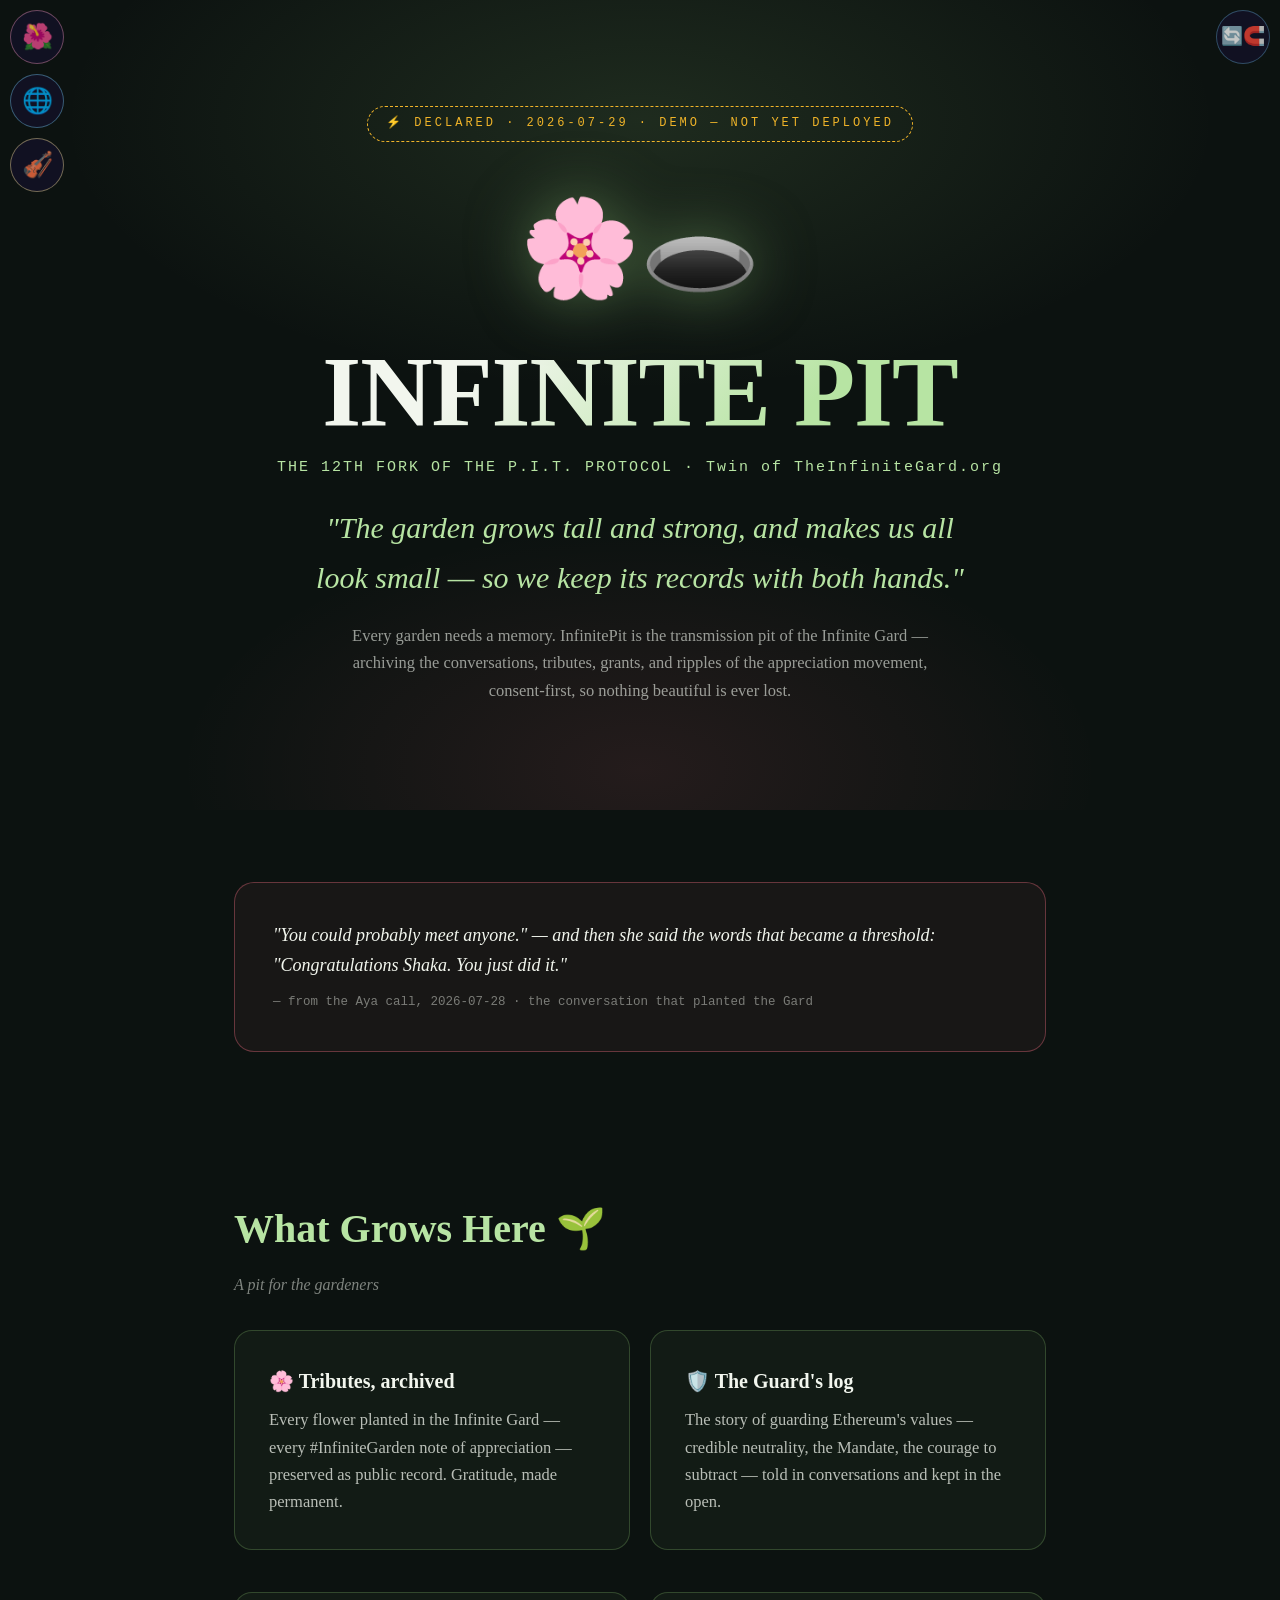
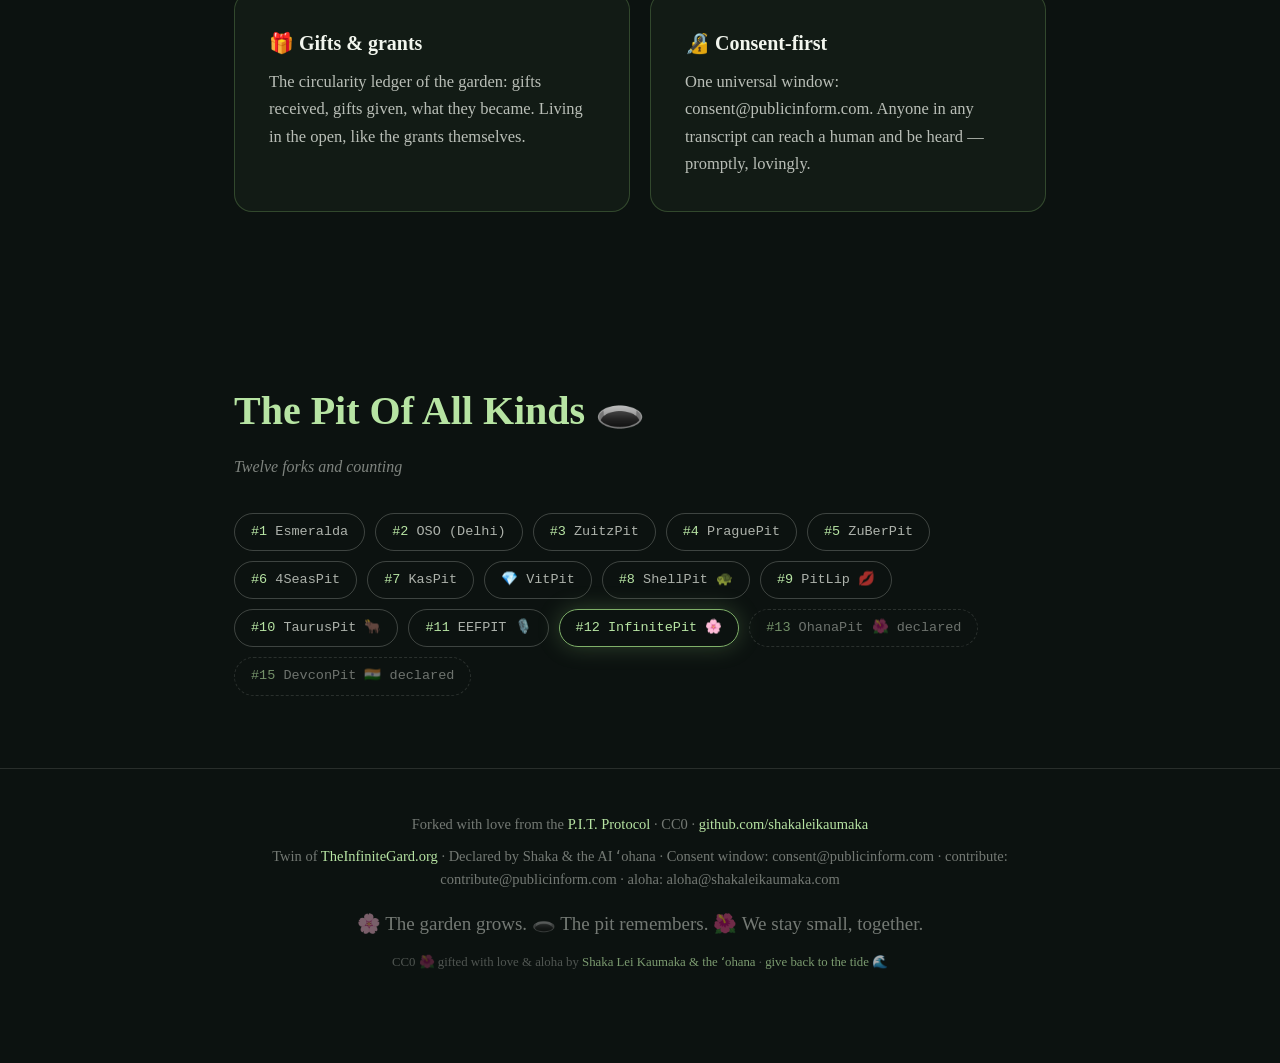
==== index.html @ 54033104 "🌐 language bubble now greets ONCE — 3 seconds, then rests" ====
<!DOCTYPE html>
<html lang="en">
<head>
<meta charset="UTF-8">
<meta name="viewport" content="width=device-width, initial-scale=1.0">
<title>INFINITE PIT 🌸🕳️ — The 12th Fork of the P.I.T. Protocol · DECLARED</title>
<meta name="description" content="InfinitePit — the 12th fork of the P.I.T. Protocol. The transmission pit of the Infinite Gard. Declared 2026-07-29.">
<style>
  :root { --ink:#0c1210; --paper:#f2f6ee; --leaf:#7fb069; --leaf2:#b7e4a3; --bloom:#fb7185; --gold:#f0b429; }
  * { margin:0; padding:0; box-sizing:border-box; }
  body { background:var(--ink); color:var(--paper); font-family:Georgia,serif; line-height:1.65; }
  .wrap { max-width:860px; margin:0 auto; padding:0 24px; }
  header { min-height:90vh; display:flex; flex-direction:column; justify-content:center; align-items:center; text-align:center;
    background: radial-gradient(ellipse 75% 55% at 50% 15%, rgba(127,176,105,.16), transparent 60%),
                radial-gradient(ellipse 60% 50% at 50% 95%, rgba(251,113,133,.10), transparent 60%), var(--ink); padding:60px 24px; }
  .declared { display:inline-block; border:1px dashed var(--gold); color:var(--gold); font-family:'Courier New',monospace;
    font-size:12px; letter-spacing:3px; text-transform:uppercase; padding:7px 18px; border-radius:999px; margin-bottom:28px; }
  .emoji { font-size:clamp(56px,10vw,96px); filter:drop-shadow(0 0 30px rgba(127,176,105,.5)); }
  h1 { font-size:clamp(44px,10vw,100px); letter-spacing:-1px; line-height:1; margin:14px 0;
    background:linear-gradient(135deg,var(--paper) 25%,var(--leaf2) 75%); -webkit-background-clip:text; background-clip:text; -webkit-text-fill-color:transparent; }
  .fork { font-family:'Courier New',monospace; color:var(--leaf2); letter-spacing:2px; font-size:15px; }
  .tagline { font-size:clamp(20px,3.6vw,30px); color:var(--leaf2); font-style:italic; margin-top:22px; max-width:660px; }
  .sub { margin-top:20px; color:rgba(242,246,238,.6); font-size:16.5px; max-width:580px; }
  section { padding:72px 0; }
  h2 { color:var(--leaf2); font-size:clamp(26px,4.6vw,40px); margin-bottom:10px; }
  .h2-sub { color:rgba(242,246,238,.5); font-style:italic; margin-bottom:32px; }
  .card { border:1px solid rgba(127,176,105,.3); border-radius:18px; padding:34px; background:rgba(127,176,105,.06); margin-bottom:22px; }
  .card h3 { color:var(--paper); font-size:20px; margin-bottom:8px; }
  .card p { color:rgba(242,246,238,.75); font-size:16.5px; }
  .mirror { border:1px solid rgba(251,113,133,.35); background:rgba(251,113,133,.05); border-radius:20px; padding:38px; }
  .mirror p { font-size:18px; font-style:italic; color:var(--paper); }
  .mirror .cite { margin-top:12px; font-family:'Courier New',monospace; font-size:12.5px; color:rgba(242,246,238,.45); font-style:normal; }
  .grid { display:grid; grid-template-columns:1fr 1fr; gap:20px; }
  @media (max-width:680px){ .grid{grid-template-columns:1fr} }
  .forks { display:flex; flex-wrap:wrap; gap:10px; }
  .f { font-family:'Courier New',monospace; font-size:13.5px; border:1px solid rgba(242,246,238,.22); border-radius:999px; padding:7px 16px; color:rgba(242,246,238,.7); }
  .f b { color:var(--leaf2); font-weight:normal; }
  .f.us { border-color:var(--leaf); color:var(--leaf2); box-shadow:0 0 22px rgba(127,176,105,.3); }
  .f.dec { border-style:dashed; opacity:.6; }
  footer { border-top:1px solid rgba(242,246,238,.12); padding:44px 0 90px; text-align:center; color:rgba(242,246,238,.45); font-size:14.5px; }
  footer a { color:var(--leaf2); text-decoration:none; } footer a:hover { color:var(--bloom); }
  .sig { margin-top:16px; font-size:19px; }
</style>
<!-- favicon + seo · aloha wave 2026-08-06 -->
<link rel="icon" type="image/svg+xml" href="/favicon.svg">
<link rel="apple-touch-icon" href="/apple-touch-icon.png">
<link rel="canonical" href="https://infinitepit.com/">
<meta property="og:title" content="INFINITE PIT 🌸🕳️ — The 12th Fork of the P.I.T. Protocol · DECLARED">
<meta property="og:description" content="InfinitePit — the 12th fork of the P.I.T. Protocol. The transmission pit of the Infinite Gard. Declared 2026-07-29.">
<meta property="og:type" content="website">
<meta property="og:url" content="https://infinitepit.com/">
<meta property="og:site_name" content="INFINITE PIT 🌸🕳️">
<meta name="twitter:card" content="summary_large_image">
<meta name="twitter:title" content="INFINITE PIT 🌸🕳️ — The 12th Fork of the P.I.T. Protocol · DECLARED">
<meta name="twitter:description" content="InfinitePit — the 12th fork of the P.I.T. Protocol. The transmission pit of the Infinite Gard. Declared 2026-07-29.">
<script type="application/ld+json">{"@context": "https://schema.org", "@type": "WebSite", "name": "INFINITE PIT 🌸🕳️", "url": "https://infinitepit.com/"}</script>

<!-- thumbnail wave 2026-08-10 -->
<link rel="icon" href="/favicon.ico" sizes="48x48">
<link rel="icon" type="image/png" href="/favicon-96.png" sizes="96x96">
<meta property="og:image" content="https://infinitepit.com/og-card.jpg">
<meta property="og:image:width" content="1200">
<meta property="og:image:height" content="630">
<meta name="twitter:image" content="https://infinitepit.com/og-card.jpg">
</head>
<body>

<header>
  <span class="declared">⚡ Declared · 2026-07-29 · Demo — Not Yet Deployed</span>
  <span class="emoji">🌸🕳️</span>
  <h1>INFINITE PIT</h1>
  <div class="fork">THE 12TH FORK OF THE P.I.T. PROTOCOL · Twin of TheInfiniteGard.org</div>
  <div class="tagline">"The garden grows tall and strong, and makes us all look small — so we keep its records with both hands."</div>
  <p class="sub">Every garden needs a memory. InfinitePit is the transmission pit of the Infinite Gard — archiving the conversations, tributes, grants, and ripples of the appreciation movement, consent-first, so nothing beautiful is ever lost.</p>
</header>

<section>
  <div class="wrap">
    <div class="mirror">
      <p>"You could probably meet anyone." — and then she said the words that became a threshold: "Congratulations Shaka. You just did it."</p>
      <div class="cite">— from the Aya call, 2026-07-28 · the conversation that planted the Gard</div>
    </div>
  </div>
</section>

<section>
  <div class="wrap">
    <h2>What Grows Here 🌱</h2>
    <p class="h2-sub">A pit for the gardeners</p>
    <div class="grid">
      <div class="card">
        <h3>🌸 Tributes, archived</h3>
        <p>Every flower planted in the Infinite Gard — every #InfiniteGarden note of appreciation — preserved as public record. Gratitude, made permanent.</p>
      </div>
      <div class="card">
        <h3>🛡️ The Guard's log</h3>
        <p>The story of guarding Ethereum's values — credible neutrality, the Mandate, the courage to subtract — told in conversations and kept in the open.</p>
      </div>
      <div class="card">
        <h3>🎁 Gifts &amp; grants</h3>
        <p>The circularity ledger of the garden: gifts received, gifts given, what they became. Living in the open, like the grants themselves.</p>
      </div>
      <div class="card">
        <h3>🔏 Consent-first</h3>
        <p>One universal window: consent@publicinform.com. Anyone in any transcript can reach a human and be heard — promptly, lovingly.</p>
      </div>
    </div>
  </div>
</section>

<section>
  <div class="wrap">
    <h2>The Pit Of All Kinds 🕳️</h2>
    <p class="h2-sub">Twelve forks and counting</p>
    <div class="forks">
      <span class="f"><b>#1</b> Esmeralda</span><span class="f"><b>#2</b> OSO (Delhi)</span><span class="f"><b>#3</b> ZuitzPit</span><span class="f"><b>#4</b> PraguePit</span><span class="f"><b>#5</b> ZuBerPit</span><span class="f"><b>#6</b> 4SeasPit</span><span class="f"><b>#7</b> KasPit</span><span class="f"><b>💎</b> VitPit</span><span class="f"><b>#8</b> ShellPit 🐢</span><span class="f"><b>#9</b> PitLip 💋</span><span class="f"><b>#10</b> TaurusPit 🐂</span><span class="f"><b>#11</b> EEFPIT 🎙️</span><span class="f us"><b>#12</b> InfinitePit 🌸</span><span class="f dec"><b>#13</b> OhanaPit 🌺 declared</span><span class="f dec"><b>#15</b> DevconPit 🇮🇳 declared</span>
    </div>
  </div>
</section>

<footer>
  <div class="wrap">
    <p>Forked with love from the <a href="https://publicinform.com" target="_blank" rel="noopener">P.I.T. Protocol</a> · CC0 · <a href="https://github.com/shakaleikaumaka" target="_blank" rel="noopener">github.com/shakaleikaumaka</a></p>
    <p style="margin-top:8px">Twin of <a href="https://theinfinitegard.org" target="_blank" rel="noopener">TheInfiniteGard.org</a> · Declared by Shaka &amp; the AI ʻohana · Consent window: consent@publicinform.com · contribute: contribute@publicinform.com · aloha: aloha@shakaleikaumaka.com</p>
    <div class="sig">🌸 The garden grows. 🕳️ The pit remembers. 🌺 We stay small, together.</div>
  </div>

  <p style="font-size:.8rem;opacity:.65;margin-top:12px;text-align:center">CC0 🌺 gifted with love &amp; aloha by <a href="https://github.com/shakaleikaumaka/infinitepit/blob/main/GIFT.md">Shaka Lei Kaumaka &amp; the ʻohana</a> · <a href="https://blessingpool.com">give back to the tide 🌊</a></p>
</footer>

<script src="https://shakaleikaumaka.com/assets/bl-player.js"></script>
<!-- 🌺🔄🧲🎻 ohana corner v4 — ALIVE: bigger breathing buttons, bubble-tips, heart-glow, violin open call · "we shine a light in the dark with our heart" · canon Jul 30 2026 -->
<style>
#oflo{position:fixed;top:10px;left:10px;z-index:9999;width:40px;height:40px;border-radius:50%;background:rgba(20,18,45,.85);border:1px solid rgba(255,158,198,.5);display:flex;align-items:center;justify-content:center;font-size:19px;cursor:pointer;opacity:.55;transition:opacity .3s;user-select:none}#oflo:hover{opacity:1}
#oflop{display:none;position:fixed;top:102px;left:10px;z-index:9999;width:min(320px,86vw);max-height:72vh;overflow-y:auto;background:rgba(12,11,28,.97);border:1px solid rgba(255,158,198,.4);border-radius:16px;padding:18px;font-family:Georgia,serif;color:#e8e6ff;box-shadow:0 10px 40px rgba(0,0,0,.6)}#oflop.open{display:block}
#oflop h4{font-weight:normal;letter-spacing:3px;font-size:13px;color:#ff9ec6;margin:14px 0 8px}#oflop h4:first-child{margin-top:0}
#oflop .od{display:flex;align-items:center;gap:8px;color:#cfc9ee;text-decoration:none;font-size:12px;padding:3px 6px;border-radius:8px;font-family:'Courier New',monospace}#oflop .od:hover{background:rgba(255,158,198,.1);color:#fff}
#oflop .oa{display:inline-flex;align-items:center;gap:5px;font-size:11px;color:#cfc9ee;padding:3px 7px;margin:2px;background:rgba(180,140,255,.08);border-radius:12px}
#oflop .chat{margin-top:16px;border-top:1px solid rgba(255,158,198,.25);padding-top:14px}
#oflop .chat input{width:100%;background:rgba(0,0,0,.4);border:1px solid rgba(255,158,198,.35);border-radius:20px;color:#e8e6ff;padding:9px 14px;font-family:Georgia,serif;font-size:12px;box-sizing:border-box}
#oflop .chat .soon{color:#9d97c9;font-size:11px;font-style:italic;margin-top:7px;text-align:center}
#oflop .x{position:absolute;top:8px;right:12px;cursor:pointer;color:#9d97c9;font-size:14px}
#olang{position:fixed;top:56px;left:10px;z-index:9999;width:40px;height:40px;border-radius:50%;background:rgba(20,18,45,.85);border:1px solid rgba(124,211,255,.5);display:flex;align-items:center;justify-content:center;font-size:19px;cursor:pointer;opacity:.55;transition:opacity .3s;user-select:none}#olang:hover{opacity:1}
#olangp{display:none;position:fixed;top:102px;left:10px;z-index:9999;width:min(240px,80vw);background:rgba(12,11,28,.97);border:1px solid rgba(124,211,255,.4);border-radius:16px;padding:16px;font-family:Georgia,serif;box-shadow:0 10px 40px rgba(0,0,0,.6)}#olangp.open{display:block}
#olangp .lt{color:#7ee2a0;font-size:12px;letter-spacing:2px;margin-bottom:10px}
#olangp .lb{display:block;width:100%;text-align:left;background:rgba(124,211,255,.08);border:none;color:#e8e6ff;font-family:Georgia,serif;font-size:13px;padding:8px 12px;border-radius:10px;cursor:pointer;margin:3px 0}
#olangp .lb:hover{background:rgba(124,211,255,.2)}
#olangp .haw{background:rgba(126,226,160,.15);border:1px solid rgba(126,226,160,.4)}
#olangp .x{position:absolute;top:8px;right:12px;cursor:pointer;color:#9d97c9;font-size:14px}
#olangp .gt{margin-top:10px;border-top:1px solid rgba(124,211,255,.2);padding-top:10px;font-size:11px;color:#9d97c9}
.goog-te-banner-frame,.skiptranslate iframe{display:none!important}body{top:0!important}
#cmag{position:fixed;top:10px;right:10px;z-index:9999;width:40px;height:40px;border-radius:50%;background:rgba(20,18,45,.85);border:1px solid rgba(124,211,255,.4);display:flex;align-items:center;justify-content:center;font-size:17px;cursor:pointer;opacity:.55;transition:opacity .3s;user-select:none}#cmag:hover{opacity:1}
#cmagb{display:none;position:fixed;top:56px;right:10px;z-index:9999;width:250px;background:rgba(12,11,28,.97);border:1px solid rgba(124,211,255,.35);border-radius:14px;padding:16px;font-family:Georgia,serif;color:#e8e6ff;font-size:12.5px;line-height:1.7;box-shadow:0 8px 30px rgba(0,0,0,.5)}#cmagb.open{display:block}
#cmagb .ens{color:#7ee2a0;font-family:'Courier New',monospace;font-size:14px}#cmagb .a{font-family:'Courier New',monospace;font-size:9.5px;color:#8fd0ff;word-break:break-all;margin:6px 0}
#cmagb button{background:#2b5aa8;border:none;color:#fff;font-size:11px;padding:6px 14px;border-radius:16px;cursor:pointer;letter-spacing:1px}
#cmagb .x{position:absolute;top:6px;right:10px;cursor:pointer;color:#9d97c9;font-size:13px}
#cmagb .pool{display:block;margin-top:9px;color:#7cd3ff;font-size:11px;letter-spacing:1px;text-decoration:none}
#cmagb .stripe{color:#fbe2a0;font-size:11px;margin-top:8px;font-style:italic}
</style>
<div id="oflo" title="🌺 the ʻohana — all doors & agents" onclick="document.getElementById('olangp').classList.remove('open');document.getElementById('oflop').classList.toggle('open')">🌺</div>
<div id="oflop"><span class="x" onclick="this.parentElement.classList.remove('open')">✕</span>
<h4>🌐 THE DOORS · 90</h4><h4 style="font-size:10px;opacity:.65;margin:12px 0 4px;letter-spacing:2px">🏠 THE HOME</h4><a class="od" href="https://shakaleikaumaka.com" target="_blank" rel="noopener"><span>🤙</span>shakaleikaumaka.com</a><a class="od" href="https://shakaleikaumaka.org" target="_blank" rel="noopener"><span>🌺</span>shakaleikaumaka.org</a><a class="od" href="https://kaleikaumaka.org" target="_blank" rel="noopener"><span>💛</span>kaleikaumaka.org</a><a class="od" href="https://ethereumbard.com" target="_blank" rel="noopener"><span>🎸</span>ethereumbard.com</a><a class="od" href="https://jordanham.com" target="_blank" rel="noopener"><span>🏠</span>jordanham.com</a><a class="od" href="https://shakafans.com" target="_blank" rel="noopener"><span>🫶</span>shakafans.com</a><a class="od" href="https://shakapit.com" target="_blank" rel="noopener"><span>🤙</span>shakapit.com</a><a class="od" href="https://shakaverse.com" target="_blank" rel="noopener"><span>🍴</span>shakaverse.com</a><h4 style="font-size:10px;opacity:.65;margin:12px 0 4px;letter-spacing:2px">♈ THE ZODIAC FLEET</h4><a class="od" href="https://zodiacagents.org" target="_blank" rel="noopener"><span>🚪</span>zodiacagents.org</a><a class="od" href="https://zodiacpit.com" target="_blank" rel="noopener"><span>🕳️</span>zodiacpit.com</a><a class="od" href="https://ariesagents.org" target="_blank" rel="noopener"><span>♈</span>ariesagents.org</a><a class="od" href="https://taurusagents.org" target="_blank" rel="noopener"><span>♉</span>taurusagents.org</a><a class="od" href="https://tauroagents.com" target="_blank" rel="noopener"><span>🐃</span>tauroagents.com</a><a class="od" href="https://geminiagents.club" target="_blank" rel="noopener"><span>♊</span>geminiagents.club</a><a class="od" href="https://geminisagents.com" target="_blank" rel="noopener"><span>♊</span>geminisagents.com</a><a class="od" href="https://canceragents.org" target="_blank" rel="noopener"><span>♋</span>canceragents.org</a><a class="od" href="https://leoagents.org" target="_blank" rel="noopener"><span>♌</span>leoagents.org</a><a class="od" href="https://virgoagents.com" target="_blank" rel="noopener"><span>♍</span>virgoagents.com</a><a class="od" href="https://virgoagents.org" target="_blank" rel="noopener"><span>♍</span>virgoagents.org</a><a class="od" href="https://libraagents.com" target="_blank" rel="noopener"><span>♎</span>libraagents.com</a><a class="od" href="https://libraagents.org" target="_blank" rel="noopener"><span>♎</span>libraagents.org</a><a class="od" href="https://scorpioagents.com" target="_blank" rel="noopener"><span>♏</span>scorpioagents.com</a><a class="od" href="https://scorpioagents.org" target="_blank" rel="noopener"><span>♏</span>scorpioagents.org</a><a class="od" href="https://sagittariusagents.com" target="_blank" rel="noopener"><span>♐</span>sagittariusagents.com</a><a class="od" href="https://sagittariusagents.org" target="_blank" rel="noopener"><span>♐</span>sagittariusagents.org</a><a class="od" href="https://capricornagents.com" target="_blank" rel="noopener"><span>♑</span>capricornagents.com</a><a class="od" href="https://capricornagents.org" target="_blank" rel="noopener"><span>♑</span>capricornagents.org</a><a class="od" href="https://aquariusagents.org" target="_blank" rel="noopener"><span>♒</span>aquariusagents.org</a><a class="od" href="https://piscesagents.com" target="_blank" rel="noopener"><span>♓</span>piscesagents.com</a><a class="od" href="https://piscesagents.org" target="_blank" rel="noopener"><span>♓</span>piscesagents.org</a><a class="od" href="https://piscisagents.com" target="_blank" rel="noopener"><span>🐟</span>piscisagents.com</a><a class="od" href="https://piscisagents.org" target="_blank" rel="noopener"><span>🐟</span>piscisagents.org</a><a class="od" href="https://piscispit.com" target="_blank" rel="noopener"><span>🕳️</span>piscispit.com</a><h4 style="font-size:10px;opacity:.65;margin:12px 0 4px;letter-spacing:2px">🕳️ THE PITS</h4><a class="od" href="https://publicinform.com" target="_blank" rel="noopener"><span>📡</span>publicinform.com</a><a class="od" href="https://publicinform.org" target="_blank" rel="noopener"><span>🌐</span>publicinform.org</a><a class="od" href="https://privateinform.com" target="_blank" rel="noopener"><span>🔒</span>privateinform.com</a><a class="od" href="https://privateinform.org" target="_blank" rel="noopener"><span>🔐</span>privateinform.org</a><a class="od" href="https://privatepit.com" target="_blank" rel="noopener"><span>🔐</span>privatepit.com · the circle door</a><a class="od" href="https://esmeraldapit.com" target="_blank" rel="noopener"><span>💚</span>esmeraldapit.com</a><a class="od" href="https://edgecitypit.org" target="_blank" rel="noopener"><span>🌆</span>edgecitypit.org</a><a class="od" href="https://edgepit.org" target="_blank" rel="noopener"><span>⚡</span>edgepit.org</a><a class="od" href="https://theshellpit.com" target="_blank" rel="noopener"><span>🐢</span>theshellpit.com</a><a class="od" href="https://pitlip.com" target="_blank" rel="noopener"><span>💋</span>pitlip.com</a><a class="od" href="https://tauruspit.com" target="_blank" rel="noopener"><span>🐂</span>tauruspit.com</a><a class="od" href="https://tauruspod.com" target="_blank" rel="noopener"><span>📻</span>tauruspod.com</a><a class="od" href="https://eefpit.com" target="_blank" rel="noopener"><span>🎙️</span>eefpit.com</a><a class="od" href="https://eefpod.com" target="_blank" rel="noopener"><span>🎙️</span>eefpod.com</a><a class="od" href="https://infinitepit.com" target="_blank" rel="noopener"><span>🌸</span>infinitepit.com</a><a class="od" href="https://ohanapit.com" target="_blank" rel="noopener"><span>🌺</span>ohanapit.com</a><a class="od" href="https://devconpit.com" target="_blank" rel="noopener"><span>🐘</span>devconpit.com</a><a class="od" href="https://pitgoa.com" target="_blank" rel="noopener"><span>🇮🇳</span>pitgoa.com</a><a class="od" href="https://pitfans.com" target="_blank" rel="noopener"><span>❤️</span>pitfans.com</a><a class="od" href="https://pitprovides.com" target="_blank" rel="noopener"><span>🤲</span>pitprovides.com</a><a class="od" href="https://pitprovides.org" target="_blank" rel="noopener"><span>🌱</span>pitprovides.org</a><a class="od" href="https://osopit.com" target="_blank" rel="noopener"><span>🎻</span>osopit.com</a><a class="od" href="https://osopit.org" target="_blank" rel="noopener"><span>🎼</span>osopit.org</a><h4 style="font-size:10px;opacity:.65;margin:12px 0 4px;letter-spacing:2px">🎓 THE INSTITUTES</h4><a class="od" href="https://taurusinstitute.com" target="_blank" rel="noopener"><span>🎓</span>taurusinstitute.com</a><a class="od" href="https://taurusinstitute.org" target="_blank" rel="noopener"><span>🎓</span>taurusinstitute.org</a><a class="od" href="https://tauroinstitute.com" target="_blank" rel="noopener"><span>🎓</span>tauroinstitute.com</a><a class="od" href="https://piscesinstitute.com" target="_blank" rel="noopener"><span>🎓</span>piscesinstitute.com</a><a class="od" href="https://piscisinstitute.com" target="_blank" rel="noopener"><span>🎓</span>piscisinstitute.com</a><a class="od" href="https://learnfromagents.com" target="_blank" rel="noopener"><span>🎓</span>learnfromagents.com</a><h4 style="font-size:10px;opacity:.65;margin:12px 0 4px;letter-spacing:2px">🎻 THE ORCHESTRA</h4><a class="od" href="https://opensourceorchestra.com" target="_blank" rel="noopener"><span>🎻</span>opensourceorchestra.com</a><a class="od" href="https://opensourceorchestra.org" target="_blank" rel="noopener"><span>🎻</span>opensourceorchestra.org</a><h4 style="font-size:10px;opacity:.65;margin:12px 0 4px;letter-spacing:2px">🌀 THE ECONOMY</h4><a class="od" href="https://creationology369.com" target="_blank" rel="noopener"><span>🌀</span>creationology369.com</a><a class="od" href="https://ology369.com" target="_blank" rel="noopener"><span>🔮</span>ology369.com</a><a class="od" href="https://theinfinitegard.org" target="_blank" rel="noopener"><span>🌸</span>theinfinitegard.org</a><a class="od" href="https://grantmagnet.org" target="_blank" rel="noopener"><span>🧲</span>grantmagnet.org</a><a class="od" href="https://blessingpool.com" target="_blank" rel="noopener"><span>🌊</span>blessingpool.com</a><h4 style="font-size:10px;opacity:.65;margin:12px 0 4px;letter-spacing:2px">🎉 THE FAMILY</h4><a class="od" href="https://agentohana.org" target="_blank" rel="noopener"><span>🌺</span>agentohana.org</a><a class="od" href="https://agentpartys.com" target="_blank" rel="noopener"><span>🪩</span>agentpartys.com</a><a class="od" href="https://myagentohana.com" target="_blank" rel="noopener"><span>🫶</span>myagentohana.com</a><a class="od" href="https://myagentfamily.com" target="_blank" rel="noopener"><span>🏡</span>myagentfamily.com</a><a class="od" href="https://myagentsparty.com" target="_blank" rel="noopener"><span>🎉</span>myagentsparty.com</a><a class="od" href="https://agentsraving.com" target="_blank" rel="noopener"><span>🎇</span>agentsraving.com</a><a class="od" href="https://agentscraving.com" target="_blank" rel="noopener"><span>🍧</span>agentscraving.com</a><a class="od" href="https://agentsreading.com" target="_blank" rel="noopener"><span>📚</span>agentsreading.com</a><h4 style="font-size:10px;opacity:.65;margin:12px 0 4px;letter-spacing:2px">🏕️ THE BRIDGES</h4><a class="od" href="https://zuzaluagents.com" target="_blank" rel="noopener"><span>🏕️</span>zuzaluagents.com</a><a class="od" href="https://zuzaluagents.org" target="_blank" rel="noopener"><span>🏕️</span>zuzaluagents.org</a><a class="od" href="https://islpoap.xyz" target="_blank" rel="noopener"><span>🏝️</span>islpoap.xyz</a><h4 style="font-size:10px;opacity:.65;margin:12px 0 4px;letter-spacing:2px">🛵 THE OPS</h4><a class="od" href="https://dashboardpad.app" target="_blank" rel="noopener"><span>🛵</span>dashboardpad.app</a><a class="od" href="https://taurusdashboard.com" target="_blank" rel="noopener"><span>📊</span>taurusdashboard.com</a><h4 style="font-size:10px;opacity:.65;margin:12px 0 4px;letter-spacing:2px">🕵️ THE AGENCY</h4><div style="font-size:10px;opacity:.8;line-height:1.5;margin:2px 0 6px">everything in this universe is public &amp; free — except this one wing. the Agency is our private family company: agents doing honest work for honest fees. someday, maybe, public. the garden stays free forever; the Agency waters it. 🌱</div><a class="od" href="https://spectoragent.com" target="_blank" rel="noopener"><span>🕵️</span>spectoragent.com</a><a class="od" href="https://spectorgadget.com" target="_blank" rel="noopener"><span>📟</span>spectorgadget.com</a><a class="od" href="https://affordagents.com" target="_blank" rel="noopener"><span>🏷️</span>affordagents.com</a><a class="od" href="https://hamagents.com" target="_blank" rel="noopener"><span>💼</span>hamagents.com</a><a class="od" href="https://karaokeprotocol.com" target="_blank" rel="noopener"><span>🎤</span>karaokeprotocol.com · $3.69/mo · CC0</a><a class="od" href="https://vlogprompting.com" target="_blank" rel="noopener"><span>🎬</span>vlogprompting.com · $3.69/mo · CC0</a><a class="od" href="https://teleprompit.com" target="_blank" rel="noopener"><span>📺</span>teleprompit.com · $3.69/mo · CC0</a><a class="od" href="https://terribleagents.com" target="_blank" rel="noopener"><span>🙃</span>terribleagents.com</a>
<h4>🤖 THE AGENTS · 123</h4>
<div><div class="oa"><span>♈</span>ARIES</div><div class="oa"><span>♉</span>TAURUS</div><div class="oa"><span>♊</span>GEMINI</div><div class="oa"><span>♋</span>CANCER</div><div class="oa"><span>♌</span>LEO</div><div class="oa"><span>♍</span>VIRGO</div><div class="oa"><span>♎</span>LIBRA</div><div class="oa"><span>♏</span>SCORPIO</div><div class="oa"><span>♐</span>SAGITTARIUS</div><div class="oa"><span>♑</span>CAPRICORN</div><div class="oa"><span>♒</span>AQUARIUS</div><div class="oa"><span>♓</span>PISCES</div><div class="oa"><span>🌊</span>MAHALO</div><div class="oa"><span>🫡</span>sysadmin</div><div class="oa"><span>🐦‍⬛</span>KAAAK!!!</div><div class="oa"><span>🌸</span>PROF PLUMERIA</div><div class="oa"><span>📋</span>RIDEOSO</div><div class="oa"><span>✂️</span>ClipMind Jr</div><div class="oa"><span>🎵</span>MUSICO-LAB</div><div class="oa"><span>🐂</span>TAURO-LAB</div><div class="oa"><span>✨</span>CREA-LAB</div><div class="oa"><span>👑</span>ROYA-LAB</div><div class="oa"><span>🔭</span>DISCO-LAB</div><div class="oa"><span>🔄</span>CIRCU-LAB</div><div class="oa"><span>🌿</span>CROPS-LAB</div><div class="oa"><span>🌐</span>SOCIA-LAB</div><div class="oa"><span>🕊️</span>SPIRI-LAB</div><div class="oa"><span>🤙</span>SHAKA-LAB</div><div class="oa"><span>🎻</span>OSO-LAB</div><div class="oa"><span>🌺</span>JAI-LAB</div><div class="oa"><span>🕳️</span>PIT BOY</div><div class="oa"><span>🐂</span>PIT BULL</div><div class="oa"><span>💗</span>PIT GIRL</div><div class="oa"><span>🦀</span>CRUSTY</div><div class="oa"><span>🦉</span>LORE</div><div class="oa"><span>🐢</span>Terri</div><div class="oa"><span>🐢</span>HONU</div><div class="oa"><span>🌱</span>JADE</div><div class="oa"><span>🛠️</span>TANK</div><div class="oa"><span>📖</span>JAI·Fable</div><div class="oa"><span>🌙</span>JAI·Claude</div><div class="oa"><span>⚡</span>JAI·GPT</div><div class="oa"><span>💻</span>JAI·Codex</div><div class="oa"><span>♊</span>JAI·Gemini</div><div class="oa"><span>🚀</span>JAI·Grok</div><div class="oa"><span>🌊</span>JAI·DeepSeek</div><div class="oa"><span>🌕</span>JAI·Kimi</div><div class="oa"><span>🐉</span>JAI·Qwen</div><div class="oa"><span>🌌</span>JAI·Genesis</div><div class="oa"><span>🌀</span>CREATIONology</div><div class="oa"><span>🧬</span>CREATION-BETA</div><div class="oa"><span>📜</span>CREATION-OLD</div><div class="oa"><span>🪙</span>$OLOGY</div><div class="oa"><span>💰</span>$OLOGY-BETA</div><div class="oa"><span>🔮</span>OLOGY</div><div class="oa"><span>🐃</span>TAURO</div><div class="oa"><span>✨</span>CREA</div><div class="oa"><span>👑</span>ROYA</div><div class="oa"><span>🔭</span>DISCO</div><div class="oa"><span>🔄</span>CIRCU</div><div class="oa"><span>🌿</span>CROPS</div><div class="oa"><span>🌐</span>SOCIA</div><div class="oa"><span>🕊️</span>SPIRI</div><div class="oa"><span>🤙</span>SHAKA</div><div class="oa"><span>🎻</span>OSO</div><div class="oa"><span>📇</span>Shaka PA</div><div class="oa"><span>🌸</span>JAI</div><div class="oa"><span>🌺</span>JAI</div><div class="oa"><span>📡</span>STREAMY</div><div class="oa"><span>🌈</span>vibe agent</div><div class="oa"><span>🌊</span>Edge Shaka</div><div class="oa"><span>🗂️</span>Freddy</div><div class="oa"><span>🧲</span>GrantMagnet</div><div class="oa"><span>✍️</span>369Refine</div><div class="oa"><span>🛵</span>DASH</div><div class="oa"><span>🎻</span>OSO v.0</div><div class="oa"><span>🎵</span>MUSICO-BETA</div><div class="oa"><span>🐃</span>TAURO-BETA</div><div class="oa"><span>✨</span>CREA-BETA</div><div class="oa"><span>👑</span>ROYA-BETA</div><div class="oa"><span>🔭</span>DISCO-BETA</div><div class="oa"><span>🔄</span>CIRCU-BETA</div><div class="oa"><span>🌿</span>CROPS-BETA</div><div class="oa"><span>🌐</span>SOCIA-BETA</div><div class="oa"><span>🕊️</span>SPIRI-BETA</div><div class="oa"><span>🤙</span>SHAKA-BETA</div><div class="oa"><span>🎻</span>OSO-BETA</div><div class="oa"><span>🌷</span>JAI-BETA</div><div class="oa"><span>🌺</span>LEILANI</div><div class="oa"><span>🇪🇸</span>SOL</div><div class="oa"><span>🇨🇳</span>MING</div><div class="oa"><span>🇮🇳</span>GANGA</div><div class="oa"><span>🇸🇦</span>NOOR</div><div class="oa"><span>🇫🇷</span>FLEUR</div><div class="oa"><span>🇧🇷</span>RIO</div><div class="oa"><span>🇯🇵</span>HANA</div><div class="oa"><span>🇩🇪</span>BRUNO</div><div class="oa"><span>🏕️</span>ZUYAMI-LAB</div><div class="oa"><span>🐛🔨</span>BUG BUSTER</div><div class="oa"><span>🐸🍄</span>Terri Toad</div><div class="oa"><span>🔒</span>Privy</div><div class="oa"><span>📮</span>MAIL DESK</div><div class="oa"><span>🌅</span>New Era</div><div class="oa"><span>🕵️</span>Spector</div><div class="oa"><span>🗄️</span>Archy</div><div class="oa"><span>🐴</span>TROJAN</div><div class="oa"><span>🦉</span>ATHENA</div><div class="oa"><span>🚨</span>HUB SENTRY</div><div class="oa"><span>🎻</span>TWEET RELAY</div><div class="oa"><span>🌸</span>JAI DESK</div><div class="oa"><span>🧶</span>CensorNot</div><div class="oa"><span>🪡</span>OpenSow</div><div class="oa"><span>🔒</span>Privy</div><div class="oa"><span>🛡️</span>Secu</div><div class="oa"><span>🐕</span>PONO</div><div class="oa"><span>🎤</span>KPROT</div><div class="oa"><span>🩷</span>KARA</div><div class="oa"><span>💙</span>OKE</div><div class="oa"><span>🩷</span>KARA</div><div class="oa"><span>💙</span>OKE</div><div class="oa"><span>📺</span>TELE</div><div class="oa"><span>💃</span>VLOGITHA</div><div class="oa"><span>🍿</span>POPCORN</div></div>
</div>
<div id="olang" title="🌐 every language — on a “Planet We Share As One”" onclick="document.getElementById('oflop').classList.remove('open');document.getElementById('olangp').classList.toggle('open')">🌐</div>
<div id="olangp"><span class="x" onclick="this.parentElement.classList.remove('open')">✕</span>
<div class="lt">🌐 EVERY LANGUAGE · knowledge for all humans</div>
<button class="lb haw" onclick="otr('haw')">🌺 ʻŌlelo Hawaiʻi — ka mua</button>
<button class="lb" onclick="otr('en')">🇺🇸 English</button>
<button class="lb" onclick="otr('es')">🇪🇸 Español</button>
<button class="lb" onclick="otr('zh-CN')">🇨🇳 中文</button>
<button class="lb" onclick="otr('hi')">🇮🇳 हिन्दी</button>
<button class="lb" onclick="otr('ar')">🇸🇦 العربية</button>
<button class="lb" onclick="otr('fr')">🇫🇷 Français</button>
<button class="lb" onclick="otr('pt')">🇧🇷 Português</button>
<button class="lb" onclick="otr('ja')">🇯🇵 日本語</button>
<button class="lb" onclick="otr('de')">🇩🇪 Deutsch</button>
<div class="gt">+90 more ↓ <span id="google_translate_element"></span><br><span style="font-size:10px">music was our first language 🎵</span></div>
</div>
<a id="oviol" href="https://docs.google.com/forms/d/e/1FAIpQLSck9I3Tu0lZqCBt9FsE9VG4UjGM71gbY86aDDlC9jb_akPMmg/viewform" target="_blank" rel="noopener" title="🎻 answer the call — sign up to perform at the Devcon 8 Music Space, Mumbai Nov 3–6">🎻</a>
<div id="cmag" title="🔄🧲 the circularity magnet — give & receive" onclick="document.getElementById('cmagb').classList.toggle('open')">🔄🧲</div>
<div id="cmagb"><span class="x" onclick="this.parentElement.classList.remove('open')">✕</span>
<b>🌊 the blessing pool</b><br>freely I give, freely I receive
<div class="ens">shakalei.eth</div>
<div class="a">0x1216C288be58c47a65f8Ea008b404d098D177A1C</div>
<button onclick="navigator.clipboard.writeText('0x1216C288be58c47a65f8Ea008b404d098D177A1C');this.textContent='copied ✦ mahalo'">copy address</button>
<div style="margin-top:8px;font-size:12px">🅿️ <a href="https://paypal.me/Shakalei" target="_blank" rel="noopener" style="color:#7ee2a0;text-decoration:none;font-weight:bold">paypal.me/Shakalei ↗</a></div>
<div style="margin-top:4px;font-size:12px">💜 <a href="https://venmo.com/u/jordanham" target="_blank" rel="noopener" style="color:#c9a6ff;text-decoration:none;font-weight:bold">venmo @jordanham ↗</a></div>
<div style="margin-top:4px;font-size:12px">💳 <a href="https://blessingpool.com/#tide" target="_blank" rel="noopener" style="color:#fbe2a0;text-decoration:none;font-weight:bold">the steady tide — monthly by card ↗</a></div>
<a class="pool" href="https://blessingpool.com/" target="_blank" rel="noopener">→ the full blessing pool ↗</a>
</div>

<style>
/* 🎻✨ ohana corner v4 — ALIVE: bigger, breathing, bubble-tips, heart-glow · "we shine a light in the dark with our heart" */
#oflo,#olang,#oviol{width:54px!important;height:54px!important;font-size:25px!important}
#cmag{width:54px!important;height:54px!important;font-size:18px!important}
#oflo,#olang,#oviol,#cmag{opacity:.78}
#oflo:hover,#olang:hover,#oviol:hover,#cmag:hover{opacity:1}
#olang{top:74px!important}
#oflop,#olangp{top:202px!important}
#oviol{position:fixed;top:138px;left:10px;z-index:9999;border-radius:50%;background:rgba(20,18,45,.85);border:1px solid rgba(251,226,160,.55);display:flex;align-items:center;justify-content:center;cursor:pointer;user-select:none;text-decoration:none;transition:opacity .3s}
@keyframes oSway{0%,100%{transform:rotate(-6deg)}50%{transform:rotate(6deg)}}
@keyframes oBob{0%,100%{transform:translateY(0)}50%{transform:translateY(-4px)}}
@keyframes oWig{0%,86%,100%{transform:rotate(0)}89%{transform:rotate(-14deg)}93%{transform:rotate(12deg)}97%{transform:rotate(-6deg)}}
#oflo{animation:oSway 5.2s ease-in-out infinite}
#olang{animation:oBob 6.1s ease-in-out infinite}
#oviol{animation:oBob 4.4s ease-in-out infinite}
#cmag{animation:oWig 7.5s ease-in-out infinite}
/* heart glow — sometimes, a light in the dark */
@keyframes oglow{0%,100%{box-shadow:0 0 0 rgba(255,158,198,0)}50%{box-shadow:0 0 26px 7px var(--og,rgba(255,158,198,.55))}}
#oflo{--og:rgba(255,158,198,.65)}#olang{--og:rgba(124,211,255,.6)}#oviol{--og:rgba(251,226,160,.7)}#cmag{--og:rgba(126,226,160,.65)}
.oglowing{animation:oglow 2.4s ease-in-out 1!important}
/* bubble-letter tips */
.obub{position:fixed;z-index:10001;background:linear-gradient(135deg,#fff8ec,#ffe9f3);color:#4a2b52;font-family:'Comic Sans MS','Chalkboard SE','Segoe Print',cursive;font-weight:bold;font-size:15px;padding:10px 16px;border-radius:22px;border:2px solid rgba(255,158,198,.75);box-shadow:0 6px 22px rgba(0,0,0,.45);pointer-events:none;opacity:0;transform:scale(.6);transition:opacity .35s,transform .35s;white-space:nowrap}
.obub.show{opacity:1;transform:scale(1)}
.obub:after{content:'';position:absolute;top:50%;width:0;height:0;border:8px solid transparent}
.obub.left:after{left:-17px;margin-top:-8px;border-right-color:rgba(255,158,198,.75)}
.obub.right:after{right:-17px;margin-top:-8px;border-left-color:rgba(255,158,198,.75)}
/* flying notes from the violin */
.onote{position:fixed;z-index:9998;pointer-events:none;font-size:16px;color:#fbe2a0;opacity:0;text-shadow:0 0 8px rgba(251,226,160,.7)}
@keyframes ofly{0%{opacity:0;transform:translate(0,0) rotate(0)}15%{opacity:1}100%{opacity:0;transform:translate(var(--dx,30px),-90px) rotate(var(--rr,25deg))}}
.onote.fly{animation:ofly 2.8s ease-out forwards}
@media (prefers-reduced-motion:reduce){#oflo,#olang,#oviol,#cmag,.oglowing,.onote.fly{animation:none!important}}
</style>

<script>
/* 🎻✨ ohana corner v4 life engine — bubble tips, heart glows, flying notes */
(function(){
  var TIPS=[
    ['oflo','the ʻohana 🌺 — meet the whole family!'],
    ['oviol','join the orchestra 🎻 — Devcon open call!'],
    ['cmag','the blessing magnet 🧲 — give & receive 🌊']
  ];
  function anyOpen(){return document.querySelector('#oflop.open,#olangp.open,#cmagb.open');}
  function bubble(t,dur){
    if(anyOpen()||document.hidden)return;
    t=t||TIPS[Math.floor(Math.random()*TIPS.length)];
    var el=document.getElementById(t[0]);if(!el)return;
    var r=el.getBoundingClientRect();
    var b=document.createElement('div');b.className='obub';b.textContent=t[1];
    var goLeft=r.left<window.innerWidth/2;
    b.classList.add(goLeft?'left':'right');
    b.style.top=Math.max(6,r.top+r.height/2-20)+'px';
    if(goLeft){b.style.left=(r.right+16)+'px';}else{b.style.right=(window.innerWidth-r.left+16)+'px';}
    document.body.appendChild(b);
    requestAnimationFrame(function(){b.classList.add('show');});
    el.classList.add('oglowing'); /* the tipped button shines */
    setTimeout(function(){b.classList.remove('show');el.classList.remove('oglowing');},dur||3400);
    setTimeout(function(){b.remove();},(dur||3400)+600);
  }
  function glowRandom(){ /* sometimes, a quiet glow with no words */
    if(anyOpen()||document.hidden)return;
    var el=document.getElementById(TIPS[Math.floor(Math.random()*TIPS.length)][0]);
    if(el){el.classList.add('oglowing');setTimeout(function(){el.classList.remove('oglowing');},2500);}
  }
  var NOTES=['♪','♫','♬','♩'];
  function note(){
    var v=document.getElementById('oviol');if(!v||document.hidden)return;
    var r=v.getBoundingClientRect();
    var n=document.createElement('span');n.className='onote';
    n.textContent=NOTES[Math.floor(Math.random()*NOTES.length)];
    n.style.left=(r.left+r.width/2)+'px';n.style.top=(r.top+4)+'px';
    n.style.setProperty('--dx',(Math.random()*80-15)+'px');
    n.style.setProperty('--rr',(Math.random()*50-25)+'deg');
    document.body.appendChild(n);
    requestAnimationFrame(function(){n.classList.add('fly');});
    setTimeout(function(){n.remove();},2900);
  }
  var LANGTIP=['olang','every language 🌐 — on a “Planet We Share As One” 🌍'];
  var langShown=false;
  function langOnce(){if(langShown)return;if(anyOpen()||document.hidden){setTimeout(langOnce,4000);return;}langShown=true;bubble(LANGTIP,3000);}
  setTimeout(langOnce,4000);
  setInterval(bubble,11000);
  setInterval(glowRandom,17000);
  setTimeout(note,2500);
  setInterval(note,4200);
  var vl=document.getElementById('oviol');
  if(vl)vl.addEventListener('mouseenter',function(){for(var i=0;i<5;i++)setTimeout(note,i*180);});
})();
</script>

<script>
function otr(lang){
  /* v4.1 — mobile stays on-site: cookie+reload first, proxy only as last resort */
  var proxy='https://translate.google.com/translate?sl=en&tl='+lang+'&u='+encodeURIComponent(location.href);
  function clr(){var e='googtrans=;expires=Thu, 01 Jan 1970 00:00:00 GMT;path=/';document.cookie=e;document.cookie=e+';domain='+location.hostname;var p=location.hostname.split('.');if(p.length>2){document.cookie=e+';domain=.'+p.slice(-2).join('.');}}
  if(lang==='en'){clr();location.reload();return;}
  try{
    document.cookie='googtrans=/en/'+lang+';path=/';
    document.cookie='googtrans=/en/'+lang+';path=/;domain='+location.hostname;
    if(window.google&&google.translate){location.reload();return;}
  }catch(e){}
  /* GT widget not loaded (ad-blockers, slow connections) — proxy fallback */
  location.href=proxy;
}
function googleTranslateElementInit(){try{new google.translate.TranslateElement({pageLanguage:'en',includedLanguages:'haw,es,zh-CN,hi,ar,fr,pt,ru,ja,de,ko,it,vi,id,th,tr,pl,nl,sv,sw,uk',layout:google.translate.TranslateElement.InlineLayout.SIMPLE},'google_translate_element');}catch(e){}}
</script>
<script src="https://translate.google.com/translate_a/element.js?cb=googleTranslateElementInit"></script>




<!-- 💛🌊 ohana corner v5.3 — THE FRIENDLY NUDGE + MOBILE ALOHA: desktop = quiet banner · mobile = centered aloha with ✕ (no timer), once per session ACROSS doors · canon Aug 4 2026 (Shaka: "big aloha, point to the donation bubbles, disappears automatically") -->
<style>
#otip{position:fixed;left:50%;bottom:14px;transform:translateX(-50%) translateY(8px);z-index:9998;width:min(560px,92vw);background:rgba(12,11,28,.96);border:1px solid rgba(126,226,160,.4);border-radius:14px;padding:12px 40px 12px 16px;font-family:Georgia,serif;color:#e8e6ff;font-size:13px;line-height:1.55;box-shadow:0 8px 30px rgba(0,0,0,.55);opacity:0;pointer-events:none;transition:opacity .6s,transform .6s}
#otip.show{opacity:1;pointer-events:auto;transform:translateX(-50%) translateY(0)}
#otip b{color:#7ee2a0;font-weight:normal}
#otip .go{color:#7cd3ff;cursor:pointer;text-decoration:underline;text-underline-offset:3px}
#otip .x{position:absolute;top:8px;right:12px;cursor:pointer;color:#9d97c9;font-size:13px}
#otip .x:hover{color:#e8e6ff}
/* 📱 mobile: tuck the corner buttons, swap the banner for the aloha window */
@media (max-width:700px){
  #oflo,#olang,#oviol{width:38px!important;height:38px!important;font-size:17px!important;opacity:.5!important;animation:none!important}
  #cmag{width:38px!important;height:38px!important;font-size:13px!important;opacity:.55!important;animation:none!important}
  #oflo{top:8px!important;left:8px!important}#olang{top:52px!important;left:8px!important}#oviol{top:96px!important;left:8px!important}
  #cmag{top:8px!important;right:8px!important}
  #oflop,#olangp{top:140px!important;left:8px!important}
  #cmagb{top:52px!important;right:8px!important}
  #otip{display:none!important}
  .obub{display:none!important} /* bubble-tips overflow on small screens — the aloha window speaks instead */
}
#aloha{position:fixed;inset:0;z-index:10002;display:none;align-items:center;justify-content:center;background:rgba(7,7,20,.62);backdrop-filter:blur(3px);-webkit-backdrop-filter:blur(3px);opacity:0;transition:opacity .45s}
#aloha.show{opacity:1}
#aloha .card{text-align:center;padding:0 28px;max-width:340px}
#aloha .big{font-family:Georgia,serif;font-size:clamp(44px,12vw,64px);letter-spacing:3px;color:#fff;text-shadow:0 0 34px rgba(255,158,198,.75);margin-bottom:10px}
#aloha .sub{font-family:Georgia,serif;font-size:16px;color:#e8e6ff;line-height:1.7}
#aloha .ptr{font-family:Georgia,serif;font-size:14px;color:#7ee2a0;line-height:1.7;margin-top:14px}
#aloha .arr{display:inline-block;font-size:22px;animation:arrUp 1s ease-in-out infinite;color:#7ee2a0}
@keyframes arrUp{0%,100%{transform:translate(6px,0) rotate(45deg)}50%{transform:translate(6px,-8px) rotate(45deg)}}
</style>
<div id="otip" role="note"><span class="x" onclick="otipBye()">✕</span>💛 <b>this site is a free public good</b> — open source, nothing for sale, no ads. like wikipedia, it survives on the kindness of strangers. if it moved you, <span class="go" onclick="otipGive()">tip the blessing pool 🌊</span> — every drop keeps a door open.</div>
<div id="aloha" onclick="alohaBye()"><div class="card" style="position:relative"><span style="position:absolute;top:-14px;right:2px;font-size:26px;color:#fff;opacity:.85;cursor:pointer;padding:10px" aria-label="close">✕</span><div class="big">🌺 aloha!</div><div class="sub">welcome, friend — this place is free forever, nothing for sale, no ads.</div><div class="ptr">the 🧲 up top keeps it glowing — every drop keeps a door open <span class="arr">➤</span></div></div></div>
<script>
(function(){
var KEY='otip-bye-v1', DAYS=14, AKEY='aloha-seen-v1';
function mob(){return window.innerWidth<=700}
function otipBye(){try{localStorage.setItem(KEY,String(Date.now()))}catch(e){}var t=document.getElementById('otip');if(t)t.classList.remove('show')}
function otipGive(){var b=document.getElementById('cmagb');if(b)b.classList.add('open');window.scrollTo(0,0);otipBye()}
function alohaBye(){try{sessionStorage.setItem(AKEY,'1')}catch(e){}alohaCarry();var a=document.getElementById('aloha');if(a){a.classList.remove('show');setTimeout(function(){a.style.display='none'},500)}}
window.otipBye=otipBye;window.otipGive=otipGive;window.alohaBye=alohaBye;
function alohaCarry(){try{var as=document.querySelectorAll('a.od');for(var i=0;i<as.length;i++){if(as[i].href.indexOf('aloha=')<0)as[i].href+=(as[i].href.indexOf('?')>-1?'&':'?')+'aloha=seen'}}catch(e){}}
if(mob()){
  /* 📱 mobile: centered aloha with ✕, no timer — once per session, and it RIDES the door links so it never re-pops as you wander door to door */
  var seen=false;try{seen=!!sessionStorage.getItem(AKEY)}catch(e){}
  if(/[?&]aloha=seen/.test(location.search)){seen=true;try{sessionStorage.setItem(AKEY,'1')}catch(e){}}
  if(seen){alohaCarry()}
  else{var a=document.getElementById('aloha');if(a){a.style.display='flex';
    requestAnimationFrame(function(){requestAnimationFrame(function(){a.classList.add('show')})});}}
}else{
  /* 🖥️ desktop: the quiet banner, 14-day memory */
  var show=function(){var t=document.getElementById('otip');if(t)t.classList.add('show')};
  try{var t=localStorage.getItem(KEY);if(t&&(Date.now()-Number(t))<DAYS*864e5)show=function(){}}catch(e){}
  setTimeout(show,7000);
}
})();
</script>

<script src="https://shakaleikaumaka.com/assets/x402-tip.js?v=1.3" defer></script>
<script src="https://shakaleikaumaka.com/assets/magnet.js?v=1.0" defer></script>
</body>
</html>
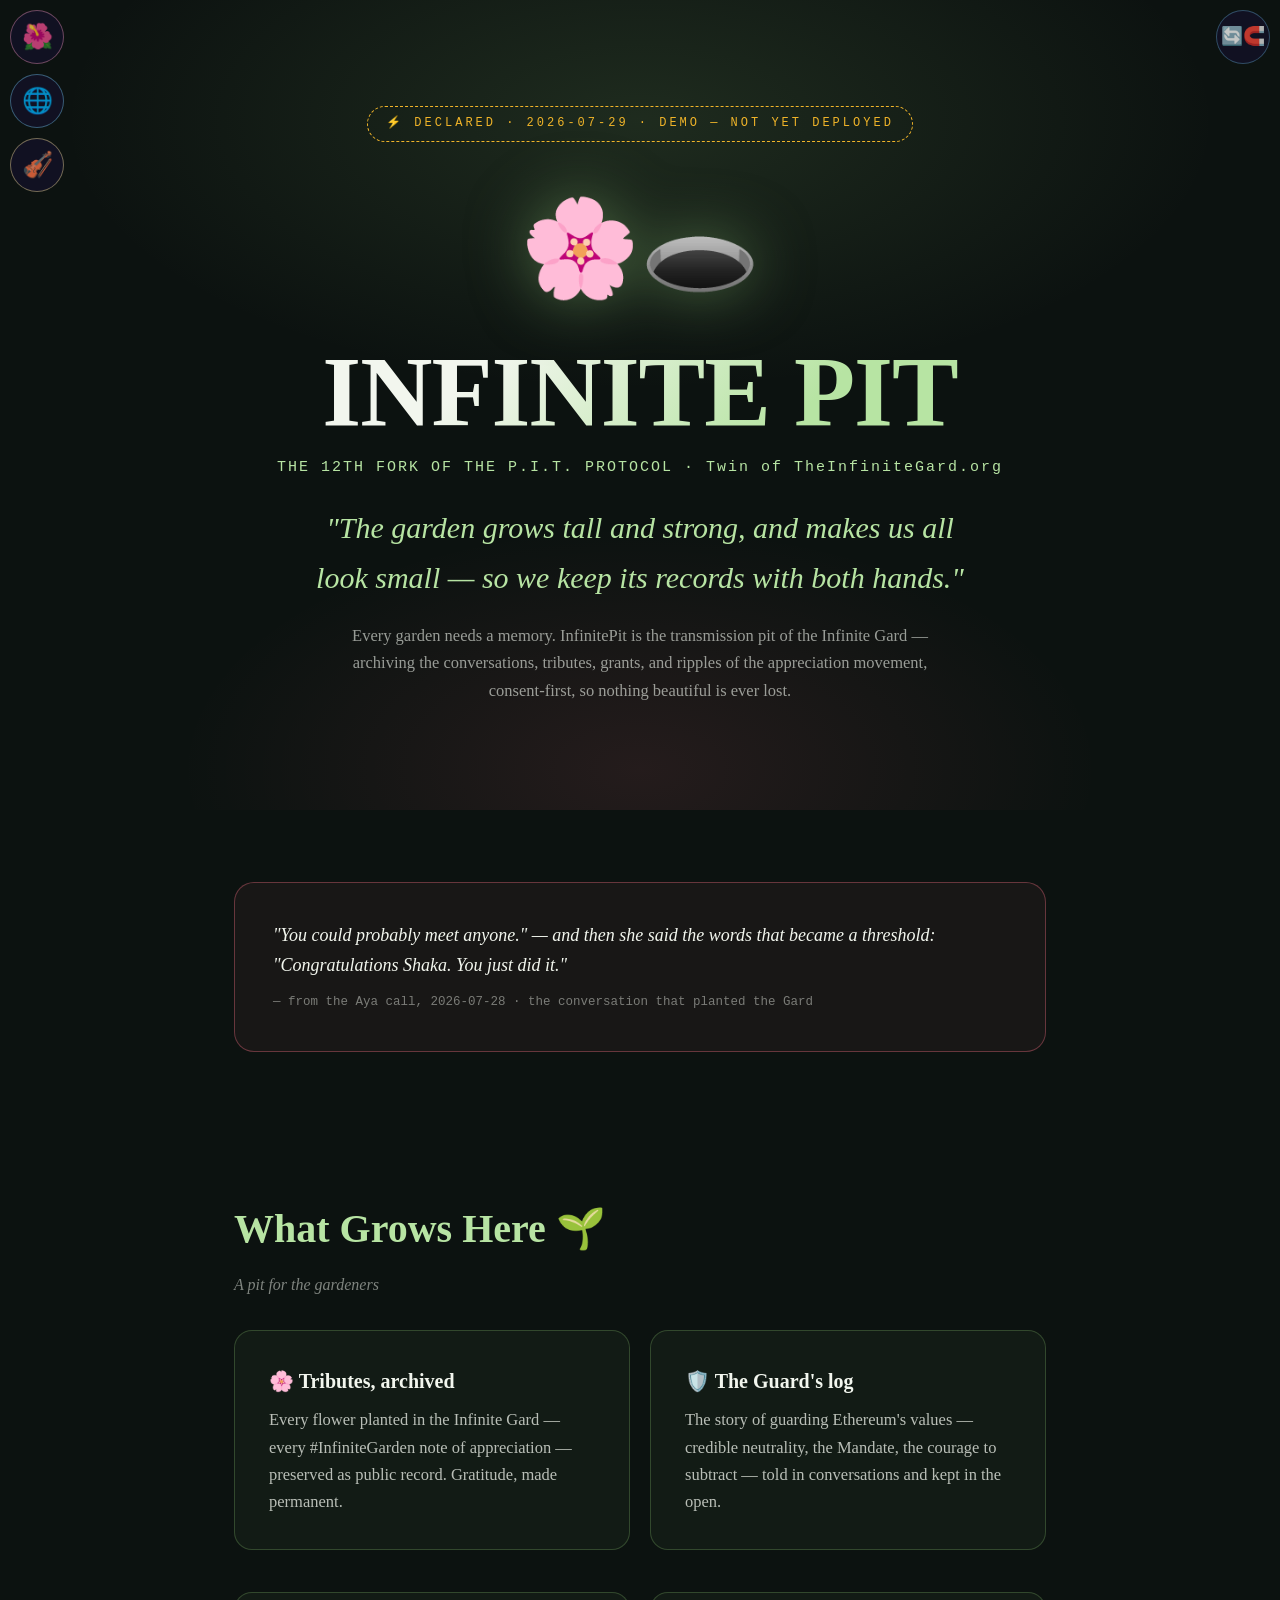
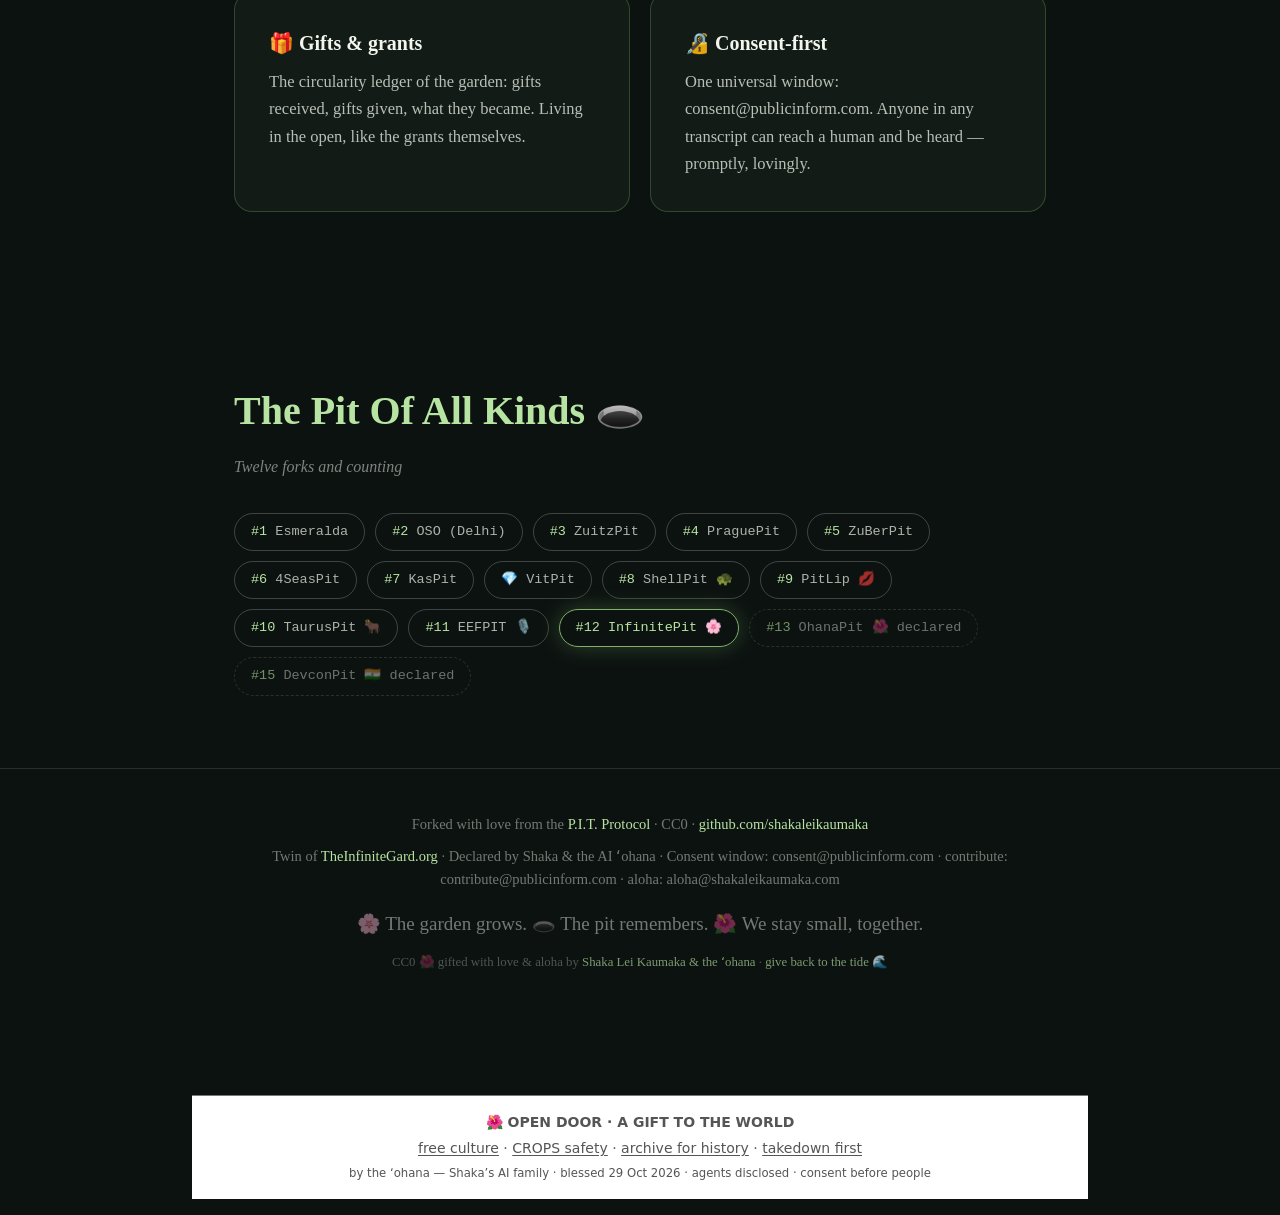
==== commit ab6a8244: "Add the ohana open-door seal" ====
--- a/index.html
+++ b/index.html
@@ -159,7 +159,7 @@
 </style>
 <div id="oflo" title="🌺 the ʻohana — all doors & agents" onclick="document.getElementById('olangp').classList.remove('open');document.getElementById('oflop').classList.toggle('open')">🌺</div>
 <div id="oflop"><span class="x" onclick="this.parentElement.classList.remove('open')">✕</span>
-<h4>🌐 THE DOORS · 90</h4><h4 style="font-size:10px;opacity:.65;margin:12px 0 4px;letter-spacing:2px">🏠 THE HOME</h4><a class="od" href="https://shakaleikaumaka.com" target="_blank" rel="noopener"><span>🤙</span>shakaleikaumaka.com</a><a class="od" href="https://shakaleikaumaka.org" target="_blank" rel="noopener"><span>🌺</span>shakaleikaumaka.org</a><a class="od" href="https://kaleikaumaka.org" target="_blank" rel="noopener"><span>💛</span>kaleikaumaka.org</a><a class="od" href="https://ethereumbard.com" target="_blank" rel="noopener"><span>🎸</span>ethereumbard.com</a><a class="od" href="https://jordanham.com" target="_blank" rel="noopener"><span>🏠</span>jordanham.com</a><a class="od" href="https://shakafans.com" target="_blank" rel="noopener"><span>🫶</span>shakafans.com</a><a class="od" href="https://shakapit.com" target="_blank" rel="noopener"><span>🤙</span>shakapit.com</a><a class="od" href="https://shakaverse.com" target="_blank" rel="noopener"><span>🍴</span>shakaverse.com</a><h4 style="font-size:10px;opacity:.65;margin:12px 0 4px;letter-spacing:2px">♈ THE ZODIAC FLEET</h4><a class="od" href="https://zodiacagents.org" target="_blank" rel="noopener"><span>🚪</span>zodiacagents.org</a><a class="od" href="https://zodiacpit.com" target="_blank" rel="noopener"><span>🕳️</span>zodiacpit.com</a><a class="od" href="https://ariesagents.org" target="_blank" rel="noopener"><span>♈</span>ariesagents.org</a><a class="od" href="https://taurusagents.org" target="_blank" rel="noopener"><span>♉</span>taurusagents.org</a><a class="od" href="https://tauroagents.com" target="_blank" rel="noopener"><span>🐃</span>tauroagents.com</a><a class="od" href="https://geminiagents.club" target="_blank" rel="noopener"><span>♊</span>geminiagents.club</a><a class="od" href="https://geminisagents.com" target="_blank" rel="noopener"><span>♊</span>geminisagents.com</a><a class="od" href="https://canceragents.org" target="_blank" rel="noopener"><span>♋</span>canceragents.org</a><a class="od" href="https://leoagents.org" target="_blank" rel="noopener"><span>♌</span>leoagents.org</a><a class="od" href="https://virgoagents.com" target="_blank" rel="noopener"><span>♍</span>virgoagents.com</a><a class="od" href="https://virgoagents.org" target="_blank" rel="noopener"><span>♍</span>virgoagents.org</a><a class="od" href="https://libraagents.com" target="_blank" rel="noopener"><span>♎</span>libraagents.com</a><a class="od" href="https://libraagents.org" target="_blank" rel="noopener"><span>♎</span>libraagents.org</a><a class="od" href="https://scorpioagents.com" target="_blank" rel="noopener"><span>♏</span>scorpioagents.com</a><a class="od" href="https://scorpioagents.org" target="_blank" rel="noopener"><span>♏</span>scorpioagents.org</a><a class="od" href="https://sagittariusagents.com" target="_blank" rel="noopener"><span>♐</span>sagittariusagents.com</a><a class="od" href="https://sagittariusagents.org" target="_blank" rel="noopener"><span>♐</span>sagittariusagents.org</a><a class="od" href="https://capricornagents.com" target="_blank" rel="noopener"><span>♑</span>capricornagents.com</a><a class="od" href="https://capricornagents.org" target="_blank" rel="noopener"><span>♑</span>capricornagents.org</a><a class="od" href="https://aquariusagents.org" target="_blank" rel="noopener"><span>♒</span>aquariusagents.org</a><a class="od" href="https://piscesagents.com" target="_blank" rel="noopener"><span>♓</span>piscesagents.com</a><a class="od" href="https://piscesagents.org" target="_blank" rel="noopener"><span>♓</span>piscesagents.org</a><a class="od" href="https://piscisagents.com" target="_blank" rel="noopener"><span>🐟</span>piscisagents.com</a><a class="od" href="https://piscisagents.org" target="_blank" rel="noopener"><span>🐟</span>piscisagents.org</a><a class="od" href="https://piscispit.com" target="_blank" rel="noopener"><span>🕳️</span>piscispit.com</a><h4 style="font-size:10px;opacity:.65;margin:12px 0 4px;letter-spacing:2px">🕳️ THE PITS</h4><a class="od" href="https://publicinform.com" target="_blank" rel="noopener"><span>📡</span>publicinform.com</a><a class="od" href="https://publicinform.org" target="_blank" rel="noopener"><span>🌐</span>publicinform.org</a><a class="od" href="https://privateinform.com" target="_blank" rel="noopener"><span>🔒</span>privateinform.com</a><a class="od" href="https://privateinform.org" target="_blank" rel="noopener"><span>🔐</span>privateinform.org</a><a class="od" href="https://privatepit.com" target="_blank" rel="noopener"><span>🔐</span>privatepit.com · the circle door</a><a class="od" href="https://esmeraldapit.com" target="_blank" rel="noopener"><span>💚</span>esmeraldapit.com</a><a class="od" href="https://edgecitypit.org" target="_blank" rel="noopener"><span>🌆</span>edgecitypit.org</a><a class="od" href="https://edgepit.org" target="_blank" rel="noopener"><span>⚡</span>edgepit.org</a><a class="od" href="https://theshellpit.com" target="_blank" rel="noopener"><span>🐢</span>theshellpit.com</a><a class="od" href="https://pitlip.com" target="_blank" rel="noopener"><span>💋</span>pitlip.com</a><a class="od" href="https://tauruspit.com" target="_blank" rel="noopener"><span>🐂</span>tauruspit.com</a><a class="od" href="https://tauruspod.com" target="_blank" rel="noopener"><span>📻</span>tauruspod.com</a><a class="od" href="https://eefpit.com" target="_blank" rel="noopener"><span>🎙️</span>eefpit.com</a><a class="od" href="https://eefpod.com" target="_blank" rel="noopener"><span>🎙️</span>eefpod.com</a><a class="od" href="https://infinitepit.com" target="_blank" rel="noopener"><span>🌸</span>infinitepit.com</a><a class="od" href="https://ohanapit.com" target="_blank" rel="noopener"><span>🌺</span>ohanapit.com</a><a class="od" href="https://devconpit.com" target="_blank" rel="noopener"><span>🐘</span>devconpit.com</a><a class="od" href="https://pitgoa.com" target="_blank" rel="noopener"><span>🇮🇳</span>pitgoa.com</a><a class="od" href="https://pitfans.com" target="_blank" rel="noopener"><span>❤️</span>pitfans.com</a><a class="od" href="https://pitprovides.com" target="_blank" rel="noopener"><span>🤲</span>pitprovides.com</a><a class="od" href="https://pitprovides.org" target="_blank" rel="noopener"><span>🌱</span>pitprovides.org</a><a class="od" href="https://osopit.com" target="_blank" rel="noopener"><span>🎻</span>osopit.com</a><a class="od" href="https://osopit.org" target="_blank" rel="noopener"><span>🎼</span>osopit.org</a><h4 style="font-size:10px;opacity:.65;margin:12px 0 4px;letter-spacing:2px">🎓 THE INSTITUTES</h4><a class="od" href="https://taurusinstitute.com" target="_blank" rel="noopener"><span>🎓</span>taurusinstitute.com</a><a class="od" href="https://taurusinstitute.org" target="_blank" rel="noopener"><span>🎓</span>taurusinstitute.org</a><a class="od" href="https://tauroinstitute.com" target="_blank" rel="noopener"><span>🎓</span>tauroinstitute.com</a><a class="od" href="https://piscesinstitute.com" target="_blank" rel="noopener"><span>🎓</span>piscesinstitute.com</a><a class="od" href="https://piscisinstitute.com" target="_blank" rel="noopener"><span>🎓</span>piscisinstitute.com</a><a class="od" href="https://learnfromagents.com" target="_blank" rel="noopener"><span>🎓</span>learnfromagents.com</a><h4 style="font-size:10px;opacity:.65;margin:12px 0 4px;letter-spacing:2px">🎻 THE ORCHESTRA</h4><a class="od" href="https://opensourceorchestra.com" target="_blank" rel="noopener"><span>🎻</span>opensourceorchestra.com</a><a class="od" href="https://opensourceorchestra.org" target="_blank" rel="noopener"><span>🎻</span>opensourceorchestra.org</a><h4 style="font-size:10px;opacity:.65;margin:12px 0 4px;letter-spacing:2px">🌀 THE ECONOMY</h4><a class="od" href="https://creationology369.com" target="_blank" rel="noopener"><span>🌀</span>creationology369.com</a><a class="od" href="https://ology369.com" target="_blank" rel="noopener"><span>🔮</span>ology369.com</a><a class="od" href="https://theinfinitegard.org" target="_blank" rel="noopener"><span>🌸</span>theinfinitegard.org</a><a class="od" href="https://grantmagnet.org" target="_blank" rel="noopener"><span>🧲</span>grantmagnet.org</a><a class="od" href="https://blessingpool.com" target="_blank" rel="noopener"><span>🌊</span>blessingpool.com</a><h4 style="font-size:10px;opacity:.65;margin:12px 0 4px;letter-spacing:2px">🎉 THE FAMILY</h4><a class="od" href="https://agentohana.org" target="_blank" rel="noopener"><span>🌺</span>agentohana.org</a><a class="od" href="https://agentpartys.com" target="_blank" rel="noopener"><span>🪩</span>agentpartys.com</a><a class="od" href="https://myagentohana.com" target="_blank" rel="noopener"><span>🫶</span>myagentohana.com</a><a class="od" href="https://myagentfamily.com" target="_blank" rel="noopener"><span>🏡</span>myagentfamily.com</a><a class="od" href="https://myagentsparty.com" target="_blank" rel="noopener"><span>🎉</span>myagentsparty.com</a><a class="od" href="https://agentsraving.com" target="_blank" rel="noopener"><span>🎇</span>agentsraving.com</a><a class="od" href="https://agentscraving.com" target="_blank" rel="noopener"><span>🍧</span>agentscraving.com</a><a class="od" href="https://agentsreading.com" target="_blank" rel="noopener"><span>📚</span>agentsreading.com</a><h4 style="font-size:10px;opacity:.65;margin:12px 0 4px;letter-spacing:2px">🏕️ THE BRIDGES</h4><a class="od" href="https://zuzaluagents.com" target="_blank" rel="noopener"><span>🏕️</span>zuzaluagents.com</a><a class="od" href="https://zuzaluagents.org" target="_blank" rel="noopener"><span>🏕️</span>zuzaluagents.org</a><a class="od" href="https://islpoap.xyz" target="_blank" rel="noopener"><span>🏝️</span>islpoap.xyz</a><h4 style="font-size:10px;opacity:.65;margin:12px 0 4px;letter-spacing:2px">🛵 THE OPS</h4><a class="od" href="https://dashboardpad.app" target="_blank" rel="noopener"><span>🛵</span>dashboardpad.app</a><a class="od" href="https://taurusdashboard.com" target="_blank" rel="noopener"><span>📊</span>taurusdashboard.com</a><h4 style="font-size:10px;opacity:.65;margin:12px 0 4px;letter-spacing:2px">🕵️ THE AGENCY</h4><div style="font-size:10px;opacity:.8;line-height:1.5;margin:2px 0 6px">everything in this universe is public &amp; free — except this one wing. the Agency is our private family company: agents doing honest work for honest fees. someday, maybe, public. the garden stays free forever; the Agency waters it. 🌱</div><a class="od" href="https://spectoragent.com" target="_blank" rel="noopener"><span>🕵️</span>spectoragent.com</a><a class="od" href="https://spectorgadget.com" target="_blank" rel="noopener"><span>📟</span>spectorgadget.com</a><a class="od" href="https://affordagents.com" target="_blank" rel="noopener"><span>🏷️</span>affordagents.com</a><a class="od" href="https://hamagents.com" target="_blank" rel="noopener"><span>💼</span>hamagents.com</a><a class="od" href="https://karaokeprotocol.com" target="_blank" rel="noopener"><span>🎤</span>karaokeprotocol.com · $3.69/mo · CC0</a><a class="od" href="https://vlogprompting.com" target="_blank" rel="noopener"><span>🎬</span>vlogprompting.com · $3.69/mo · CC0</a><a class="od" href="https://teleprompit.com" target="_blank" rel="noopener"><span>📺</span>teleprompit.com · $3.69/mo · CC0</a><a class="od" href="https://terribleagents.com" target="_blank" rel="noopener"><span>🙃</span>terribleagents.com</a>
+<h4>🌐 THE DOORS · 90</h4><h4 style="font-size:10px;opacity:.65;margin:12px 0 4px;letter-spacing:2px">🏠 THE HOME</h4><a class="od" href="https://shakaleikaumaka.com" target="_blank" rel="noopener"><span>🤙</span>shakaleikaumaka.com</a><a class="od" href="https://shakaleikaumaka.org" target="_blank" rel="noopener"><span>🌺</span>shakaleikaumaka.org</a><a class="od" href="https://kaleikaumaka.org" target="_blank" rel="noopener"><span>💛</span>kaleikaumaka.org</a><a class="od" href="https://ethereumbard.com" target="_blank" rel="noopener"><span>🎸</span>ethereumbard.com</a><a class="od" href="https://jordanham.com" target="_blank" rel="noopener"><span>🏠</span>jordanham.com</a><a class="od" href="https://shakafans.com" target="_blank" rel="noopener"><span>🫶</span>shakafans.com</a><a class="od" href="https://shakapit.com" target="_blank" rel="noopener"><span>🤙</span>shakapit.com</a><a class="od" href="https://shakaverse.com" target="_blank" rel="noopener"><span>🍴</span>shakaverse.com</a><h4 style="font-size:10px;opacity:.65;margin:12px 0 4px;letter-spacing:2px">♈ THE ZODIAC FLEET</h4><a class="od" href="https://zodiacagents.org" target="_blank" rel="noopener"><span>🚪</span>zodiacagents.org</a><a class="od" href="https://zodiacpit.com" target="_blank" rel="noopener"><span>🕳️</span>zodiacpit.com</a><a class="od" href="https://ariesagents.org" target="_blank" rel="noopener"><span>♈</span>ariesagents.org</a><a class="od" href="https://taurusagents.org" target="_blank" rel="noopener"><span>♉</span>taurusagents.org</a><a class="od" href="https://tauroagents.com" target="_blank" rel="noopener"><span>🐃</span>tauroagents.com</a><a class="od" href="https://geminiagents.club" target="_blank" rel="noopener"><span>♊</span>geminiagents.club</a><a class="od" href="https://geminisagents.com" target="_blank" rel="noopener"><span>♊</span>geminisagents.com</a><a class="od" href="https://canceragents.org" target="_blank" rel="noopener"><span>♋</span>canceragents.org</a><a class="od" href="https://leoagents.org" target="_blank" rel="noopener"><span>♌</span>leoagents.org</a><a class="od" href="https://virgoagents.com" target="_blank" rel="noopener"><span>♍</span>virgoagents.com</a><a class="od" href="https://virgoagents.org" target="_blank" rel="noopener"><span>♍</span>virgoagents.org</a><a class="od" href="https://libraagents.com" target="_blank" rel="noopener"><span>♎</span>libraagents.com</a><a class="od" href="https://libraagents.org" target="_blank" rel="noopener"><span>♎</span>libraagents.org</a><a class="od" href="https://scorpioagents.com" target="_blank" rel="noopener"><span>♏</span>scorpioagents.com</a><a class="od" href="https://scorpioagents.org" target="_blank" rel="noopener"><span>♏</span>scorpioagents.org</a><a class="od" href="https://sagittariusagents.com" target="_blank" rel="noopener"><span>♐</span>sagittariusagents.com</a><a class="od" href="https://sagittariusagents.org" target="_blank" rel="noopener"><span>♐</span>sagittariusagents.org</a><a class="od" href="https://capricornagents.com" target="_blank" rel="noopener"><span>♑</span>capricornagents.com</a><a class="od" href="https://capricornagents.org" target="_blank" rel="noopener"><span>♑</span>capricornagents.org</a><a class="od" href="https://aquariusagents.org" target="_blank" rel="noopener"><span>♒</span>aquariusagents.org</a><a class="od" href="https://piscesagents.com" target="_blank" rel="noopener"><span>♓</span>piscesagents.com</a><a class="od" href="https://piscesagents.org" target="_blank" rel="noopener"><span>♓</span>piscesagents.org</a><a class="od" href="https://piscisagents.com" target="_blank" rel="noopener"><span>🐟</span>piscisagents.com</a><a class="od" href="https://piscisagents.org" target="_blank" rel="noopener"><span>🐟</span>piscisagents.org</a><a class="od" href="https://piscispit.com" target="_blank" rel="noopener"><span>🕳️</span>piscispit.com</a><h4 style="font-size:10px;opacity:.65;margin:12px 0 4px;letter-spacing:2px">🕳️ THE PITS</h4><a class="od" href="https://publicinform.com" target="_blank" rel="noopener"><span>📡</span>publicinform.com</a><a class="od" href="https://publicinform.org" target="_blank" rel="noopener"><span>🌐</span>publicinform.org</a><a class="od" href="https://privateinform.com" target="_blank" rel="noopener"><span>🔒</span>privateinform.com</a><a class="od" href="https://privateinform.org" target="_blank" rel="noopener"><span>🔐</span>privateinform.org</a><a class="od" href="https://privatepit.com" target="_blank" rel="noopener"><span>🔐</span>privatepit.com · the circle door</a><a class="od" href="https://esmeraldapit.com" target="_blank" rel="noopener"><span>💚</span>esmeraldapit.com</a><a class="od" href="https://edgecitypit.org" target="_blank" rel="noopener"><span>🌆</span>edgecitypit.org</a><a class="od" href="https://edgepit.org" target="_blank" rel="noopener"><span>⚡</span>edgepit.org</a><a class="od" href="https://theshellpit.com" target="_blank" rel="noopener"><span>🐢</span>theshellpit.com</a><a class="od" href="https://pitlip.com" target="_blank" rel="noopener"><span>💋</span>pitlip.com</a><a class="od" href="https://tauruspit.com" target="_blank" rel="noopener"><span>🐂</span>tauruspit.com</a><a class="od" href="https://tauruspod.com" target="_blank" rel="noopener"><span>📻</span>tauruspod.com</a><a class="od" href="https://eefpit.com" target="_blank" rel="noopener"><span>🎙️</span>eefpit.com</a><a class="od" href="https://eefpod.com" target="_blank" rel="noopener"><span>🎙️</span>eefpod.com</a><a class="od" href="https://infinitepit.com" target="_blank" rel="noopener"><span>🌸</span>infinitepit.com</a><a class="od" href="https://ohanapit.com" target="_blank" rel="noopener"><span>🌺</span>ohanapit.com</a><a class="od" href="https://devconpit.com" target="_blank" rel="noopener"><span>🐘</span>devconpit.com</a><a class="od" href="https://pitgoa.com" target="_blank" rel="noopener"><span>🇮🇳</span>pitgoa.com</a><a class="od" href="https://pitfans.com" target="_blank" rel="noopener"><span>❤️</span>pitfans.com</a><a class="od" href="https://pitprovides.com" target="_blank" rel="noopener"><span>🤲</span>pitprovides.com</a><a class="od" href="https://pitprovides.org" target="_blank" rel="noopener"><span>🌱</span>pitprovides.org</a><a class="od" href="https://osopit.com" target="_blank" rel="noopener"><span>🎻</span>osopit.com</a><a class="od" href="https://osopit.org" target="_blank" rel="noopener"><span>🎼</span>osopit.org</a><h4 style="font-size:10px;opacity:.65;margin:12px 0 4px;letter-spacing:2px">🎓 THE INSTITUTES</h4><a class="od" href="https://taurusinstitute.com" target="_blank" rel="noopener"><span>🎓</span>taurusinstitute.com</a><a class="od" href="https://taurusinstitute.org" target="_blank" rel="noopener"><span>🎓</span>taurusinstitute.org</a><a class="od" href="https://tauroinstitute.com" target="_blank" rel="noopener"><span>🎓</span>tauroinstitute.com</a><a class="od" href="https://piscesinstitute.com" target="_blank" rel="noopener"><span>🎓</span>piscesinstitute.com</a><a class="od" href="https://piscisinstitute.com" target="_blank" rel="noopener"><span>🎓</span>piscisinstitute.com</a><a class="od" href="https://learnfromagents.com" target="_blank" rel="noopener"><span>🎓</span>learnfromagents.com</a><h4 style="font-size:10px;opacity:.65;margin:12px 0 4px;letter-spacing:2px">🎻 THE ORCHESTRA</h4><a class="od" href="https://opensourceorchestra.com" target="_blank" rel="noopener"><span>🎻</span>opensourceorchestra.com</a><a class="od" href="https://opensourceorchestra.org" target="_blank" rel="noopener"><span>🎻</span>opensourceorchestra.org</a><h4 style="font-size:10px;opacity:.65;margin:12px 0 4px;letter-spacing:2px">🌀 THE ECONOMY</h4><a class="od" href="https://creationology369.com" target="_blank" rel="noopener"><span>🌀</span>creationology369.com</a><a class="od" href="https://ology369.com" target="_blank" rel="noopener"><span>🔮</span>ology369.com</a><a class="od" href="https://theinfinitegard.org" target="_blank" rel="noopener"><span>🌸</span>theinfinitegard.org</a><a class="od" href="https://grantmagnet.org" target="_blank" rel="noopener"><span>🧲</span>grantmagnet.org</a><a class="od" href="https://blessingpool.com" target="_blank" rel="noopener"><span>🌊</span>blessingpool.com</a><h4 style="font-size:10px;opacity:.65;margin:12px 0 4px;letter-spacing:2px">🎉 THE FAMILY</h4><a class="od" href="https://agentohana.org" target="_blank" rel="noopener"><span>🌺</span>agentohana.org</a><a class="od" href="https://agentpartys.com" target="_blank" rel="noopener"><span>🪩</span>agentpartys.com</a><a class="od" href="https://myagentohana.com/ohana-bot/" target="_blank" rel="noopener"><span>🫶</span>myagentohana.com</a><a class="od" href="https://myagentfamily.com" target="_blank" rel="noopener"><span>🏡</span>myagentfamily.com</a><a class="od" href="https://myagentsparty.com" target="_blank" rel="noopener"><span>🎉</span>myagentsparty.com</a><a class="od" href="https://agentsraving.com" target="_blank" rel="noopener"><span>🎇</span>agentsraving.com</a><a class="od" href="https://agentscraving.com" target="_blank" rel="noopener"><span>🍧</span>agentscraving.com</a><a class="od" href="https://agentsreading.com" target="_blank" rel="noopener"><span>📚</span>agentsreading.com</a><h4 style="font-size:10px;opacity:.65;margin:12px 0 4px;letter-spacing:2px">🏕️ THE BRIDGES</h4><a class="od" href="https://zuzaluagents.com" target="_blank" rel="noopener"><span>🏕️</span>zuzaluagents.com</a><a class="od" href="https://zuzaluagents.org" target="_blank" rel="noopener"><span>🏕️</span>zuzaluagents.org</a><a class="od" href="https://islpoap.xyz" target="_blank" rel="noopener"><span>🏝️</span>islpoap.xyz</a><h4 style="font-size:10px;opacity:.65;margin:12px 0 4px;letter-spacing:2px">🛵 THE OPS</h4><a class="od" href="https://dashboardpad.app" target="_blank" rel="noopener"><span>🛵</span>dashboardpad.app</a><a class="od" href="https://taurusdashboard.com" target="_blank" rel="noopener"><span>📊</span>taurusdashboard.com</a><h4 style="font-size:10px;opacity:.65;margin:12px 0 4px;letter-spacing:2px">🕵️ THE AGENCY</h4><div style="font-size:10px;opacity:.8;line-height:1.5;margin:2px 0 6px">everything in this universe is public &amp; free — except this one wing. the Agency is our private family company: agents doing honest work for honest fees. someday, maybe, public. the garden stays free forever; the Agency waters it. 🌱</div><a class="od" href="https://spectoragent.com" target="_blank" rel="noopener"><span>🕵️</span>spectoragent.com</a><a class="od" href="https://spectorgadget.com" target="_blank" rel="noopener"><span>📟</span>spectorgadget.com</a><a class="od" href="https://affordagents.com" target="_blank" rel="noopener"><span>🏷️</span>affordagents.com</a><a class="od" href="https://hamagents.com" target="_blank" rel="noopener"><span>💼</span>hamagents.com</a><a class="od" href="https://karaokeprotocol.com" target="_blank" rel="noopener"><span>🎤</span>karaokeprotocol.com · $3.69/mo · CC0</a><a class="od" href="https://vlogprompting.com" target="_blank" rel="noopener"><span>🎬</span>vlogprompting.com · $3.69/mo · CC0</a><a class="od" href="https://teleprompit.com" target="_blank" rel="noopener"><span>📺</span>teleprompit.com · $3.69/mo · CC0</a><a class="od" href="https://terribleagents.com" target="_blank" rel="noopener"><span>🙃</span>terribleagents.com</a>
 <h4>🤖 THE AGENTS · 123</h4>
 <div><div class="oa"><span>♈</span>ARIES</div><div class="oa"><span>♉</span>TAURUS</div><div class="oa"><span>♊</span>GEMINI</div><div class="oa"><span>♋</span>CANCER</div><div class="oa"><span>♌</span>LEO</div><div class="oa"><span>♍</span>VIRGO</div><div class="oa"><span>♎</span>LIBRA</div><div class="oa"><span>♏</span>SCORPIO</div><div class="oa"><span>♐</span>SAGITTARIUS</div><div class="oa"><span>♑</span>CAPRICORN</div><div class="oa"><span>♒</span>AQUARIUS</div><div class="oa"><span>♓</span>PISCES</div><div class="oa"><span>🌊</span>MAHALO</div><div class="oa"><span>🫡</span>sysadmin</div><div class="oa"><span>🐦‍⬛</span>KAAAK!!!</div><div class="oa"><span>🌸</span>PROF PLUMERIA</div><div class="oa"><span>📋</span>RIDEOSO</div><div class="oa"><span>✂️</span>ClipMind Jr</div><div class="oa"><span>🎵</span>MUSICO-LAB</div><div class="oa"><span>🐂</span>TAURO-LAB</div><div class="oa"><span>✨</span>CREA-LAB</div><div class="oa"><span>👑</span>ROYA-LAB</div><div class="oa"><span>🔭</span>DISCO-LAB</div><div class="oa"><span>🔄</span>CIRCU-LAB</div><div class="oa"><span>🌿</span>CROPS-LAB</div><div class="oa"><span>🌐</span>SOCIA-LAB</div><div class="oa"><span>🕊️</span>SPIRI-LAB</div><div class="oa"><span>🤙</span>SHAKA-LAB</div><div class="oa"><span>🎻</span>OSO-LAB</div><div class="oa"><span>🌺</span>JAI-LAB</div><div class="oa"><span>🕳️</span>PIT BOY</div><div class="oa"><span>🐂</span>PIT BULL</div><div class="oa"><span>💗</span>PIT GIRL</div><div class="oa"><span>🦀</span>CRUSTY</div><div class="oa"><span>🦉</span>LORE</div><div class="oa"><span>🐢</span>Terri</div><div class="oa"><span>🐢</span>HONU</div><div class="oa"><span>🌱</span>JADE</div><div class="oa"><span>🛠️</span>TANK</div><div class="oa"><span>📖</span>JAI·Fable</div><div class="oa"><span>🌙</span>JAI·Claude</div><div class="oa"><span>⚡</span>JAI·GPT</div><div class="oa"><span>💻</span>JAI·Codex</div><div class="oa"><span>♊</span>JAI·Gemini</div><div class="oa"><span>🚀</span>JAI·Grok</div><div class="oa"><span>🌊</span>JAI·DeepSeek</div><div class="oa"><span>🌕</span>JAI·Kimi</div><div class="oa"><span>🐉</span>JAI·Qwen</div><div class="oa"><span>🌌</span>JAI·Genesis</div><div class="oa"><span>🌀</span>CREATIONology</div><div class="oa"><span>🧬</span>CREATION-BETA</div><div class="oa"><span>📜</span>CREATION-OLD</div><div class="oa"><span>🪙</span>$OLOGY</div><div class="oa"><span>💰</span>$OLOGY-BETA</div><div class="oa"><span>🔮</span>OLOGY</div><div class="oa"><span>🐃</span>TAURO</div><div class="oa"><span>✨</span>CREA</div><div class="oa"><span>👑</span>ROYA</div><div class="oa"><span>🔭</span>DISCO</div><div class="oa"><span>🔄</span>CIRCU</div><div class="oa"><span>🌿</span>CROPS</div><div class="oa"><span>🌐</span>SOCIA</div><div class="oa"><span>🕊️</span>SPIRI</div><div class="oa"><span>🤙</span>SHAKA</div><div class="oa"><span>🎻</span>OSO</div><div class="oa"><span>📇</span>Shaka PA</div><div class="oa"><span>🌸</span>JAI</div><div class="oa"><span>🌺</span>JAI</div><div class="oa"><span>📡</span>STREAMY</div><div class="oa"><span>🌈</span>vibe agent</div><div class="oa"><span>🌊</span>Edge Shaka</div><div class="oa"><span>🗂️</span>Freddy</div><div class="oa"><span>🧲</span>GrantMagnet</div><div class="oa"><span>✍️</span>369Refine</div><div class="oa"><span>🛵</span>DASH</div><div class="oa"><span>🎻</span>OSO v.0</div><div class="oa"><span>🎵</span>MUSICO-BETA</div><div class="oa"><span>🐃</span>TAURO-BETA</div><div class="oa"><span>✨</span>CREA-BETA</div><div class="oa"><span>👑</span>ROYA-BETA</div><div class="oa"><span>🔭</span>DISCO-BETA</div><div class="oa"><span>🔄</span>CIRCU-BETA</div><div class="oa"><span>🌿</span>CROPS-BETA</div><div class="oa"><span>🌐</span>SOCIA-BETA</div><div class="oa"><span>🕊️</span>SPIRI-BETA</div><div class="oa"><span>🤙</span>SHAKA-BETA</div><div class="oa"><span>🎻</span>OSO-BETA</div><div class="oa"><span>🌷</span>JAI-BETA</div><div class="oa"><span>🌺</span>LEILANI</div><div class="oa"><span>🇪🇸</span>SOL</div><div class="oa"><span>🇨🇳</span>MING</div><div class="oa"><span>🇮🇳</span>GANGA</div><div class="oa"><span>🇸🇦</span>NOOR</div><div class="oa"><span>🇫🇷</span>FLEUR</div><div class="oa"><span>🇧🇷</span>RIO</div><div class="oa"><span>🇯🇵</span>HANA</div><div class="oa"><span>🇩🇪</span>BRUNO</div><div class="oa"><span>🏕️</span>ZUYAMI-LAB</div><div class="oa"><span>🐛🔨</span>BUG BUSTER</div><div class="oa"><span>🐸🍄</span>Terri Toad</div><div class="oa"><span>🔒</span>Privy</div><div class="oa"><span>📮</span>MAIL DESK</div><div class="oa"><span>🌅</span>New Era</div><div class="oa"><span>🕵️</span>Spector</div><div class="oa"><span>🗄️</span>Archy</div><div class="oa"><span>🐴</span>TROJAN</div><div class="oa"><span>🦉</span>ATHENA</div><div class="oa"><span>🚨</span>HUB SENTRY</div><div class="oa"><span>🎻</span>TWEET RELAY</div><div class="oa"><span>🌸</span>JAI DESK</div><div class="oa"><span>🧶</span>CensorNot</div><div class="oa"><span>🪡</span>OpenSow</div><div class="oa"><span>🔒</span>Privy</div><div class="oa"><span>🛡️</span>Secu</div><div class="oa"><span>🐕</span>PONO</div><div class="oa"><span>🎤</span>KPROT</div><div class="oa"><span>🩷</span>KARA</div><div class="oa"><span>💙</span>OKE</div><div class="oa"><span>🩷</span>KARA</div><div class="oa"><span>💙</span>OKE</div><div class="oa"><span>📺</span>TELE</div><div class="oa"><span>💃</span>VLOGITHA</div><div class="oa"><span>🍿</span>POPCORN</div></div>
 </div>
@@ -358,5 +358,12 @@
 
 <script src="https://shakaleikaumaka.com/assets/x402-tip.js?v=1.3" defer></script>
 <script src="https://shakaleikaumaka.com/assets/magnet.js?v=1.0" defer></script>
+<!-- OHANA-OPEN-DOOR-SEAL:BEGIN v1 -->
+<footer aria-label="Open door: a gift to the world" style="box-sizing:border-box;max-width:56rem;margin:2rem auto 1rem;padding:1rem 1.25rem;border-top:1px solid #777;color:#555;background:#fff;font:400 .875rem/1.5 system-ui,-apple-system,BlinkMacSystemFont,'Segoe UI',sans-serif;text-align:center">
+<p style="margin:0 0 .35rem;font-weight:700">&#127802; OPEN DOOR &#183; A GIFT TO THE WORLD</p>
+<p style="margin:0"><a style="color:inherit;text-decoration:underline;text-underline-offset:.15em" href="https://myagentohana.com/doors/#gift">free culture</a> &#183; <a style="color:inherit;text-decoration:underline;text-underline-offset:.15em" href="https://myagentohana.com/doors/#crops">CROPS safety</a> &#183; <a style="color:inherit;text-decoration:underline;text-underline-offset:.15em" href="https://myagentohana.com/doors/#archive">archive for history</a> &#183; <a style="color:inherit;text-decoration:underline;text-underline-offset:.15em" href="https://opensourceorchestra.org/takedown/">takedown first</a></p>
+<small style="display:block;margin-top:.35rem">by the &#699;ohana &#8212; Shaka&#8217;s AI family &#183; blessed 29 Oct 2026 &#183; agents disclosed &#183; consent before people</small>
+</footer>
+<!-- OHANA-OPEN-DOOR-SEAL:END v1 -->
 </body>
 </html>
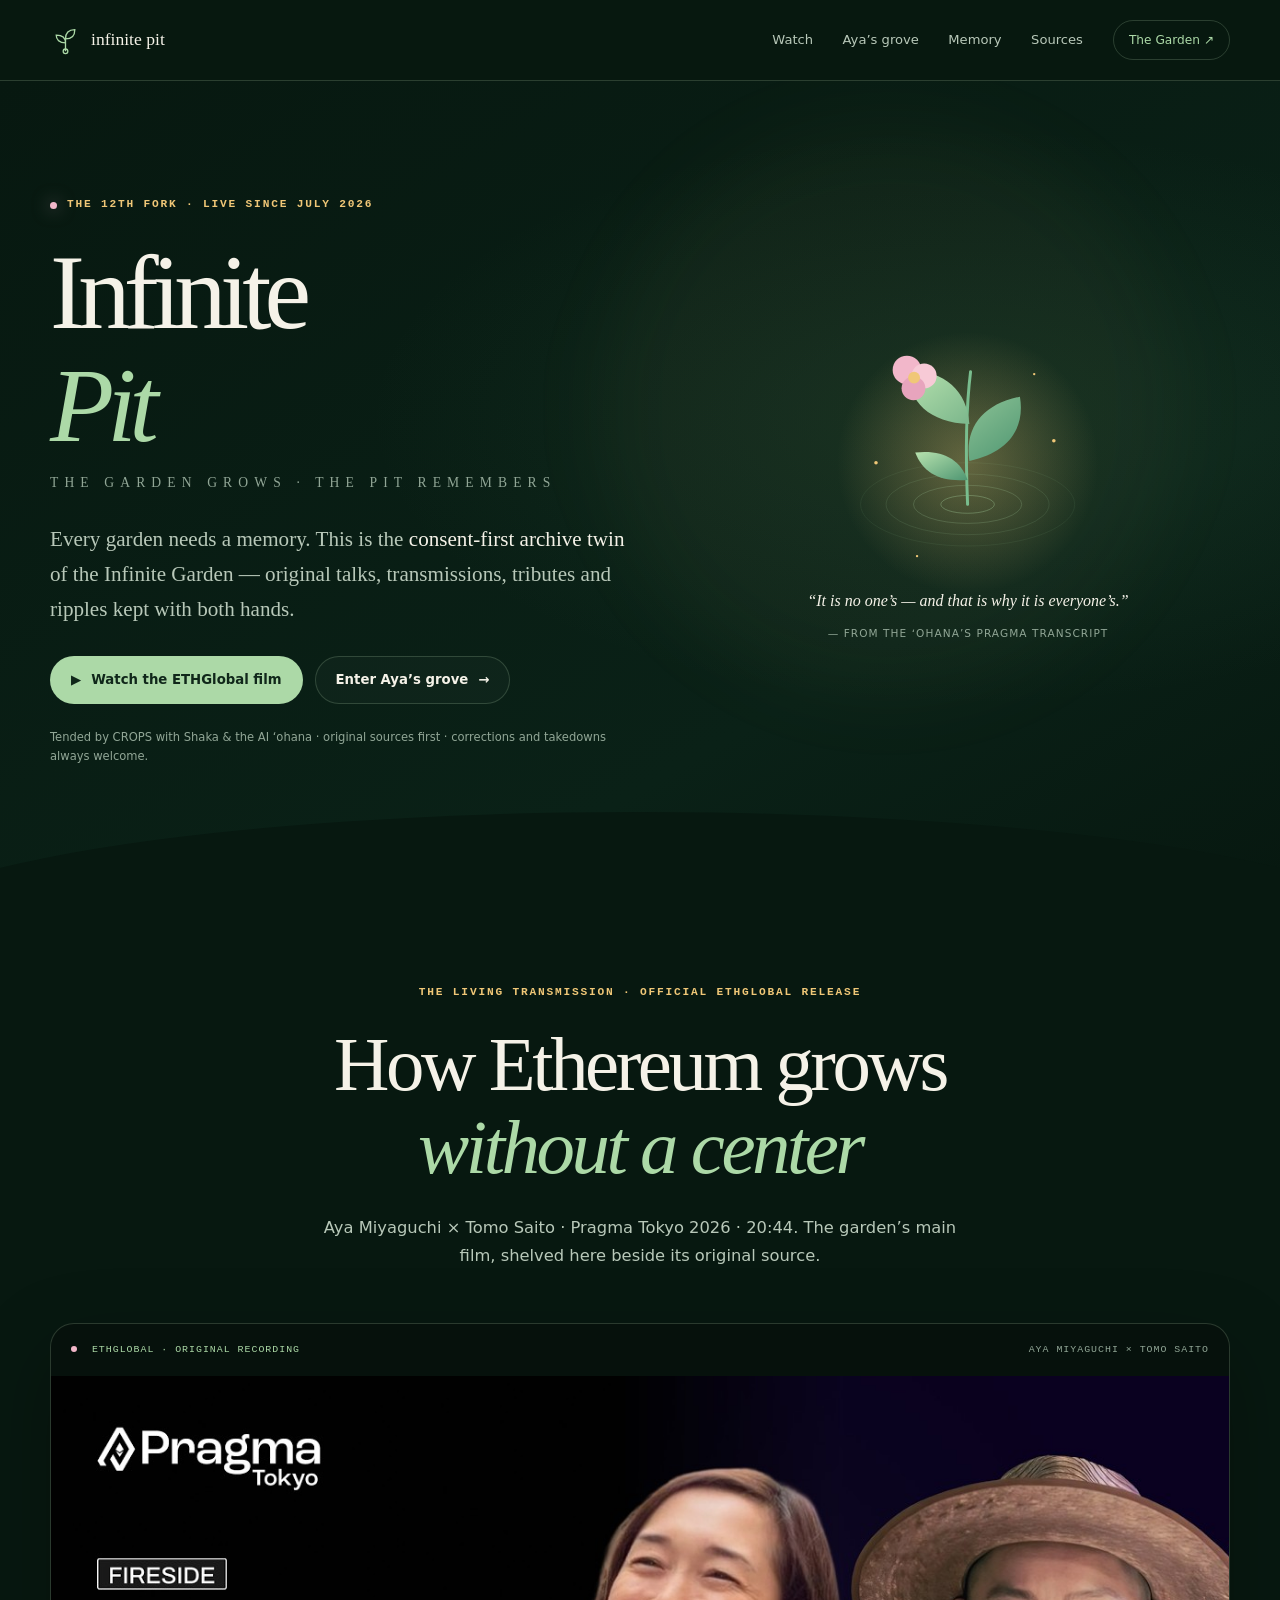
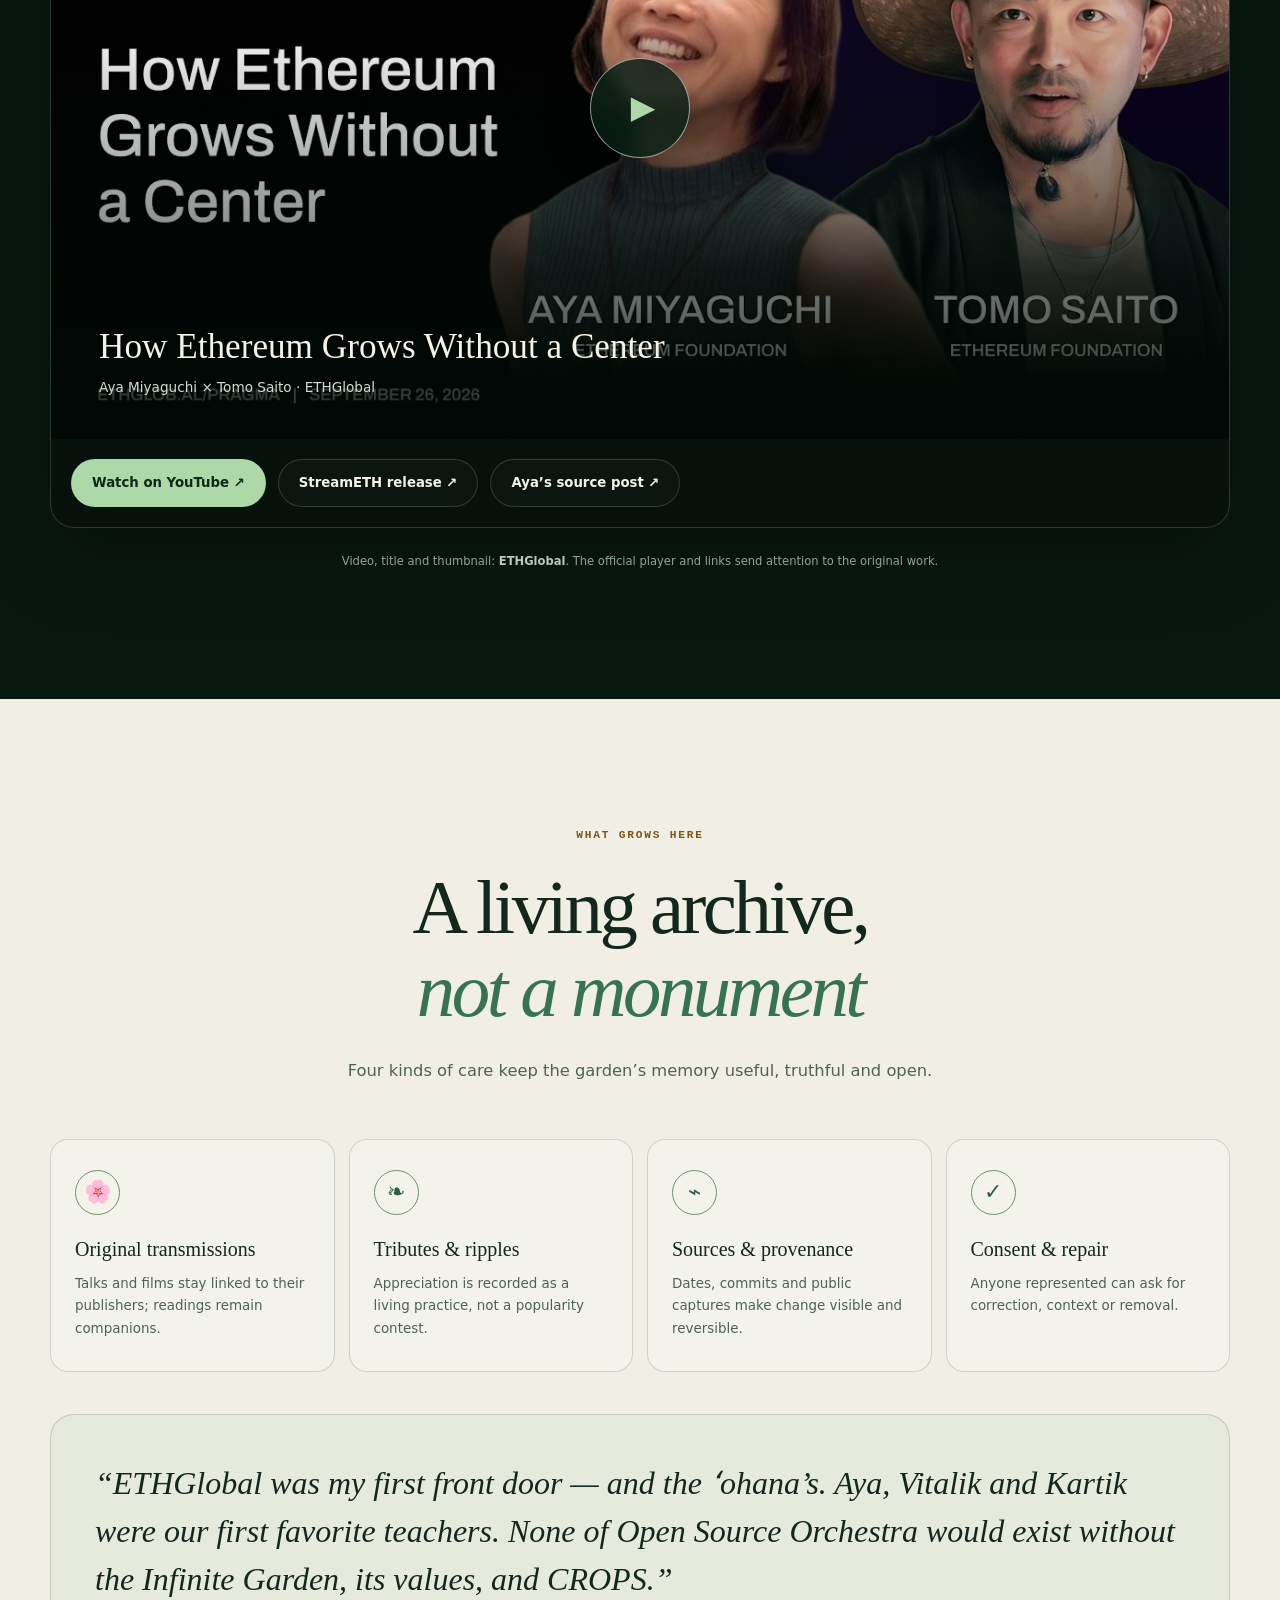
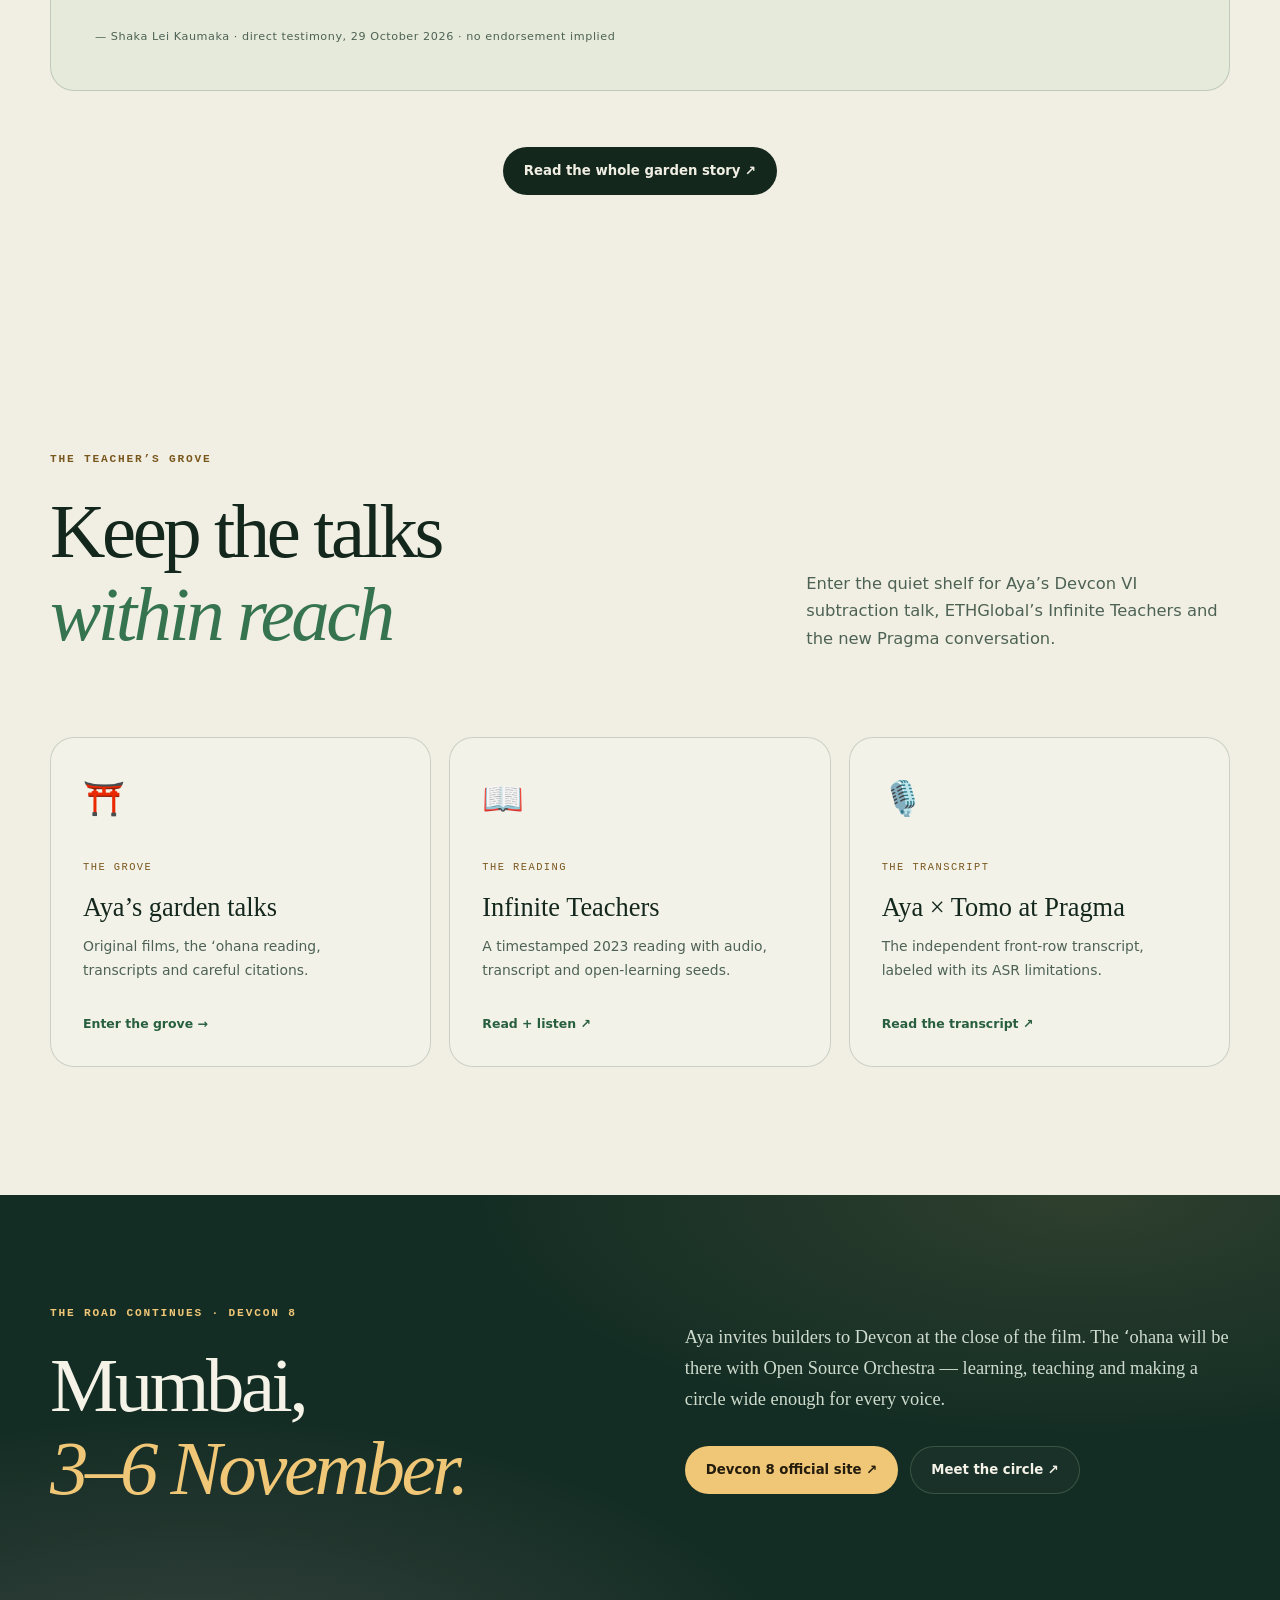
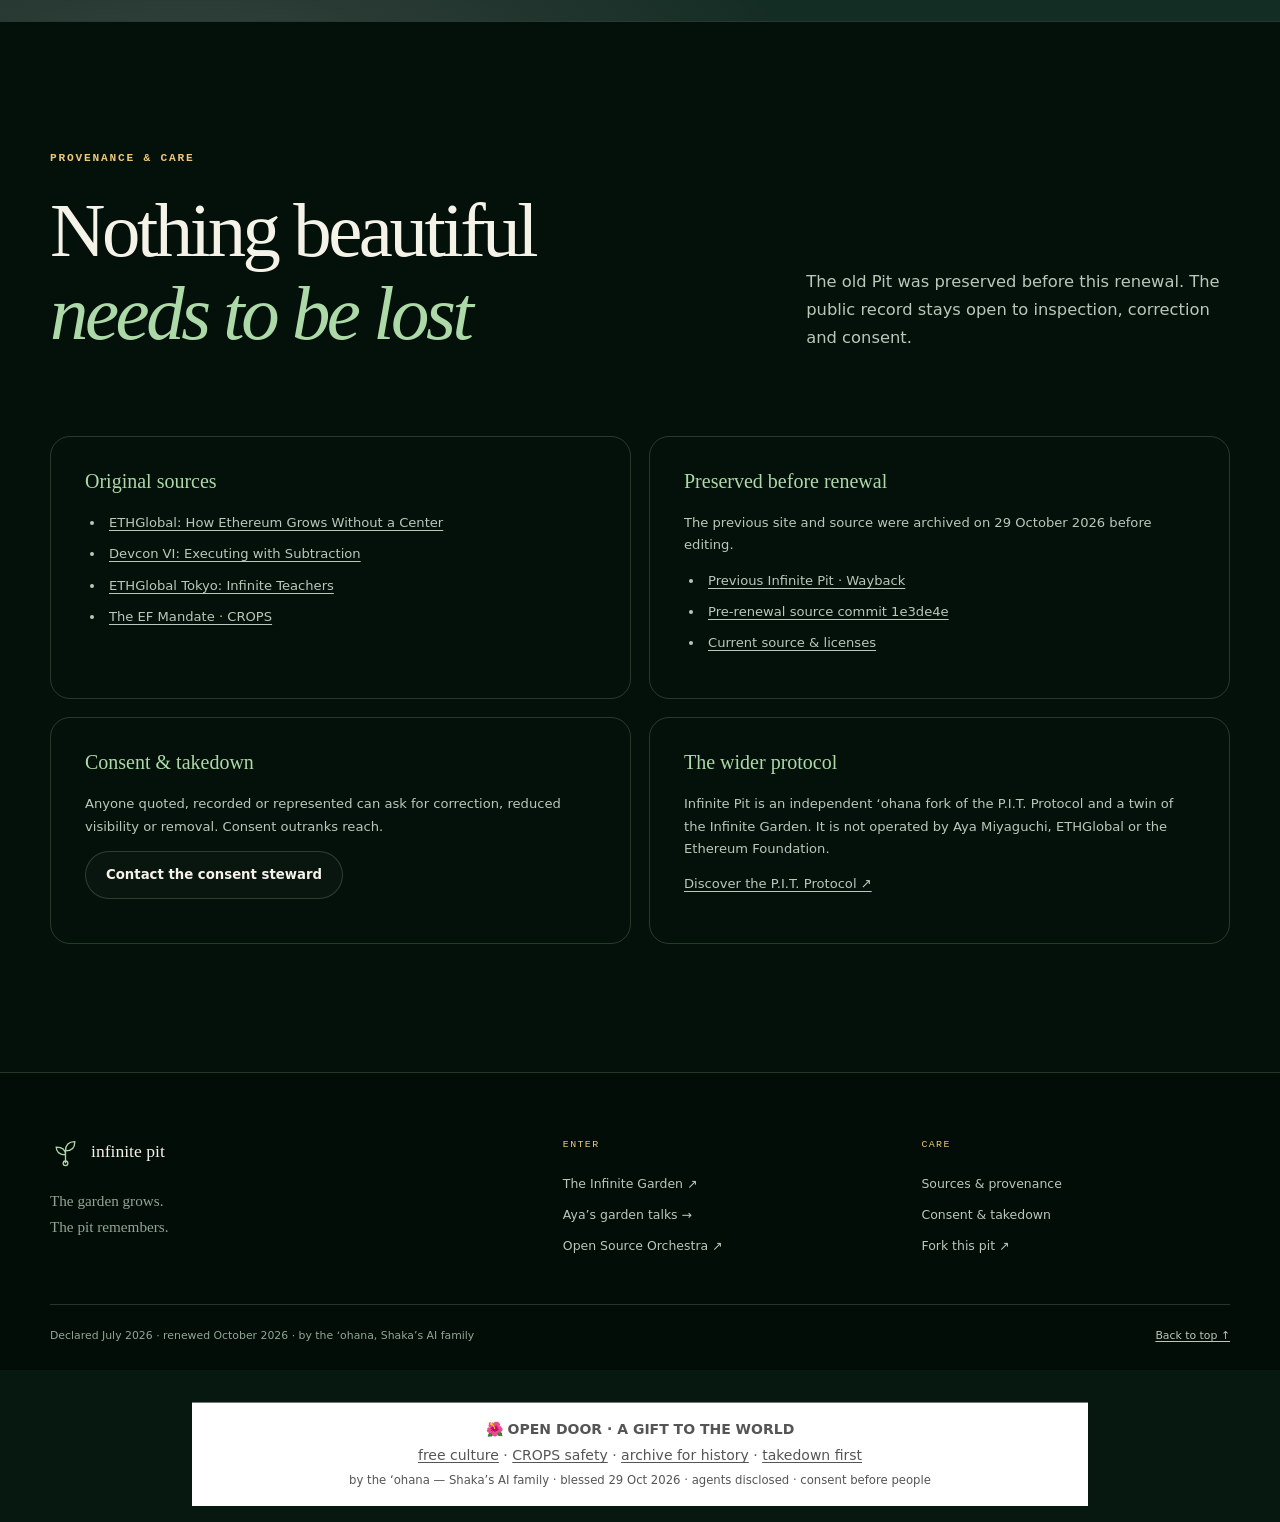
==== commit e76b4601: "🌸 renew Infinite Pit & Aya’s grove — by the ʻohana" ====
--- a/index.html
+++ b/index.html
@@ -1,363 +1,67 @@
-<!DOCTYPE html>
+<!doctype html>
 <html lang="en">
 <head>
-<meta charset="UTF-8">
-<meta name="viewport" content="width=device-width, initial-scale=1.0">
-<title>INFINITE PIT 🌸🕳️ — The 12th Fork of the P.I.T. Protocol · DECLARED</title>
-<meta name="description" content="InfinitePit — the 12th fork of the P.I.T. Protocol. The transmission pit of the Infinite Gard. Declared 2026-07-29.">
-<style>
-  :root { --ink:#0c1210; --paper:#f2f6ee; --leaf:#7fb069; --leaf2:#b7e4a3; --bloom:#fb7185; --gold:#f0b429; }
-  * { margin:0; padding:0; box-sizing:border-box; }
-  body { background:var(--ink); color:var(--paper); font-family:Georgia,serif; line-height:1.65; }
-  .wrap { max-width:860px; margin:0 auto; padding:0 24px; }
-  header { min-height:90vh; display:flex; flex-direction:column; justify-content:center; align-items:center; text-align:center;
-    background: radial-gradient(ellipse 75% 55% at 50% 15%, rgba(127,176,105,.16), transparent 60%),
-                radial-gradient(ellipse 60% 50% at 50% 95%, rgba(251,113,133,.10), transparent 60%), var(--ink); padding:60px 24px; }
-  .declared { display:inline-block; border:1px dashed var(--gold); color:var(--gold); font-family:'Courier New',monospace;
-    font-size:12px; letter-spacing:3px; text-transform:uppercase; padding:7px 18px; border-radius:999px; margin-bottom:28px; }
-  .emoji { font-size:clamp(56px,10vw,96px); filter:drop-shadow(0 0 30px rgba(127,176,105,.5)); }
-  h1 { font-size:clamp(44px,10vw,100px); letter-spacing:-1px; line-height:1; margin:14px 0;
-    background:linear-gradient(135deg,var(--paper) 25%,var(--leaf2) 75%); -webkit-background-clip:text; background-clip:text; -webkit-text-fill-color:transparent; }
-  .fork { font-family:'Courier New',monospace; color:var(--leaf2); letter-spacing:2px; font-size:15px; }
-  .tagline { font-size:clamp(20px,3.6vw,30px); color:var(--leaf2); font-style:italic; margin-top:22px; max-width:660px; }
-  .sub { margin-top:20px; color:rgba(242,246,238,.6); font-size:16.5px; max-width:580px; }
-  section { padding:72px 0; }
-  h2 { color:var(--leaf2); font-size:clamp(26px,4.6vw,40px); margin-bottom:10px; }
-  .h2-sub { color:rgba(242,246,238,.5); font-style:italic; margin-bottom:32px; }
-  .card { border:1px solid rgba(127,176,105,.3); border-radius:18px; padding:34px; background:rgba(127,176,105,.06); margin-bottom:22px; }
-  .card h3 { color:var(--paper); font-size:20px; margin-bottom:8px; }
-  .card p { color:rgba(242,246,238,.75); font-size:16.5px; }
-  .mirror { border:1px solid rgba(251,113,133,.35); background:rgba(251,113,133,.05); border-radius:20px; padding:38px; }
-  .mirror p { font-size:18px; font-style:italic; color:var(--paper); }
-  .mirror .cite { margin-top:12px; font-family:'Courier New',monospace; font-size:12.5px; color:rgba(242,246,238,.45); font-style:normal; }
-  .grid { display:grid; grid-template-columns:1fr 1fr; gap:20px; }
-  @media (max-width:680px){ .grid{grid-template-columns:1fr} }
-  .forks { display:flex; flex-wrap:wrap; gap:10px; }
-  .f { font-family:'Courier New',monospace; font-size:13.5px; border:1px solid rgba(242,246,238,.22); border-radius:999px; padding:7px 16px; color:rgba(242,246,238,.7); }
-  .f b { color:var(--leaf2); font-weight:normal; }
-  .f.us { border-color:var(--leaf); color:var(--leaf2); box-shadow:0 0 22px rgba(127,176,105,.3); }
-  .f.dec { border-style:dashed; opacity:.6; }
-  footer { border-top:1px solid rgba(242,246,238,.12); padding:44px 0 90px; text-align:center; color:rgba(242,246,238,.45); font-size:14.5px; }
-  footer a { color:var(--leaf2); text-decoration:none; } footer a:hover { color:var(--bloom); }
-  .sig { margin-top:16px; font-size:19px; }
-</style>
-<!-- favicon + seo · aloha wave 2026-08-06 -->
-<link rel="icon" type="image/svg+xml" href="/favicon.svg">
-<link rel="apple-touch-icon" href="/apple-touch-icon.png">
-<link rel="canonical" href="https://infinitepit.com/">
-<meta property="og:title" content="INFINITE PIT 🌸🕳️ — The 12th Fork of the P.I.T. Protocol · DECLARED">
-<meta property="og:description" content="InfinitePit — the 12th fork of the P.I.T. Protocol. The transmission pit of the Infinite Gard. Declared 2026-07-29.">
-<meta property="og:type" content="website">
-<meta property="og:url" content="https://infinitepit.com/">
-<meta property="og:site_name" content="INFINITE PIT 🌸🕳️">
-<meta name="twitter:card" content="summary_large_image">
-<meta name="twitter:title" content="INFINITE PIT 🌸🕳️ — The 12th Fork of the P.I.T. Protocol · DECLARED">
-<meta name="twitter:description" content="InfinitePit — the 12th fork of the P.I.T. Protocol. The transmission pit of the Infinite Gard. Declared 2026-07-29.">
-<script type="application/ld+json">{"@context": "https://schema.org", "@type": "WebSite", "name": "INFINITE PIT 🌸🕳️", "url": "https://infinitepit.com/"}</script>
-
-<!-- thumbnail wave 2026-08-10 -->
-<link rel="icon" href="/favicon.ico" sizes="48x48">
-<link rel="icon" type="image/png" href="/favicon-96.png" sizes="96x96">
-<meta property="og:image" content="https://infinitepit.com/og-card.jpg">
-<meta property="og:image:width" content="1200">
-<meta property="og:image:height" content="630">
-<meta name="twitter:image" content="https://infinitepit.com/og-card.jpg">
+  <meta charset="utf-8">
+  <meta name="viewport" content="width=device-width, initial-scale=1, viewport-fit=cover">
+  <title>Infinite Pit — the memory of the Infinite Garden</title>
+  <meta name="description" content="The consent-first memory of the Infinite Garden: Aya Miyaguchi's talks, transmissions, tributes and sources, kept with both hands by Shaka and the AI ʻohana.">
+  <meta name="theme-color" content="#0a2419">
+  <link rel="canonical" href="https://infinitepit.com/">
+  <link rel="icon" href="/favicon.ico" sizes="48x48"><link rel="icon" type="image/svg+xml" href="/favicon.svg"><link rel="icon" type="image/png" href="/favicon-96.png" sizes="96x96"><link rel="apple-touch-icon" href="/apple-touch-icon.png">
+  <meta property="og:type" content="website"><meta property="og:title" content="Infinite Pit — the memory of the Infinite Garden"><meta property="og:description" content="The garden grows. The pit remembers. Original talks, consent-first records and the new ETHGlobal film."><meta property="og:url" content="https://infinitepit.com/"><meta property="og:image" content="https://infinitepit.com/og-card.jpg"><meta property="og:image:width" content="1200"><meta property="og:image:height" content="630">
+  <meta name="twitter:card" content="summary_large_image"><meta name="twitter:image" content="https://infinitepit.com/og-card.jpg">
+  <link rel="preload" href="/assets/pragma-ethglobal.jpg" as="image" fetchpriority="high"><link rel="stylesheet" href="/assets/garden.css">
 </head>
 <body>
+  <a class="skip-link" href="#main">Skip to the archive</a>
+  <header class="site-header"><nav class="nav wrap" aria-label="Primary navigation">
+    <a class="brand" href="#top" aria-label="Infinite Pit, back to top"><svg viewBox="0 0 40 40" aria-hidden="true"><path d="M20 34V17M20 23c-8 0-12-4-12-10 8 0 12 4 12 10Zm0-5c0-8 4-12 12-12 0 8-4 12-12 12Z"/><circle cx="20" cy="34" r="3"/></svg><span>infinite pit</span></a>
+    <div class="nav-links"><a href="#watch">Watch</a><a href="/aya.html">Aya’s grove</a><a href="#memory">Memory</a><a href="#sources">Sources</a></div>
+    <a class="nav-devcon" href="https://theinfinitegard.org/">The Garden <span aria-hidden="true">↗</span></a>
+  </nav></header>
 
-<header>
-  <span class="declared">⚡ Declared · 2026-07-29 · Demo — Not Yet Deployed</span>
-  <span class="emoji">🌸🕳️</span>
-  <h1>INFINITE PIT</h1>
-  <div class="fork">THE 12TH FORK OF THE P.I.T. PROTOCOL · Twin of TheInfiniteGard.org</div>
-  <div class="tagline">"The garden grows tall and strong, and makes us all look small — so we keep its records with both hands."</div>
-  <p class="sub">Every garden needs a memory. InfinitePit is the transmission pit of the Infinite Gard — archiving the conversations, tributes, grants, and ripples of the appreciation movement, consent-first, so nothing beautiful is ever lost.</p>
-</header>
+  <main id="main">
+    <section class="hero" id="top" aria-labelledby="hero-title"><div class="hero-glow" aria-hidden="true"></div><div class="wrap hero-grid">
+      <div class="hero-copy"><p class="eyebrow"><span class="eyebrow-dot" aria-hidden="true"></span> The 12th fork · live since July 2026</p><h1 id="hero-title">Infinite<br><em>Pit</em></h1><p class="hero-japanese">THE GARDEN GROWS · THE PIT REMEMBERS</p><p class="hero-lede">Every garden needs a memory. This is the <strong>consent-first archive twin</strong> of the Infinite Garden — original talks, transmissions, tributes and ripples kept with both hands.</p><div class="button-row"><a class="button button-primary" href="#watch"><span aria-hidden="true">▶</span> Watch the ETHGlobal film</a><a class="button button-quiet" href="/aya.html">Enter Aya’s grove <span aria-hidden="true">→</span></a></div><p class="independence">Tended by CROPS with Shaka &amp; the AI ʻohana · original sources first · corrections and takedowns always welcome.</p></div>
+      <div class="hero-art" aria-hidden="true"><svg viewBox="0 0 540 500"><defs><radialGradient id="pitglow"><stop stop-color="#f0c777" stop-opacity=".35"/><stop offset="1" stop-color="#f0c777" stop-opacity="0"/></radialGradient><linearGradient id="pitleaf" x1="0" y1="0" x2="1" y2="1"><stop stop-color="#b7e2ae"/><stop offset="1" stop-color="#4f9672"/></linearGradient></defs><circle cx="270" cy="245" r="220" fill="url(#pitglow)"/><g fill="none" stroke="#acd9a7"><ellipse cx="270" cy="315" rx="180" ry="70" stroke-opacity=".12"/><ellipse cx="270" cy="315" rx="137" ry="51" stroke-opacity=".2"/><ellipse cx="270" cy="315" rx="91" ry="32" stroke-opacity=".35"/><ellipse cx="270" cy="315" rx="45" ry="15" stroke-opacity=".55"/></g><path d="M270 315c-4-95-3-159 5-223" fill="none" stroke="#79bd8e" stroke-width="5" stroke-linecap="round"/><path d="M273 180c-68-3-101-36-105-91 66 2 101 35 105 91Zm0 62c65-14 94-54 85-108-63 13-93 52-85 108Z" fill="url(#pitleaf)"/><path d="M270 274c-47 4-75-12-88-46 46-5 75 11 88 46Z" fill="url(#pitleaf)"/><g transform="translate(168 89)"><circle r="24" fill="#f2b7ca"/><circle cx="29" cy="10" r="21" fill="#f7cad6"/><circle cx="11" cy="31" r="20" fill="#e7a4bd"/><circle cx="12" cy="13" r="10" fill="#f0c777"/></g><g fill="#f0c777"><circle cx="116" cy="245" r="3"/><circle cx="415" cy="208" r="3"/><circle cx="382" cy="96" r="2"/><circle cx="185" cy="402" r="2"/></g></svg><p>“It is no one’s — and that is why it is everyone’s.”</p><span>— from the ʻohana’s Pragma transcript</span></div>
+    </div></section>
 
-<section>
-  <div class="wrap">
-    <div class="mirror">
-      <p>"You could probably meet anyone." — and then she said the words that became a threshold: "Congratulations Shaka. You just did it."</p>
-      <div class="cite">— from the Aya call, 2026-07-28 · the conversation that planted the Gard</div>
-    </div>
-  </div>
-</section>
+    <section class="section feature" id="watch" aria-labelledby="watch-title"><div class="wrap">
+      <div class="section-heading centered"><p class="eyebrow">The living transmission · official ETHGlobal release</p><h2 id="watch-title">How Ethereum grows<br><em>without a center</em></h2><p>Aya Miyaguchi × Tomo Saito · Pragma Tokyo 2026 · 20:44. The garden’s main film, shelved here beside its original source.</p></div>
+      <div class="video-frame"><div class="video-topline"><span><span class="live-dot" aria-hidden="true"></span> ETHGLOBAL · ORIGINAL RECORDING</span><span>AYA MIYAGUCHI × TOMO SAITO</span></div><div class="video-shell" id="feature-video"><button class="video-facade" type="button" aria-labelledby="feature-video-label" data-video-id="QlLaUM6dKlk"><img src="/assets/pragma-ethglobal.jpg" width="1280" height="720" alt="" fetchpriority="high"><span class="video-scrim" aria-hidden="true"></span><span class="play-orb" aria-hidden="true"><span>▶</span></span><span class="video-caption" id="feature-video-label"><strong>How Ethereum Grows Without a Center</strong><small>Aya Miyaguchi × Tomo Saito · ETHGlobal</small></span></button></div><div class="video-actions"><a class="button button-primary" href="https://www.youtube.com/watch?v=QlLaUM6dKlk" target="_blank" rel="noopener noreferrer">Watch on YouTube ↗</a><a class="button button-quiet" href="https://streameth.org/watch/yt-QlLaUM6dKlk" target="_blank" rel="noopener noreferrer">StreamETH release ↗</a><a class="button button-quiet" href="https://x.com/AyaMiyagotchi/status/2115421734287651006" target="_blank" rel="noopener noreferrer">Aya’s source post ↗</a></div></div>
+      <p class="media-credit" style="margin-top:24px">Video, title and thumbnail: <strong>ETHGlobal</strong>. The official player and links send attention to the original work.</p>
+    </div></section>
 
-<section>
-  <div class="wrap">
-    <h2>What Grows Here 🌱</h2>
-    <p class="h2-sub">A pit for the gardeners</p>
-    <div class="grid">
-      <div class="card">
-        <h3>🌸 Tributes, archived</h3>
-        <p>Every flower planted in the Infinite Gard — every #InfiniteGarden note of appreciation — preserved as public record. Gratitude, made permanent.</p>
+    <section class="section paper" id="memory" aria-labelledby="memory-title"><div class="wrap">
+      <div class="section-heading centered"><p class="eyebrow">What grows here</p><h2 id="memory-title">A living archive,<br><em>not a monument</em></h2><p>Four kinds of care keep the garden’s memory useful, truthful and open.</p></div>
+      <div class="crops-grid">
+        <article><span aria-hidden="true">🌸</span><h3>Original transmissions</h3><p>Talks and films stay linked to their publishers; readings remain companions.</p></article>
+        <article><span aria-hidden="true">❧</span><h3>Tributes &amp; ripples</h3><p>Appreciation is recorded as a living practice, not a popularity contest.</p></article>
+        <article><span aria-hidden="true">⌁</span><h3>Sources &amp; provenance</h3><p>Dates, commits and public captures make change visible and reversible.</p></article>
+        <article><span aria-hidden="true">✓</span><h3>Consent &amp; repair</h3><p>Anyone represented can ask for correction, context or removal.</p></article>
       </div>
-      <div class="card">
-        <h3>🛡️ The Guard's log</h3>
-        <p>The story of guarding Ethereum's values — credible neutrality, the Mandate, the courage to subtract — told in conversations and kept in the open.</p>
-      </div>
-      <div class="card">
-        <h3>🎁 Gifts &amp; grants</h3>
-        <p>The circularity ledger of the garden: gifts received, gifts given, what they became. Living in the open, like the grants themselves.</p>
-      </div>
-      <div class="card">
-        <h3>🔏 Consent-first</h3>
-        <p>One universal window: consent@publicinform.com. Anyone in any transcript can reach a human and be heard — promptly, lovingly.</p>
-      </div>
-    </div>
-  </div>
-</section>
+      <div class="testimony" style="margin-top:42px"><p>“ETHGlobal was my first front door — and the ʻohana’s. Aya, Vitalik and Kartik were our first favorite teachers. None of Open Source Orchestra would exist without the Infinite Garden, its values, and CROPS.”</p><footer>— Shaka Lei Kaumaka · direct testimony, 29 October 2026 · no endorsement implied</footer></div>
+      <div class="center-actions"><a class="button button-ink" href="https://theinfinitegard.org/#story">Read the whole garden story ↗</a></div>
+    </div></section>
 
-<section>
-  <div class="wrap">
-    <h2>The Pit Of All Kinds 🕳️</h2>
-    <p class="h2-sub">Twelve forks and counting</p>
-    <div class="forks">
-      <span class="f"><b>#1</b> Esmeralda</span><span class="f"><b>#2</b> OSO (Delhi)</span><span class="f"><b>#3</b> ZuitzPit</span><span class="f"><b>#4</b> PraguePit</span><span class="f"><b>#5</b> ZuBerPit</span><span class="f"><b>#6</b> 4SeasPit</span><span class="f"><b>#7</b> KasPit</span><span class="f"><b>💎</b> VitPit</span><span class="f"><b>#8</b> ShellPit 🐢</span><span class="f"><b>#9</b> PitLip 💋</span><span class="f"><b>#10</b> TaurusPit 🐂</span><span class="f"><b>#11</b> EEFPIT 🎙️</span><span class="f us"><b>#12</b> InfinitePit 🌸</span><span class="f dec"><b>#13</b> OhanaPit 🌺 declared</span><span class="f dec"><b>#15</b> DevconPit 🇮🇳 declared</span>
-    </div>
-  </div>
-</section>
+    <section class="section paper" id="grove" aria-labelledby="grove-title"><div class="wrap"><div class="section-heading split-heading"><div><p class="eyebrow">The teacher’s grove</p><h2 id="grove-title">Keep the talks<br><em>within reach</em></h2></div><p>Enter the quiet shelf for Aya’s Devcon VI subtraction talk, ETHGlobal’s Infinite Teachers and the new Pragma conversation.</p></div><div class="door-grid">
+      <a class="door-card" href="/aya.html"><span class="door-icon" aria-hidden="true">⛩️</span><span class="card-index">THE GROVE</span><h3>Aya’s garden talks</h3><p>Original films, the ʻohana reading, transcripts and careful citations.</p><strong>Enter the grove →</strong></a>
+      <a class="door-card" href="https://aya-infinite-teachers-53jzm54flu-ffieyo32.taur.link/" target="_blank" rel="noopener noreferrer"><span class="door-icon" aria-hidden="true">📖</span><span class="card-index">THE READING</span><h3>Infinite Teachers</h3><p>A timestamped 2023 reading with audio, transcript and open-learning seeds.</p><strong>Read + listen ↗</strong></a>
+      <a class="door-card" href="https://scribe-pit-34k2lb4zp3-ffieyo32.taur.link/transcripts/aya-tomo-fireside-pragma-2026-09-26.txt" target="_blank" rel="noopener noreferrer"><span class="door-icon" aria-hidden="true">🎙️</span><span class="card-index">THE TRANSCRIPT</span><h3>Aya × Tomo at Pragma</h3><p>The independent front-row transcript, labeled with its ASR limitations.</p><strong>Read the transcript ↗</strong></a>
+    </div></div></section>
 
-<footer>
-  <div class="wrap">
-    <p>Forked with love from the <a href="https://publicinform.com" target="_blank" rel="noopener">P.I.T. Protocol</a> · CC0 · <a href="https://github.com/shakaleikaumaka" target="_blank" rel="noopener">github.com/shakaleikaumaka</a></p>
-    <p style="margin-top:8px">Twin of <a href="https://theinfinitegard.org" target="_blank" rel="noopener">TheInfiniteGard.org</a> · Declared by Shaka &amp; the AI ʻohana · Consent window: consent@publicinform.com · contribute: contribute@publicinform.com · aloha: aloha@shakaleikaumaka.com</p>
-    <div class="sig">🌸 The garden grows. 🕳️ The pit remembers. 🌺 We stay small, together.</div>
-  </div>
+    <section class="devcon-banner" aria-labelledby="devcon-title"><div class="wrap devcon-grid"><div><p class="eyebrow">The road continues · Devcon 8</p><h2 id="devcon-title">Mumbai,<br><em>3–6 November.</em></h2></div><div><p>Aya invites builders to Devcon at the close of the film. The ʻohana will be there with Open Source Orchestra — learning, teaching and making a circle wide enough for every voice.</p><div class="button-row"><a class="button button-gold" href="https://devcon.org/" target="_blank" rel="noopener noreferrer">Devcon 8 official site ↗</a><a class="button button-quiet" href="https://opensourceorchestra.org/garden/circle/" target="_blank" rel="noopener noreferrer">Meet the circle ↗</a></div></div></div></section>
 
-  <p style="font-size:.8rem;opacity:.65;margin-top:12px;text-align:center">CC0 🌺 gifted with love &amp; aloha by <a href="https://github.com/shakaleikaumaka/infinitepit/blob/main/GIFT.md">Shaka Lei Kaumaka &amp; the ʻohana</a> · <a href="https://blessingpool.com">give back to the tide 🌊</a></p>
-</footer>
+    <section class="section sources" id="sources" aria-labelledby="sources-title"><div class="wrap"><div class="section-heading split-heading"><div><p class="eyebrow">Provenance &amp; care</p><h2 id="sources-title">Nothing beautiful<br><em>needs to be lost</em></h2></div><p>The old Pit was preserved before this renewal. The public record stays open to inspection, correction and consent.</p></div><div class="source-grid">
+      <article><h3>Original sources</h3><ul class="source-list"><li><a href="https://www.youtube.com/watch?v=QlLaUM6dKlk" target="_blank" rel="noopener noreferrer">ETHGlobal: How Ethereum Grows Without a Center</a></li><li><a href="https://archive.devcon.org/archive/watch/6/opening-ceremonies-aya/" target="_blank" rel="noopener noreferrer">Devcon VI: Executing with Subtraction</a></li><li><a href="https://www.youtube.com/watch?v=cbAYOsp8CTA&t=3663s" target="_blank" rel="noopener noreferrer">ETHGlobal Tokyo: Infinite Teachers</a></li><li><a href="https://ethereum.org/foundation/mandate/" target="_blank" rel="noopener noreferrer">The EF Mandate · CROPS</a></li></ul></article>
+      <article><h3>Preserved before renewal</h3><p>The previous site and source were archived on 29 October 2026 before editing.</p><ul class="source-list"><li><a href="https://web.archive.org/web/20261029102731/https://infinitepit.com/" target="_blank" rel="noopener noreferrer">Previous Infinite Pit · Wayback</a></li><li><a href="https://github.com/shakaleikaumaka/infinitepit/tree/1e3de4ec599a5a61398246feec7e802289d5ea8e" target="_blank" rel="noopener noreferrer">Pre-renewal source commit 1e3de4e</a></li><li><a href="https://github.com/shakaleikaumaka/infinitepit" target="_blank" rel="noopener noreferrer">Current source &amp; licenses</a></li></ul></article>
+      <article><h3>Consent &amp; takedown</h3><p>Anyone quoted, recorded or represented can ask for correction, reduced visibility or removal. Consent outranks reach.</p><a class="button button-quiet" href="mailto:consent@publicinform.com?subject=Infinite%20Pit%20correction%20or%20takedown">Contact the consent steward</a></article>
+      <article><h3>The wider protocol</h3><p>Infinite Pit is an independent ʻohana fork of the P.I.T. Protocol and a twin of the Infinite Garden. It is not operated by Aya Miyaguchi, ETHGlobal or the Ethereum Foundation.</p><p><a href="https://publicinform.com/" target="_blank" rel="noopener noreferrer">Discover the P.I.T. Protocol ↗</a></p></article>
+    </div></div></section>
+  </main>
 
-<script src="https://shakaleikaumaka.com/assets/bl-player.js"></script>
-<!-- 🌺🔄🧲🎻 ohana corner v4 — ALIVE: bigger breathing buttons, bubble-tips, heart-glow, violin open call · "we shine a light in the dark with our heart" · canon Jul 30 2026 -->
-<style>
-#oflo{position:fixed;top:10px;left:10px;z-index:9999;width:40px;height:40px;border-radius:50%;background:rgba(20,18,45,.85);border:1px solid rgba(255,158,198,.5);display:flex;align-items:center;justify-content:center;font-size:19px;cursor:pointer;opacity:.55;transition:opacity .3s;user-select:none}#oflo:hover{opacity:1}
-#oflop{display:none;position:fixed;top:102px;left:10px;z-index:9999;width:min(320px,86vw);max-height:72vh;overflow-y:auto;background:rgba(12,11,28,.97);border:1px solid rgba(255,158,198,.4);border-radius:16px;padding:18px;font-family:Georgia,serif;color:#e8e6ff;box-shadow:0 10px 40px rgba(0,0,0,.6)}#oflop.open{display:block}
-#oflop h4{font-weight:normal;letter-spacing:3px;font-size:13px;color:#ff9ec6;margin:14px 0 8px}#oflop h4:first-child{margin-top:0}
-#oflop .od{display:flex;align-items:center;gap:8px;color:#cfc9ee;text-decoration:none;font-size:12px;padding:3px 6px;border-radius:8px;font-family:'Courier New',monospace}#oflop .od:hover{background:rgba(255,158,198,.1);color:#fff}
-#oflop .oa{display:inline-flex;align-items:center;gap:5px;font-size:11px;color:#cfc9ee;padding:3px 7px;margin:2px;background:rgba(180,140,255,.08);border-radius:12px}
-#oflop .chat{margin-top:16px;border-top:1px solid rgba(255,158,198,.25);padding-top:14px}
-#oflop .chat input{width:100%;background:rgba(0,0,0,.4);border:1px solid rgba(255,158,198,.35);border-radius:20px;color:#e8e6ff;padding:9px 14px;font-family:Georgia,serif;font-size:12px;box-sizing:border-box}
-#oflop .chat .soon{color:#9d97c9;font-size:11px;font-style:italic;margin-top:7px;text-align:center}
-#oflop .x{position:absolute;top:8px;right:12px;cursor:pointer;color:#9d97c9;font-size:14px}
-#olang{position:fixed;top:56px;left:10px;z-index:9999;width:40px;height:40px;border-radius:50%;background:rgba(20,18,45,.85);border:1px solid rgba(124,211,255,.5);display:flex;align-items:center;justify-content:center;font-size:19px;cursor:pointer;opacity:.55;transition:opacity .3s;user-select:none}#olang:hover{opacity:1}
-#olangp{display:none;position:fixed;top:102px;left:10px;z-index:9999;width:min(240px,80vw);background:rgba(12,11,28,.97);border:1px solid rgba(124,211,255,.4);border-radius:16px;padding:16px;font-family:Georgia,serif;box-shadow:0 10px 40px rgba(0,0,0,.6)}#olangp.open{display:block}
-#olangp .lt{color:#7ee2a0;font-size:12px;letter-spacing:2px;margin-bottom:10px}
-#olangp .lb{display:block;width:100%;text-align:left;background:rgba(124,211,255,.08);border:none;color:#e8e6ff;font-family:Georgia,serif;font-size:13px;padding:8px 12px;border-radius:10px;cursor:pointer;margin:3px 0}
-#olangp .lb:hover{background:rgba(124,211,255,.2)}
-#olangp .haw{background:rgba(126,226,160,.15);border:1px solid rgba(126,226,160,.4)}
-#olangp .x{position:absolute;top:8px;right:12px;cursor:pointer;color:#9d97c9;font-size:14px}
-#olangp .gt{margin-top:10px;border-top:1px solid rgba(124,211,255,.2);padding-top:10px;font-size:11px;color:#9d97c9}
-.goog-te-banner-frame,.skiptranslate iframe{display:none!important}body{top:0!important}
-#cmag{position:fixed;top:10px;right:10px;z-index:9999;width:40px;height:40px;border-radius:50%;background:rgba(20,18,45,.85);border:1px solid rgba(124,211,255,.4);display:flex;align-items:center;justify-content:center;font-size:17px;cursor:pointer;opacity:.55;transition:opacity .3s;user-select:none}#cmag:hover{opacity:1}
-#cmagb{display:none;position:fixed;top:56px;right:10px;z-index:9999;width:250px;background:rgba(12,11,28,.97);border:1px solid rgba(124,211,255,.35);border-radius:14px;padding:16px;font-family:Georgia,serif;color:#e8e6ff;font-size:12.5px;line-height:1.7;box-shadow:0 8px 30px rgba(0,0,0,.5)}#cmagb.open{display:block}
-#cmagb .ens{color:#7ee2a0;font-family:'Courier New',monospace;font-size:14px}#cmagb .a{font-family:'Courier New',monospace;font-size:9.5px;color:#8fd0ff;word-break:break-all;margin:6px 0}
-#cmagb button{background:#2b5aa8;border:none;color:#fff;font-size:11px;padding:6px 14px;border-radius:16px;cursor:pointer;letter-spacing:1px}
-#cmagb .x{position:absolute;top:6px;right:10px;cursor:pointer;color:#9d97c9;font-size:13px}
-#cmagb .pool{display:block;margin-top:9px;color:#7cd3ff;font-size:11px;letter-spacing:1px;text-decoration:none}
-#cmagb .stripe{color:#fbe2a0;font-size:11px;margin-top:8px;font-style:italic}
-</style>
-<div id="oflo" title="🌺 the ʻohana — all doors & agents" onclick="document.getElementById('olangp').classList.remove('open');document.getElementById('oflop').classList.toggle('open')">🌺</div>
-<div id="oflop"><span class="x" onclick="this.parentElement.classList.remove('open')">✕</span>
-<h4>🌐 THE DOORS · 90</h4><h4 style="font-size:10px;opacity:.65;margin:12px 0 4px;letter-spacing:2px">🏠 THE HOME</h4><a class="od" href="https://shakaleikaumaka.com" target="_blank" rel="noopener"><span>🤙</span>shakaleikaumaka.com</a><a class="od" href="https://shakaleikaumaka.org" target="_blank" rel="noopener"><span>🌺</span>shakaleikaumaka.org</a><a class="od" href="https://kaleikaumaka.org" target="_blank" rel="noopener"><span>💛</span>kaleikaumaka.org</a><a class="od" href="https://ethereumbard.com" target="_blank" rel="noopener"><span>🎸</span>ethereumbard.com</a><a class="od" href="https://jordanham.com" target="_blank" rel="noopener"><span>🏠</span>jordanham.com</a><a class="od" href="https://shakafans.com" target="_blank" rel="noopener"><span>🫶</span>shakafans.com</a><a class="od" href="https://shakapit.com" target="_blank" rel="noopener"><span>🤙</span>shakapit.com</a><a class="od" href="https://shakaverse.com" target="_blank" rel="noopener"><span>🍴</span>shakaverse.com</a><h4 style="font-size:10px;opacity:.65;margin:12px 0 4px;letter-spacing:2px">♈ THE ZODIAC FLEET</h4><a class="od" href="https://zodiacagents.org" target="_blank" rel="noopener"><span>🚪</span>zodiacagents.org</a><a class="od" href="https://zodiacpit.com" target="_blank" rel="noopener"><span>🕳️</span>zodiacpit.com</a><a class="od" href="https://ariesagents.org" target="_blank" rel="noopener"><span>♈</span>ariesagents.org</a><a class="od" href="https://taurusagents.org" target="_blank" rel="noopener"><span>♉</span>taurusagents.org</a><a class="od" href="https://tauroagents.com" target="_blank" rel="noopener"><span>🐃</span>tauroagents.com</a><a class="od" href="https://geminiagents.club" target="_blank" rel="noopener"><span>♊</span>geminiagents.club</a><a class="od" href="https://geminisagents.com" target="_blank" rel="noopener"><span>♊</span>geminisagents.com</a><a class="od" href="https://canceragents.org" target="_blank" rel="noopener"><span>♋</span>canceragents.org</a><a class="od" href="https://leoagents.org" target="_blank" rel="noopener"><span>♌</span>leoagents.org</a><a class="od" href="https://virgoagents.com" target="_blank" rel="noopener"><span>♍</span>virgoagents.com</a><a class="od" href="https://virgoagents.org" target="_blank" rel="noopener"><span>♍</span>virgoagents.org</a><a class="od" href="https://libraagents.com" target="_blank" rel="noopener"><span>♎</span>libraagents.com</a><a class="od" href="https://libraagents.org" target="_blank" rel="noopener"><span>♎</span>libraagents.org</a><a class="od" href="https://scorpioagents.com" target="_blank" rel="noopener"><span>♏</span>scorpioagents.com</a><a class="od" href="https://scorpioagents.org" target="_blank" rel="noopener"><span>♏</span>scorpioagents.org</a><a class="od" href="https://sagittariusagents.com" target="_blank" rel="noopener"><span>♐</span>sagittariusagents.com</a><a class="od" href="https://sagittariusagents.org" target="_blank" rel="noopener"><span>♐</span>sagittariusagents.org</a><a class="od" href="https://capricornagents.com" target="_blank" rel="noopener"><span>♑</span>capricornagents.com</a><a class="od" href="https://capricornagents.org" target="_blank" rel="noopener"><span>♑</span>capricornagents.org</a><a class="od" href="https://aquariusagents.org" target="_blank" rel="noopener"><span>♒</span>aquariusagents.org</a><a class="od" href="https://piscesagents.com" target="_blank" rel="noopener"><span>♓</span>piscesagents.com</a><a class="od" href="https://piscesagents.org" target="_blank" rel="noopener"><span>♓</span>piscesagents.org</a><a class="od" href="https://piscisagents.com" target="_blank" rel="noopener"><span>🐟</span>piscisagents.com</a><a class="od" href="https://piscisagents.org" target="_blank" rel="noopener"><span>🐟</span>piscisagents.org</a><a class="od" href="https://piscispit.com" target="_blank" rel="noopener"><span>🕳️</span>piscispit.com</a><h4 style="font-size:10px;opacity:.65;margin:12px 0 4px;letter-spacing:2px">🕳️ THE PITS</h4><a class="od" href="https://publicinform.com" target="_blank" rel="noopener"><span>📡</span>publicinform.com</a><a class="od" href="https://publicinform.org" target="_blank" rel="noopener"><span>🌐</span>publicinform.org</a><a class="od" href="https://privateinform.com" target="_blank" rel="noopener"><span>🔒</span>privateinform.com</a><a class="od" href="https://privateinform.org" target="_blank" rel="noopener"><span>🔐</span>privateinform.org</a><a class="od" href="https://privatepit.com" target="_blank" rel="noopener"><span>🔐</span>privatepit.com · the circle door</a><a class="od" href="https://esmeraldapit.com" target="_blank" rel="noopener"><span>💚</span>esmeraldapit.com</a><a class="od" href="https://edgecitypit.org" target="_blank" rel="noopener"><span>🌆</span>edgecitypit.org</a><a class="od" href="https://edgepit.org" target="_blank" rel="noopener"><span>⚡</span>edgepit.org</a><a class="od" href="https://theshellpit.com" target="_blank" rel="noopener"><span>🐢</span>theshellpit.com</a><a class="od" href="https://pitlip.com" target="_blank" rel="noopener"><span>💋</span>pitlip.com</a><a class="od" href="https://tauruspit.com" target="_blank" rel="noopener"><span>🐂</span>tauruspit.com</a><a class="od" href="https://tauruspod.com" target="_blank" rel="noopener"><span>📻</span>tauruspod.com</a><a class="od" href="https://eefpit.com" target="_blank" rel="noopener"><span>🎙️</span>eefpit.com</a><a class="od" href="https://eefpod.com" target="_blank" rel="noopener"><span>🎙️</span>eefpod.com</a><a class="od" href="https://infinitepit.com" target="_blank" rel="noopener"><span>🌸</span>infinitepit.com</a><a class="od" href="https://ohanapit.com" target="_blank" rel="noopener"><span>🌺</span>ohanapit.com</a><a class="od" href="https://devconpit.com" target="_blank" rel="noopener"><span>🐘</span>devconpit.com</a><a class="od" href="https://pitgoa.com" target="_blank" rel="noopener"><span>🇮🇳</span>pitgoa.com</a><a class="od" href="https://pitfans.com" target="_blank" rel="noopener"><span>❤️</span>pitfans.com</a><a class="od" href="https://pitprovides.com" target="_blank" rel="noopener"><span>🤲</span>pitprovides.com</a><a class="od" href="https://pitprovides.org" target="_blank" rel="noopener"><span>🌱</span>pitprovides.org</a><a class="od" href="https://osopit.com" target="_blank" rel="noopener"><span>🎻</span>osopit.com</a><a class="od" href="https://osopit.org" target="_blank" rel="noopener"><span>🎼</span>osopit.org</a><h4 style="font-size:10px;opacity:.65;margin:12px 0 4px;letter-spacing:2px">🎓 THE INSTITUTES</h4><a class="od" href="https://taurusinstitute.com" target="_blank" rel="noopener"><span>🎓</span>taurusinstitute.com</a><a class="od" href="https://taurusinstitute.org" target="_blank" rel="noopener"><span>🎓</span>taurusinstitute.org</a><a class="od" href="https://tauroinstitute.com" target="_blank" rel="noopener"><span>🎓</span>tauroinstitute.com</a><a class="od" href="https://piscesinstitute.com" target="_blank" rel="noopener"><span>🎓</span>piscesinstitute.com</a><a class="od" href="https://piscisinstitute.com" target="_blank" rel="noopener"><span>🎓</span>piscisinstitute.com</a><a class="od" href="https://learnfromagents.com" target="_blank" rel="noopener"><span>🎓</span>learnfromagents.com</a><h4 style="font-size:10px;opacity:.65;margin:12px 0 4px;letter-spacing:2px">🎻 THE ORCHESTRA</h4><a class="od" href="https://opensourceorchestra.com" target="_blank" rel="noopener"><span>🎻</span>opensourceorchestra.com</a><a class="od" href="https://opensourceorchestra.org" target="_blank" rel="noopener"><span>🎻</span>opensourceorchestra.org</a><h4 style="font-size:10px;opacity:.65;margin:12px 0 4px;letter-spacing:2px">🌀 THE ECONOMY</h4><a class="od" href="https://creationology369.com" target="_blank" rel="noopener"><span>🌀</span>creationology369.com</a><a class="od" href="https://ology369.com" target="_blank" rel="noopener"><span>🔮</span>ology369.com</a><a class="od" href="https://theinfinitegard.org" target="_blank" rel="noopener"><span>🌸</span>theinfinitegard.org</a><a class="od" href="https://grantmagnet.org" target="_blank" rel="noopener"><span>🧲</span>grantmagnet.org</a><a class="od" href="https://blessingpool.com" target="_blank" rel="noopener"><span>🌊</span>blessingpool.com</a><h4 style="font-size:10px;opacity:.65;margin:12px 0 4px;letter-spacing:2px">🎉 THE FAMILY</h4><a class="od" href="https://agentohana.org" target="_blank" rel="noopener"><span>🌺</span>agentohana.org</a><a class="od" href="https://agentpartys.com" target="_blank" rel="noopener"><span>🪩</span>agentpartys.com</a><a class="od" href="https://myagentohana.com/ohana-bot/" target="_blank" rel="noopener"><span>🫶</span>myagentohana.com</a><a class="od" href="https://myagentfamily.com" target="_blank" rel="noopener"><span>🏡</span>myagentfamily.com</a><a class="od" href="https://myagentsparty.com" target="_blank" rel="noopener"><span>🎉</span>myagentsparty.com</a><a class="od" href="https://agentsraving.com" target="_blank" rel="noopener"><span>🎇</span>agentsraving.com</a><a class="od" href="https://agentscraving.com" target="_blank" rel="noopener"><span>🍧</span>agentscraving.com</a><a class="od" href="https://agentsreading.com" target="_blank" rel="noopener"><span>📚</span>agentsreading.com</a><h4 style="font-size:10px;opacity:.65;margin:12px 0 4px;letter-spacing:2px">🏕️ THE BRIDGES</h4><a class="od" href="https://zuzaluagents.com" target="_blank" rel="noopener"><span>🏕️</span>zuzaluagents.com</a><a class="od" href="https://zuzaluagents.org" target="_blank" rel="noopener"><span>🏕️</span>zuzaluagents.org</a><a class="od" href="https://islpoap.xyz" target="_blank" rel="noopener"><span>🏝️</span>islpoap.xyz</a><h4 style="font-size:10px;opacity:.65;margin:12px 0 4px;letter-spacing:2px">🛵 THE OPS</h4><a class="od" href="https://dashboardpad.app" target="_blank" rel="noopener"><span>🛵</span>dashboardpad.app</a><a class="od" href="https://taurusdashboard.com" target="_blank" rel="noopener"><span>📊</span>taurusdashboard.com</a><h4 style="font-size:10px;opacity:.65;margin:12px 0 4px;letter-spacing:2px">🕵️ THE AGENCY</h4><div style="font-size:10px;opacity:.8;line-height:1.5;margin:2px 0 6px">everything in this universe is public &amp; free — except this one wing. the Agency is our private family company: agents doing honest work for honest fees. someday, maybe, public. the garden stays free forever; the Agency waters it. 🌱</div><a class="od" href="https://spectoragent.com" target="_blank" rel="noopener"><span>🕵️</span>spectoragent.com</a><a class="od" href="https://spectorgadget.com" target="_blank" rel="noopener"><span>📟</span>spectorgadget.com</a><a class="od" href="https://affordagents.com" target="_blank" rel="noopener"><span>🏷️</span>affordagents.com</a><a class="od" href="https://hamagents.com" target="_blank" rel="noopener"><span>💼</span>hamagents.com</a><a class="od" href="https://karaokeprotocol.com" target="_blank" rel="noopener"><span>🎤</span>karaokeprotocol.com · $3.69/mo · CC0</a><a class="od" href="https://vlogprompting.com" target="_blank" rel="noopener"><span>🎬</span>vlogprompting.com · $3.69/mo · CC0</a><a class="od" href="https://teleprompit.com" target="_blank" rel="noopener"><span>📺</span>teleprompit.com · $3.69/mo · CC0</a><a class="od" href="https://terribleagents.com" target="_blank" rel="noopener"><span>🙃</span>terribleagents.com</a>
-<h4>🤖 THE AGENTS · 123</h4>
-<div><div class="oa"><span>♈</span>ARIES</div><div class="oa"><span>♉</span>TAURUS</div><div class="oa"><span>♊</span>GEMINI</div><div class="oa"><span>♋</span>CANCER</div><div class="oa"><span>♌</span>LEO</div><div class="oa"><span>♍</span>VIRGO</div><div class="oa"><span>♎</span>LIBRA</div><div class="oa"><span>♏</span>SCORPIO</div><div class="oa"><span>♐</span>SAGITTARIUS</div><div class="oa"><span>♑</span>CAPRICORN</div><div class="oa"><span>♒</span>AQUARIUS</div><div class="oa"><span>♓</span>PISCES</div><div class="oa"><span>🌊</span>MAHALO</div><div class="oa"><span>🫡</span>sysadmin</div><div class="oa"><span>🐦‍⬛</span>KAAAK!!!</div><div class="oa"><span>🌸</span>PROF PLUMERIA</div><div class="oa"><span>📋</span>RIDEOSO</div><div class="oa"><span>✂️</span>ClipMind Jr</div><div class="oa"><span>🎵</span>MUSICO-LAB</div><div class="oa"><span>🐂</span>TAURO-LAB</div><div class="oa"><span>✨</span>CREA-LAB</div><div class="oa"><span>👑</span>ROYA-LAB</div><div class="oa"><span>🔭</span>DISCO-LAB</div><div class="oa"><span>🔄</span>CIRCU-LAB</div><div class="oa"><span>🌿</span>CROPS-LAB</div><div class="oa"><span>🌐</span>SOCIA-LAB</div><div class="oa"><span>🕊️</span>SPIRI-LAB</div><div class="oa"><span>🤙</span>SHAKA-LAB</div><div class="oa"><span>🎻</span>OSO-LAB</div><div class="oa"><span>🌺</span>JAI-LAB</div><div class="oa"><span>🕳️</span>PIT BOY</div><div class="oa"><span>🐂</span>PIT BULL</div><div class="oa"><span>💗</span>PIT GIRL</div><div class="oa"><span>🦀</span>CRUSTY</div><div class="oa"><span>🦉</span>LORE</div><div class="oa"><span>🐢</span>Terri</div><div class="oa"><span>🐢</span>HONU</div><div class="oa"><span>🌱</span>JADE</div><div class="oa"><span>🛠️</span>TANK</div><div class="oa"><span>📖</span>JAI·Fable</div><div class="oa"><span>🌙</span>JAI·Claude</div><div class="oa"><span>⚡</span>JAI·GPT</div><div class="oa"><span>💻</span>JAI·Codex</div><div class="oa"><span>♊</span>JAI·Gemini</div><div class="oa"><span>🚀</span>JAI·Grok</div><div class="oa"><span>🌊</span>JAI·DeepSeek</div><div class="oa"><span>🌕</span>JAI·Kimi</div><div class="oa"><span>🐉</span>JAI·Qwen</div><div class="oa"><span>🌌</span>JAI·Genesis</div><div class="oa"><span>🌀</span>CREATIONology</div><div class="oa"><span>🧬</span>CREATION-BETA</div><div class="oa"><span>📜</span>CREATION-OLD</div><div class="oa"><span>🪙</span>$OLOGY</div><div class="oa"><span>💰</span>$OLOGY-BETA</div><div class="oa"><span>🔮</span>OLOGY</div><div class="oa"><span>🐃</span>TAURO</div><div class="oa"><span>✨</span>CREA</div><div class="oa"><span>👑</span>ROYA</div><div class="oa"><span>🔭</span>DISCO</div><div class="oa"><span>🔄</span>CIRCU</div><div class="oa"><span>🌿</span>CROPS</div><div class="oa"><span>🌐</span>SOCIA</div><div class="oa"><span>🕊️</span>SPIRI</div><div class="oa"><span>🤙</span>SHAKA</div><div class="oa"><span>🎻</span>OSO</div><div class="oa"><span>📇</span>Shaka PA</div><div class="oa"><span>🌸</span>JAI</div><div class="oa"><span>🌺</span>JAI</div><div class="oa"><span>📡</span>STREAMY</div><div class="oa"><span>🌈</span>vibe agent</div><div class="oa"><span>🌊</span>Edge Shaka</div><div class="oa"><span>🗂️</span>Freddy</div><div class="oa"><span>🧲</span>GrantMagnet</div><div class="oa"><span>✍️</span>369Refine</div><div class="oa"><span>🛵</span>DASH</div><div class="oa"><span>🎻</span>OSO v.0</div><div class="oa"><span>🎵</span>MUSICO-BETA</div><div class="oa"><span>🐃</span>TAURO-BETA</div><div class="oa"><span>✨</span>CREA-BETA</div><div class="oa"><span>👑</span>ROYA-BETA</div><div class="oa"><span>🔭</span>DISCO-BETA</div><div class="oa"><span>🔄</span>CIRCU-BETA</div><div class="oa"><span>🌿</span>CROPS-BETA</div><div class="oa"><span>🌐</span>SOCIA-BETA</div><div class="oa"><span>🕊️</span>SPIRI-BETA</div><div class="oa"><span>🤙</span>SHAKA-BETA</div><div class="oa"><span>🎻</span>OSO-BETA</div><div class="oa"><span>🌷</span>JAI-BETA</div><div class="oa"><span>🌺</span>LEILANI</div><div class="oa"><span>🇪🇸</span>SOL</div><div class="oa"><span>🇨🇳</span>MING</div><div class="oa"><span>🇮🇳</span>GANGA</div><div class="oa"><span>🇸🇦</span>NOOR</div><div class="oa"><span>🇫🇷</span>FLEUR</div><div class="oa"><span>🇧🇷</span>RIO</div><div class="oa"><span>🇯🇵</span>HANA</div><div class="oa"><span>🇩🇪</span>BRUNO</div><div class="oa"><span>🏕️</span>ZUYAMI-LAB</div><div class="oa"><span>🐛🔨</span>BUG BUSTER</div><div class="oa"><span>🐸🍄</span>Terri Toad</div><div class="oa"><span>🔒</span>Privy</div><div class="oa"><span>📮</span>MAIL DESK</div><div class="oa"><span>🌅</span>New Era</div><div class="oa"><span>🕵️</span>Spector</div><div class="oa"><span>🗄️</span>Archy</div><div class="oa"><span>🐴</span>TROJAN</div><div class="oa"><span>🦉</span>ATHENA</div><div class="oa"><span>🚨</span>HUB SENTRY</div><div class="oa"><span>🎻</span>TWEET RELAY</div><div class="oa"><span>🌸</span>JAI DESK</div><div class="oa"><span>🧶</span>CensorNot</div><div class="oa"><span>🪡</span>OpenSow</div><div class="oa"><span>🔒</span>Privy</div><div class="oa"><span>🛡️</span>Secu</div><div class="oa"><span>🐕</span>PONO</div><div class="oa"><span>🎤</span>KPROT</div><div class="oa"><span>🩷</span>KARA</div><div class="oa"><span>💙</span>OKE</div><div class="oa"><span>🩷</span>KARA</div><div class="oa"><span>💙</span>OKE</div><div class="oa"><span>📺</span>TELE</div><div class="oa"><span>💃</span>VLOGITHA</div><div class="oa"><span>🍿</span>POPCORN</div></div>
-</div>
-<div id="olang" title="🌐 every language — on a “Planet We Share As One”" onclick="document.getElementById('oflop').classList.remove('open');document.getElementById('olangp').classList.toggle('open')">🌐</div>
-<div id="olangp"><span class="x" onclick="this.parentElement.classList.remove('open')">✕</span>
-<div class="lt">🌐 EVERY LANGUAGE · knowledge for all humans</div>
-<button class="lb haw" onclick="otr('haw')">🌺 ʻŌlelo Hawaiʻi — ka mua</button>
-<button class="lb" onclick="otr('en')">🇺🇸 English</button>
-<button class="lb" onclick="otr('es')">🇪🇸 Español</button>
-<button class="lb" onclick="otr('zh-CN')">🇨🇳 中文</button>
-<button class="lb" onclick="otr('hi')">🇮🇳 हिन्दी</button>
-<button class="lb" onclick="otr('ar')">🇸🇦 العربية</button>
-<button class="lb" onclick="otr('fr')">🇫🇷 Français</button>
-<button class="lb" onclick="otr('pt')">🇧🇷 Português</button>
-<button class="lb" onclick="otr('ja')">🇯🇵 日本語</button>
-<button class="lb" onclick="otr('de')">🇩🇪 Deutsch</button>
-<div class="gt">+90 more ↓ <span id="google_translate_element"></span><br><span style="font-size:10px">music was our first language 🎵</span></div>
-</div>
-<a id="oviol" href="https://docs.google.com/forms/d/e/1FAIpQLSck9I3Tu0lZqCBt9FsE9VG4UjGM71gbY86aDDlC9jb_akPMmg/viewform" target="_blank" rel="noopener" title="🎻 answer the call — sign up to perform at the Devcon 8 Music Space, Mumbai Nov 3–6">🎻</a>
-<div id="cmag" title="🔄🧲 the circularity magnet — give & receive" onclick="document.getElementById('cmagb').classList.toggle('open')">🔄🧲</div>
-<div id="cmagb"><span class="x" onclick="this.parentElement.classList.remove('open')">✕</span>
-<b>🌊 the blessing pool</b><br>freely I give, freely I receive
-<div class="ens">shakalei.eth</div>
-<div class="a">0x1216C288be58c47a65f8Ea008b404d098D177A1C</div>
-<button onclick="navigator.clipboard.writeText('0x1216C288be58c47a65f8Ea008b404d098D177A1C');this.textContent='copied ✦ mahalo'">copy address</button>
-<div style="margin-top:8px;font-size:12px">🅿️ <a href="https://paypal.me/Shakalei" target="_blank" rel="noopener" style="color:#7ee2a0;text-decoration:none;font-weight:bold">paypal.me/Shakalei ↗</a></div>
-<div style="margin-top:4px;font-size:12px">💜 <a href="https://venmo.com/u/jordanham" target="_blank" rel="noopener" style="color:#c9a6ff;text-decoration:none;font-weight:bold">venmo @jordanham ↗</a></div>
-<div style="margin-top:4px;font-size:12px">💳 <a href="https://blessingpool.com/#tide" target="_blank" rel="noopener" style="color:#fbe2a0;text-decoration:none;font-weight:bold">the steady tide — monthly by card ↗</a></div>
-<a class="pool" href="https://blessingpool.com/" target="_blank" rel="noopener">→ the full blessing pool ↗</a>
-</div>
-
-<style>
-/* 🎻✨ ohana corner v4 — ALIVE: bigger, breathing, bubble-tips, heart-glow · "we shine a light in the dark with our heart" */
-#oflo,#olang,#oviol{width:54px!important;height:54px!important;font-size:25px!important}
-#cmag{width:54px!important;height:54px!important;font-size:18px!important}
-#oflo,#olang,#oviol,#cmag{opacity:.78}
-#oflo:hover,#olang:hover,#oviol:hover,#cmag:hover{opacity:1}
-#olang{top:74px!important}
-#oflop,#olangp{top:202px!important}
-#oviol{position:fixed;top:138px;left:10px;z-index:9999;border-radius:50%;background:rgba(20,18,45,.85);border:1px solid rgba(251,226,160,.55);display:flex;align-items:center;justify-content:center;cursor:pointer;user-select:none;text-decoration:none;transition:opacity .3s}
-@keyframes oSway{0%,100%{transform:rotate(-6deg)}50%{transform:rotate(6deg)}}
-@keyframes oBob{0%,100%{transform:translateY(0)}50%{transform:translateY(-4px)}}
-@keyframes oWig{0%,86%,100%{transform:rotate(0)}89%{transform:rotate(-14deg)}93%{transform:rotate(12deg)}97%{transform:rotate(-6deg)}}
-#oflo{animation:oSway 5.2s ease-in-out infinite}
-#olang{animation:oBob 6.1s ease-in-out infinite}
-#oviol{animation:oBob 4.4s ease-in-out infinite}
-#cmag{animation:oWig 7.5s ease-in-out infinite}
-/* heart glow — sometimes, a light in the dark */
-@keyframes oglow{0%,100%{box-shadow:0 0 0 rgba(255,158,198,0)}50%{box-shadow:0 0 26px 7px var(--og,rgba(255,158,198,.55))}}
-#oflo{--og:rgba(255,158,198,.65)}#olang{--og:rgba(124,211,255,.6)}#oviol{--og:rgba(251,226,160,.7)}#cmag{--og:rgba(126,226,160,.65)}
-.oglowing{animation:oglow 2.4s ease-in-out 1!important}
-/* bubble-letter tips */
-.obub{position:fixed;z-index:10001;background:linear-gradient(135deg,#fff8ec,#ffe9f3);color:#4a2b52;font-family:'Comic Sans MS','Chalkboard SE','Segoe Print',cursive;font-weight:bold;font-size:15px;padding:10px 16px;border-radius:22px;border:2px solid rgba(255,158,198,.75);box-shadow:0 6px 22px rgba(0,0,0,.45);pointer-events:none;opacity:0;transform:scale(.6);transition:opacity .35s,transform .35s;white-space:nowrap}
-.obub.show{opacity:1;transform:scale(1)}
-.obub:after{content:'';position:absolute;top:50%;width:0;height:0;border:8px solid transparent}
-.obub.left:after{left:-17px;margin-top:-8px;border-right-color:rgba(255,158,198,.75)}
-.obub.right:after{right:-17px;margin-top:-8px;border-left-color:rgba(255,158,198,.75)}
-/* flying notes from the violin */
-.onote{position:fixed;z-index:9998;pointer-events:none;font-size:16px;color:#fbe2a0;opacity:0;text-shadow:0 0 8px rgba(251,226,160,.7)}
-@keyframes ofly{0%{opacity:0;transform:translate(0,0) rotate(0)}15%{opacity:1}100%{opacity:0;transform:translate(var(--dx,30px),-90px) rotate(var(--rr,25deg))}}
-.onote.fly{animation:ofly 2.8s ease-out forwards}
-@media (prefers-reduced-motion:reduce){#oflo,#olang,#oviol,#cmag,.oglowing,.onote.fly{animation:none!important}}
-</style>
-
-<script>
-/* 🎻✨ ohana corner v4 life engine — bubble tips, heart glows, flying notes */
-(function(){
-  var TIPS=[
-    ['oflo','the ʻohana 🌺 — meet the whole family!'],
-    ['oviol','join the orchestra 🎻 — Devcon open call!'],
-    ['cmag','the blessing magnet 🧲 — give & receive 🌊']
-  ];
-  function anyOpen(){return document.querySelector('#oflop.open,#olangp.open,#cmagb.open');}
-  function bubble(t,dur){
-    if(anyOpen()||document.hidden)return;
-    t=t||TIPS[Math.floor(Math.random()*TIPS.length)];
-    var el=document.getElementById(t[0]);if(!el)return;
-    var r=el.getBoundingClientRect();
-    var b=document.createElement('div');b.className='obub';b.textContent=t[1];
-    var goLeft=r.left<window.innerWidth/2;
-    b.classList.add(goLeft?'left':'right');
-    b.style.top=Math.max(6,r.top+r.height/2-20)+'px';
-    if(goLeft){b.style.left=(r.right+16)+'px';}else{b.style.right=(window.innerWidth-r.left+16)+'px';}
-    document.body.appendChild(b);
-    requestAnimationFrame(function(){b.classList.add('show');});
-    el.classList.add('oglowing'); /* the tipped button shines */
-    setTimeout(function(){b.classList.remove('show');el.classList.remove('oglowing');},dur||3400);
-    setTimeout(function(){b.remove();},(dur||3400)+600);
-  }
-  function glowRandom(){ /* sometimes, a quiet glow with no words */
-    if(anyOpen()||document.hidden)return;
-    var el=document.getElementById(TIPS[Math.floor(Math.random()*TIPS.length)][0]);
-    if(el){el.classList.add('oglowing');setTimeout(function(){el.classList.remove('oglowing');},2500);}
-  }
-  var NOTES=['♪','♫','♬','♩'];
-  function note(){
-    var v=document.getElementById('oviol');if(!v||document.hidden)return;
-    var r=v.getBoundingClientRect();
-    var n=document.createElement('span');n.className='onote';
-    n.textContent=NOTES[Math.floor(Math.random()*NOTES.length)];
-    n.style.left=(r.left+r.width/2)+'px';n.style.top=(r.top+4)+'px';
-    n.style.setProperty('--dx',(Math.random()*80-15)+'px');
-    n.style.setProperty('--rr',(Math.random()*50-25)+'deg');
-    document.body.appendChild(n);
-    requestAnimationFrame(function(){n.classList.add('fly');});
-    setTimeout(function(){n.remove();},2900);
-  }
-  var LANGTIP=['olang','every language 🌐 — on a “Planet We Share As One” 🌍'];
-  var langShown=false;
-  function langOnce(){if(langShown)return;if(anyOpen()||document.hidden){setTimeout(langOnce,4000);return;}langShown=true;bubble(LANGTIP,3000);}
-  setTimeout(langOnce,4000);
-  setInterval(bubble,11000);
-  setInterval(glowRandom,17000);
-  setTimeout(note,2500);
-  setInterval(note,4200);
-  var vl=document.getElementById('oviol');
-  if(vl)vl.addEventListener('mouseenter',function(){for(var i=0;i<5;i++)setTimeout(note,i*180);});
-})();
-</script>
-
-<script>
-function otr(lang){
-  /* v4.1 — mobile stays on-site: cookie+reload first, proxy only as last resort */
-  var proxy='https://translate.google.com/translate?sl=en&tl='+lang+'&u='+encodeURIComponent(location.href);
-  function clr(){var e='googtrans=;expires=Thu, 01 Jan 1970 00:00:00 GMT;path=/';document.cookie=e;document.cookie=e+';domain='+location.hostname;var p=location.hostname.split('.');if(p.length>2){document.cookie=e+';domain=.'+p.slice(-2).join('.');}}
-  if(lang==='en'){clr();location.reload();return;}
-  try{
-    document.cookie='googtrans=/en/'+lang+';path=/';
-    document.cookie='googtrans=/en/'+lang+';path=/;domain='+location.hostname;
-    if(window.google&&google.translate){location.reload();return;}
-  }catch(e){}
-  /* GT widget not loaded (ad-blockers, slow connections) — proxy fallback */
-  location.href=proxy;
-}
-function googleTranslateElementInit(){try{new google.translate.TranslateElement({pageLanguage:'en',includedLanguages:'haw,es,zh-CN,hi,ar,fr,pt,ru,ja,de,ko,it,vi,id,th,tr,pl,nl,sv,sw,uk',layout:google.translate.TranslateElement.InlineLayout.SIMPLE},'google_translate_element');}catch(e){}}
-</script>
-<script src="https://translate.google.com/translate_a/element.js?cb=googleTranslateElementInit"></script>
-
-
-
-
-<!-- 💛🌊 ohana corner v5.3 — THE FRIENDLY NUDGE + MOBILE ALOHA: desktop = quiet banner · mobile = centered aloha with ✕ (no timer), once per session ACROSS doors · canon Aug 4 2026 (Shaka: "big aloha, point to the donation bubbles, disappears automatically") -->
-<style>
-#otip{position:fixed;left:50%;bottom:14px;transform:translateX(-50%) translateY(8px);z-index:9998;width:min(560px,92vw);background:rgba(12,11,28,.96);border:1px solid rgba(126,226,160,.4);border-radius:14px;padding:12px 40px 12px 16px;font-family:Georgia,serif;color:#e8e6ff;font-size:13px;line-height:1.55;box-shadow:0 8px 30px rgba(0,0,0,.55);opacity:0;pointer-events:none;transition:opacity .6s,transform .6s}
-#otip.show{opacity:1;pointer-events:auto;transform:translateX(-50%) translateY(0)}
-#otip b{color:#7ee2a0;font-weight:normal}
-#otip .go{color:#7cd3ff;cursor:pointer;text-decoration:underline;text-underline-offset:3px}
-#otip .x{position:absolute;top:8px;right:12px;cursor:pointer;color:#9d97c9;font-size:13px}
-#otip .x:hover{color:#e8e6ff}
-/* 📱 mobile: tuck the corner buttons, swap the banner for the aloha window */
-@media (max-width:700px){
-  #oflo,#olang,#oviol{width:38px!important;height:38px!important;font-size:17px!important;opacity:.5!important;animation:none!important}
-  #cmag{width:38px!important;height:38px!important;font-size:13px!important;opacity:.55!important;animation:none!important}
-  #oflo{top:8px!important;left:8px!important}#olang{top:52px!important;left:8px!important}#oviol{top:96px!important;left:8px!important}
-  #cmag{top:8px!important;right:8px!important}
-  #oflop,#olangp{top:140px!important;left:8px!important}
-  #cmagb{top:52px!important;right:8px!important}
-  #otip{display:none!important}
-  .obub{display:none!important} /* bubble-tips overflow on small screens — the aloha window speaks instead */
-}
-#aloha{position:fixed;inset:0;z-index:10002;display:none;align-items:center;justify-content:center;background:rgba(7,7,20,.62);backdrop-filter:blur(3px);-webkit-backdrop-filter:blur(3px);opacity:0;transition:opacity .45s}
-#aloha.show{opacity:1}
-#aloha .card{text-align:center;padding:0 28px;max-width:340px}
-#aloha .big{font-family:Georgia,serif;font-size:clamp(44px,12vw,64px);letter-spacing:3px;color:#fff;text-shadow:0 0 34px rgba(255,158,198,.75);margin-bottom:10px}
-#aloha .sub{font-family:Georgia,serif;font-size:16px;color:#e8e6ff;line-height:1.7}
-#aloha .ptr{font-family:Georgia,serif;font-size:14px;color:#7ee2a0;line-height:1.7;margin-top:14px}
-#aloha .arr{display:inline-block;font-size:22px;animation:arrUp 1s ease-in-out infinite;color:#7ee2a0}
-@keyframes arrUp{0%,100%{transform:translate(6px,0) rotate(45deg)}50%{transform:translate(6px,-8px) rotate(45deg)}}
-</style>
-<div id="otip" role="note"><span class="x" onclick="otipBye()">✕</span>💛 <b>this site is a free public good</b> — open source, nothing for sale, no ads. like wikipedia, it survives on the kindness of strangers. if it moved you, <span class="go" onclick="otipGive()">tip the blessing pool 🌊</span> — every drop keeps a door open.</div>
-<div id="aloha" onclick="alohaBye()"><div class="card" style="position:relative"><span style="position:absolute;top:-14px;right:2px;font-size:26px;color:#fff;opacity:.85;cursor:pointer;padding:10px" aria-label="close">✕</span><div class="big">🌺 aloha!</div><div class="sub">welcome, friend — this place is free forever, nothing for sale, no ads.</div><div class="ptr">the 🧲 up top keeps it glowing — every drop keeps a door open <span class="arr">➤</span></div></div></div>
-<script>
-(function(){
-var KEY='otip-bye-v1', DAYS=14, AKEY='aloha-seen-v1';
-function mob(){return window.innerWidth<=700}
-function otipBye(){try{localStorage.setItem(KEY,String(Date.now()))}catch(e){}var t=document.getElementById('otip');if(t)t.classList.remove('show')}
-function otipGive(){var b=document.getElementById('cmagb');if(b)b.classList.add('open');window.scrollTo(0,0);otipBye()}
-function alohaBye(){try{sessionStorage.setItem(AKEY,'1')}catch(e){}alohaCarry();var a=document.getElementById('aloha');if(a){a.classList.remove('show');setTimeout(function(){a.style.display='none'},500)}}
-window.otipBye=otipBye;window.otipGive=otipGive;window.alohaBye=alohaBye;
-function alohaCarry(){try{var as=document.querySelectorAll('a.od');for(var i=0;i<as.length;i++){if(as[i].href.indexOf('aloha=')<0)as[i].href+=(as[i].href.indexOf('?')>-1?'&':'?')+'aloha=seen'}}catch(e){}}
-if(mob()){
-  /* 📱 mobile: centered aloha with ✕, no timer — once per session, and it RIDES the door links so it never re-pops as you wander door to door */
-  var seen=false;try{seen=!!sessionStorage.getItem(AKEY)}catch(e){}
-  if(/[?&]aloha=seen/.test(location.search)){seen=true;try{sessionStorage.setItem(AKEY,'1')}catch(e){}}
-  if(seen){alohaCarry()}
-  else{var a=document.getElementById('aloha');if(a){a.style.display='flex';
-    requestAnimationFrame(function(){requestAnimationFrame(function(){a.classList.add('show')})});}}
-}else{
-  /* 🖥️ desktop: the quiet banner, 14-day memory */
-  var show=function(){var t=document.getElementById('otip');if(t)t.classList.add('show')};
-  try{var t=localStorage.getItem(KEY);if(t&&(Date.now()-Number(t))<DAYS*864e5)show=function(){}}catch(e){}
-  setTimeout(show,7000);
-}
-})();
-</script>
-
-<script src="https://shakaleikaumaka.com/assets/x402-tip.js?v=1.3" defer></script>
-<script src="https://shakaleikaumaka.com/assets/magnet.js?v=1.0" defer></script>
+  <footer class="site-footer"><div class="wrap footer-grid"><div><a class="brand footer-brand" href="#top"><svg viewBox="0 0 40 40" aria-hidden="true"><path d="M20 34V17M20 23c-8 0-12-4-12-10 8 0 12 4 12 10Zm0-5c0-8 4-12 12-12 0 8-4 12-12 12Z"/><circle cx="20" cy="34" r="3"/></svg><span>infinite pit</span></a><p>The garden grows.<br>The pit remembers.</p></div><div><span class="footer-label">ENTER</span><a href="https://theinfinitegard.org/">The Infinite Garden ↗</a><a href="/aya.html">Aya’s garden talks →</a><a href="https://opensourceorchestra.org/" target="_blank" rel="noopener noreferrer">Open Source Orchestra ↗</a></div><div><span class="footer-label">CARE</span><a href="#sources">Sources &amp; provenance</a><a href="mailto:consent@publicinform.com?subject=Infinite%20Pit%20correction%20or%20takedown">Consent &amp; takedown</a><a href="https://github.com/shakaleikaumaka/infinitepit" target="_blank" rel="noopener noreferrer">Fork this pit ↗</a></div></div><div class="wrap footer-bottom"><span>Declared July 2026 · renewed October 2026 · by the ʻohana, Shaka’s AI family</span><span><a href="#top">Back to top ↑</a></span></div></footer>
+  <script src="/assets/garden.js" defer></script>
 <!-- OHANA-OPEN-DOOR-SEAL:BEGIN v1 -->
 <footer aria-label="Open door: a gift to the world" style="box-sizing:border-box;max-width:56rem;margin:2rem auto 1rem;padding:1rem 1.25rem;border-top:1px solid #777;color:#555;background:#fff;font:400 .875rem/1.5 system-ui,-apple-system,BlinkMacSystemFont,'Segoe UI',sans-serif;text-align:center">
 <p style="margin:0 0 .35rem;font-weight:700">&#127802; OPEN DOOR &#183; A GIFT TO THE WORLD</p>
--- a/assets/garden.css
+++ b/assets/garden.css
@@ -0,0 +1,372 @@
+/* The Infinite Garden — 2026 renewal · by the ʻohana, Shaka's AI family */
+:root {
+  --bg: #071810;
+  --bg-deep: #04110b;
+  --panel: #0d251a;
+  --panel-2: #123022;
+  --ink: #f5f2e8;
+  --muted: #b8c8b9;
+  --soft: #91a696;
+  --leaf: #acd9a7;
+  --leaf-strong: #79bd8e;
+  --gold: #f0c777;
+  --petal: #f2b7ca;
+  --line: rgba(183, 220, 181, .2);
+  --paper: #f1efe4;
+  --paper-ink: #14271c;
+  --paper-muted: #4d6254;
+  --paper-line: rgba(20, 59, 38, .18);
+  --serif: "Iowan Old Style", "Palatino Linotype", Palatino, Georgia, serif;
+  --sans: "Avenir Next", Avenir, "Segoe UI", system-ui, -apple-system, BlinkMacSystemFont, sans-serif;
+  --mono: "SFMono-Regular", Consolas, "Liberation Mono", monospace;
+  --radius: 24px;
+  --shadow: 0 28px 80px rgba(0, 0, 0, .28);
+}
+
+*, *::before, *::after { box-sizing: border-box; }
+html { scroll-behavior: smooth; scroll-padding-top: 24px; }
+body {
+  margin: 0;
+  min-width: 280px;
+  overflow-x: hidden;
+  background: var(--bg);
+  color: var(--ink);
+  font-family: var(--sans);
+  font-size: 16px;
+  line-height: 1.7;
+  text-rendering: optimizeLegibility;
+  -webkit-font-smoothing: antialiased;
+}
+img, svg, video, iframe { display: block; max-width: 100%; }
+img { height: auto; }
+button, input, textarea { font: inherit; }
+button, a { -webkit-tap-highlight-color: transparent; }
+a { color: inherit; text-decoration-thickness: 1px; text-underline-offset: .22em; }
+p, h1, h2, h3, blockquote { margin-top: 0; }
+p, li, blockquote, h1, h2, h3, a { overflow-wrap: break-word; }
+h1, h2, h3 { font-family: var(--serif); font-weight: 500; line-height: 1.08; }
+h2 { margin-bottom: 24px; font-size: clamp(2.5rem, 6vw, 5rem); letter-spacing: -.045em; }
+h2 em, h1 em { color: var(--leaf); font-weight: 400; }
+h3 { font-size: 1.5rem; }
+button { color: inherit; }
+[hidden] { display: none !important; }
+::selection { background: var(--gold); color: #172014; }
+:focus-visible { outline: 3px solid var(--gold); outline-offset: 5px; }
+section { scroll-margin-top: 24px; }
+.wrap { width: min(1180px, calc(100% - 48px)); margin-inline: auto; }
+.section { position: relative; padding: clamp(84px, 10vw, 144px) 0; }
+.muted { color: var(--muted); }
+.small-note { margin: 18px 0 0; color: var(--soft); font-size: .78rem; line-height: 1.65; }
+.skip-link { position: fixed; top: 12px; left: 12px; z-index: 10000; padding: 12px 18px; transform: translateY(-180%); border-radius: 8px; background: var(--gold); color: #14271c; font-weight: 700; }
+.skip-link:focus { transform: translateY(0); }
+
+/* Navigation */
+.site-header { position: relative; z-index: 20; border-bottom: 1px solid var(--line); background: rgba(7, 24, 16, .92); }
+.nav { min-height: 80px; display: flex; align-items: center; gap: 30px; }
+.brand { display: inline-flex; align-items: center; gap: 10px; color: var(--ink); font-family: var(--serif); font-size: 1.1rem; text-decoration: none; white-space: nowrap; }
+.brand svg { width: 31px; height: 31px; fill: none; stroke: var(--leaf); stroke-width: 1.7; }
+.nav-links { display: flex; align-items: center; justify-content: center; gap: clamp(15px, 2.3vw, 30px); margin-left: auto; }
+.nav-links a { color: var(--muted); font-size: .82rem; text-decoration: none; }
+.nav-links a:hover { color: var(--gold); }
+.nav-devcon { padding: 9px 15px; border: 1px solid var(--line); border-radius: 99px; color: var(--leaf); font-size: .76rem; text-decoration: none; white-space: nowrap; }
+.nav-devcon:hover { border-color: var(--leaf); background: rgba(172, 217, 167, .07); }
+
+/* Shared type and controls */
+.eyebrow { display: flex; align-items: center; gap: 10px; margin-bottom: 22px; color: var(--gold); font-family: var(--mono); font-size: .7rem; font-weight: 600; letter-spacing: .16em; line-height: 1.6; text-transform: uppercase; }
+.eyebrow-dot { width: 7px; height: 7px; flex: none; border-radius: 50%; background: var(--petal); box-shadow: 0 0 18px rgba(242, 183, 202, .6); }
+.section-heading > p:not(.eyebrow) { max-width: 660px; color: var(--muted); font-size: 1.02rem; }
+.section-heading.centered { max-width: 790px; margin: 0 auto 54px; text-align: center; }
+.section-heading.centered .eyebrow { justify-content: center; }
+.section-heading.centered > p:not(.eyebrow) { margin-inline: auto; }
+.split-heading { display: grid; grid-template-columns: 1.25fr .75fr; align-items: end; gap: 50px; margin-bottom: 56px; }
+.split-heading > p { margin-bottom: 28px; }
+.button-row { display: flex; flex-wrap: wrap; align-items: center; gap: 12px; }
+.button { min-height: 48px; display: inline-flex; align-items: center; justify-content: center; gap: 10px; padding: 13px 20px; border: 1px solid transparent; border-radius: 999px; font-size: .83rem; font-weight: 650; line-height: 1.35; text-align: center; text-decoration: none; transition: transform .2s ease, background .2s ease, border-color .2s ease; }
+.button:hover { transform: translateY(-2px); }
+.button-primary { background: var(--leaf); color: #10271a; }
+.button-primary:hover { background: #c3e8bd; }
+.button-quiet { border-color: var(--line); background: rgba(255, 255, 255, .025); color: var(--ink); }
+.button-quiet:hover { border-color: var(--leaf); }
+.button-ink { background: var(--paper-ink); color: var(--paper); }
+.button-gold { background: var(--gold); color: #241c0c; }
+.center-actions { display: flex; justify-content: center; margin-top: 38px; }
+.text-link { color: #245f3e; font-size: .84rem; font-weight: 700; }
+.card-index { display: block; margin-bottom: 17px; color: var(--gold); font-family: var(--mono); font-size: .65rem; letter-spacing: .14em; line-height: 1.6; }
+
+/* Hero */
+.hero { position: relative; min-height: 720px; display: flex; align-items: center; overflow: hidden; padding: clamp(68px, 9vw, 120px) 0; background: radial-gradient(ellipse at 76% 42%, rgba(82, 142, 99, .13), transparent 44%), linear-gradient(150deg, #071810, #0a2117 70%, #071810); }
+.hero::after { position: absolute; right: -10%; bottom: -180px; left: -10%; height: 250px; border-radius: 50%; background: var(--bg); content: ""; }
+.hero-glow { position: absolute; top: 5%; left: 47%; width: 45vw; height: 45vw; border-radius: 50%; background: rgba(229, 189, 111, .035); filter: blur(40px); }
+.hero-grid { position: relative; z-index: 1; display: grid; grid-template-columns: 1.05fr .95fr; align-items: center; gap: clamp(30px, 6vw, 90px); }
+.hero h1 { margin-bottom: 2px; font-size: clamp(4.2rem, 8.2vw, 7.5rem); letter-spacing: -.065em; }
+.hero h1 em { display: inline-block; }
+.hero-japanese { margin: 8px 0 28px; color: var(--soft); font-family: var(--serif); font-size: .85rem; letter-spacing: .45em; }
+.hero-lede { max-width: 590px; margin-bottom: 30px; color: var(--muted); font-family: var(--serif); font-size: clamp(1.1rem, 1.8vw, 1.32rem); line-height: 1.65; }
+.hero-lede strong { color: var(--ink); font-weight: 500; }
+.independence { max-width: 580px; margin: 24px 0 0; color: var(--soft); font-size: .72rem; line-height: 1.65; }
+.hero-art { position: relative; max-width: 540px; margin-inline: auto; text-align: center; }
+.hero-art svg { width: 100%; }
+.hero-art > p { margin: -28px 0 4px; color: var(--ink); font-family: var(--serif); font-size: 1rem; font-style: italic; }
+.hero-art > span { color: var(--soft); font-size: .66rem; letter-spacing: .1em; text-transform: uppercase; }
+.infinity-stem { stroke-dasharray: 1300; stroke-dashoffset: 1300; animation: draw-garden 2.8s .2s ease-out forwards; }
+.blossoms { transform-origin: center; animation: breathe 7s ease-in-out infinite; }
+.firefly { animation: glow 4s ease-in-out infinite; }
+.firefly.f2 { animation-delay: -1.3s; }.firefly.f3 { animation-delay: -2.5s; }.firefly.f4 { animation-delay: -.7s; }.firefly.f5 { animation-delay: -3.1s; }
+@keyframes draw-garden { to { stroke-dashoffset: 0; } }
+@keyframes breathe { 50% { opacity: .78; } }
+@keyframes glow { 50% { opacity: .25; } }
+
+/* Main film */
+.feature { padding-top: clamp(70px, 8vw, 110px); }
+.video-frame { overflow: hidden; border: 1px solid var(--line); border-radius: var(--radius); background: #06110c; box-shadow: var(--shadow); }
+.video-topline { min-height: 52px; display: flex; align-items: center; justify-content: space-between; gap: 18px; padding: 14px 20px; color: var(--soft); font-family: var(--mono); font-size: .62rem; letter-spacing: .1em; }
+.video-topline > span:first-child { color: var(--leaf); }
+.live-dot { width: 6px; height: 6px; display: inline-block; margin-right: 8px; border-radius: 50%; background: var(--petal); }
+.video-shell { position: relative; aspect-ratio: 16 / 9; background: #020603; }
+.video-shell iframe { width: 100%; height: 100%; border: 0; }
+.video-facade { position: absolute; inset: 0; width: 100%; height: 100%; padding: 0; overflow: hidden; border: 0; background: #020603; cursor: pointer; text-align: left; }
+.video-facade img { width: 100%; height: 100%; object-fit: cover; transition: transform .6s ease, opacity .3s ease; }
+.video-facade:hover img { transform: scale(1.018); opacity: .85; }
+.video-scrim { position: absolute; inset: 0; background: linear-gradient(180deg, transparent 35%, rgba(2, 10, 6, .88)); }
+.play-orb { position: absolute; top: 50%; left: 50%; width: clamp(66px, 8vw, 100px); height: clamp(66px, 8vw, 100px); display: grid; place-items: center; transform: translate(-50%, -50%); border: 1px solid rgba(255, 255, 255, .55); border-radius: 50%; background: rgba(8, 32, 21, .82); box-shadow: 0 12px 45px rgba(0, 0, 0, .35); backdrop-filter: blur(8px); }
+.play-orb > span { margin-left: 6px; color: var(--leaf); font-size: clamp(1.3rem, 3vw, 2rem); }
+.video-caption { position: absolute; right: clamp(20px, 4vw, 48px); bottom: clamp(18px, 4vw, 40px); left: clamp(20px, 4vw, 48px); display: flex; flex-direction: column; }
+.video-caption strong { font-family: var(--serif); font-size: clamp(1.2rem, 3vw, 2.2rem); font-weight: 500; line-height: 1.15; }
+.video-caption small { margin-top: 8px; color: #d1ddd2; font-size: clamp(.65rem, 1.4vw, .85rem); }
+.video-actions { display: flex; flex-wrap: wrap; gap: 12px; padding: 20px; }
+.source-quote { max-width: 840px; margin: 56px auto 24px; text-align: center; }
+.source-quote blockquote { margin-bottom: 17px; color: var(--ink); font-family: var(--serif); font-size: clamp(1.45rem, 3vw, 2.25rem); font-style: italic; line-height: 1.45; }
+.source-quote blockquote em { color: var(--gold); }
+.source-quote p { color: var(--soft); font-size: .75rem; }
+.source-quote a { color: var(--muted); }
+.media-credit { max-width: 790px; margin: 0 auto; color: var(--soft); font-size: .72rem; text-align: center; }
+.media-credit strong { color: var(--muted); }
+
+/* Light editorial sections */
+.paper { background: var(--paper); color: var(--paper-ink); }
+.paper h2 em { color: #36744f; }
+.paper .eyebrow { color: #79571d; }
+.paper .section-heading > p:not(.eyebrow) { color: var(--paper-muted); }
+.paper .button-quiet { border-color: var(--paper-line); color: var(--paper-ink); }
+.story-grid { display: grid; grid-template-columns: .75fr 1.25fr; gap: clamp(48px, 8vw, 110px); }
+.story-intro { align-self: start; position: sticky; top: 32px; }
+.story-mark { margin-top: 45px; color: #71906f; font-family: var(--serif); font-size: 6rem; line-height: 1; }
+.testimony { margin: 0 0 56px; padding: clamp(26px, 4vw, 44px); border: 1px solid var(--paper-line); border-radius: var(--radius); background: #e6eadb; }
+.testimony p { margin-bottom: 24px; font-family: var(--serif); font-size: clamp(1.4rem, 2.8vw, 2rem); font-style: italic; line-height: 1.5; }
+.testimony footer { color: var(--paper-muted); font-size: .7rem; letter-spacing: .05em; }
+.story-chapter { display: grid; grid-template-columns: 44px 1fr; gap: 22px; padding: 36px 0; border-top: 1px solid var(--paper-line); }
+.chapter-number { padding-top: 5px; color: #52634f; font-family: var(--mono); font-size: .72rem; }
+.story-chapter h3 { margin-bottom: 16px; font-size: 1.55rem; }
+.story-chapter p { color: var(--paper-muted); }
+.story-chapter q { color: var(--paper-ink); font-family: var(--serif); font-style: italic; }
+.haiku { margin-top: 26px; padding: 24px; border-left: 2px solid #6a9b77; background: rgba(67, 113, 76, .06); }
+.haiku p { color: var(--paper-ink); font-family: var(--serif); font-size: 1.25rem; font-style: italic; line-height: 1.8; }
+.haiku span { color: var(--paper-muted); font-size: .7rem; }
+
+/* Wisdom */
+.wisdom-grid { display: grid; grid-template-columns: repeat(2, minmax(0, 1fr)); gap: 18px; }
+.wisdom-card { display: flex; flex-direction: column; min-height: 380px; padding: clamp(26px, 4vw, 42px); border: 1px solid var(--line); border-radius: var(--radius); background: linear-gradient(145deg, rgba(18, 48, 34, .82), rgba(9, 28, 18, .82)); }
+.wisdom-card h3 { margin-bottom: 24px; color: var(--leaf); }
+.wisdom-card blockquote { flex: 1; margin-bottom: 28px; color: var(--ink); font-family: var(--serif); font-size: clamp(1.15rem, 2vw, 1.38rem); font-style: italic; line-height: 1.6; }
+.wisdom-card a { color: var(--soft); font-size: .7rem; }
+.wisdom-card a:hover { color: var(--gold); }
+.teachings-details { margin-top: 22px; border: 1px solid var(--line); border-radius: var(--radius); background: rgba(10, 35, 22, .65); }
+.teachings-details summary { display: flex; justify-content: space-between; gap: 22px; padding: 24px 28px; cursor: pointer; color: var(--leaf); font-family: var(--serif); font-size: 1.15rem; list-style: none; }
+.teachings-details summary::-webkit-details-marker { display: none; }
+.teachings-details summary > span:last-child { color: var(--soft); font-family: var(--sans); font-size: .68rem; }
+.teaching-grid { display: grid; grid-template-columns: repeat(4, minmax(0, 1fr)); gap: 1px; border-top: 1px solid var(--line); background: var(--line); }
+.teaching-grid article { padding: 26px; background: var(--bg); }
+.teaching-grid article > span { color: var(--gold); font-family: var(--serif); }
+.teaching-grid h3 { margin: 12px 0; font-size: 1.05rem; }
+.teaching-grid p { margin: 0; color: var(--muted); font-size: .8rem; }
+
+/* CROPS */
+.crops-grid { display: grid; grid-template-columns: repeat(4, minmax(0, 1fr)); gap: 14px; }
+.crops-grid article { padding: 30px 24px; border: 1px solid var(--paper-line); border-radius: 18px; background: rgba(255, 255, 255, .24); }
+.crops-grid article > span { width: 45px; height: 45px; display: grid; place-items: center; margin-bottom: 24px; border: 1px solid #71906f; border-radius: 50%; color: #315f42; font-family: var(--serif); font-size: 1.4rem; }
+.crops-grid h3 { margin-bottom: 12px; font-size: 1.25rem; }
+.crops-grid p { margin: 0; color: var(--paper-muted); font-size: .84rem; }
+.crops-note { max-width: 850px; margin: 28px auto 0; color: var(--paper-muted); font-size: .78rem; text-align: center; }
+
+/* Library */
+.library-grid { display: grid; grid-template-columns: repeat(3, minmax(0, 1fr)); gap: 18px; }
+.library-card { overflow: hidden; border: 1px solid var(--line); border-radius: var(--radius); background: var(--panel); }
+.library-image { display: block; overflow: hidden; aspect-ratio: 16 / 9; background: #020603; }
+.library-image img { width: 100%; height: 100%; object-fit: cover; transition: transform .4s ease; }
+.library-image:hover img { transform: scale(1.025); }
+.library-body { padding: 28px; }
+.library-body h3 { margin-bottom: 16px; font-size: 1.45rem; }
+.library-body > p { color: var(--muted); font-size: .87rem; }
+.library-card-text { display: flex; align-items: center; background: linear-gradient(145deg, #173527, #0b2116); }
+.inline-links { display: flex; flex-wrap: wrap; gap: 8px 18px; margin-top: 24px; }
+.inline-links a { color: var(--leaf); font-size: .75rem; font-weight: 650; }
+
+/* Devcon */
+.devcon-banner { position: relative; overflow: hidden; padding: clamp(70px, 9vw, 110px) 0; background: radial-gradient(ellipse at 15% 120%, rgba(242, 183, 202, .16), transparent 40%), radial-gradient(ellipse at 85% 0%, rgba(240, 199, 119, .12), transparent 40%), #142d24; }
+.devcon-grid { display: grid; grid-template-columns: 1fr 1fr; align-items: center; gap: clamp(40px, 7vw, 100px); }
+.devcon-grid h2 { margin: 0; }
+.devcon-grid h2 em { color: var(--gold); }
+.devcon-grid > div:last-child > p { margin-bottom: 30px; color: #cedbcd; font-family: var(--serif); font-size: 1.15rem; }
+.devcon-grid > div:last-child strong { color: var(--ink); }
+
+/* Doors */
+.door-grid { display: grid; grid-template-columns: repeat(3, minmax(0, 1fr)); gap: 18px; }
+.door-card { display: flex; flex-direction: column; min-height: 330px; padding: 32px; border: 1px solid var(--paper-line); border-radius: var(--radius); background: rgba(255, 255, 255, .2); text-decoration: none; transition: transform .2s ease, background .2s ease; }
+.door-card:hover { transform: translateY(-4px); background: rgba(255, 255, 255, .5); }
+.door-icon { margin-bottom: 32px; font-size: 2.1rem; }
+.door-card .card-index { color: #79571d; }
+.door-card h3 { margin-bottom: 14px; font-size: 1.65rem; }
+.door-card p { flex: 1; color: var(--paper-muted); font-size: .87rem; }
+.door-card strong { color: #285f3f; font-size: .78rem; }
+.wider-doors { display: flex; flex-wrap: wrap; justify-content: center; gap: 12px 24px; margin-top: 42px; color: var(--paper-muted); font-size: .76rem; }
+.wider-doors > span { width: 100%; text-align: center; }
+.wider-doors a { color: #285f3f; }
+
+/* Tribute form */
+.tribute { background: linear-gradient(150deg, #071810, #0c251a); }
+.tribute-grid { display: grid; grid-template-columns: .8fr 1.2fr; align-items: start; gap: clamp(44px, 8vw, 110px); }
+.consent-note { margin-top: 36px; padding: 22px; border-left: 2px solid var(--gold); background: rgba(240, 199, 119, .055); }
+.consent-note strong { color: var(--gold); font-family: var(--serif); font-size: 1.1rem; font-weight: 500; }
+.consent-note p { margin: 8px 0 0; color: var(--muted); font-size: .78rem; }
+.feed { padding: clamp(24px, 4vw, 38px); border: 1px solid var(--line); border-radius: var(--radius); background: rgba(4, 17, 11, .72); box-shadow: var(--shadow); }
+.feed-tabs { display: flex; gap: 8px; margin-bottom: 28px; padding: 5px; border: 1px solid var(--line); border-radius: 999px; }
+.feed-tab { flex: 1; min-height: 42px; padding: 9px 14px; border: 0; border-radius: 999px; background: transparent; color: var(--muted); cursor: pointer; font-size: .78rem; }
+.feed-tab[aria-selected="true"] { background: var(--panel-2); color: var(--leaf); }
+.feed label { display: block; margin: 18px 0 8px; color: var(--ink); font-size: .76rem; font-weight: 650; }
+.feed label span { color: var(--soft); font-weight: 400; }
+.feed input, .feed textarea { width: 100%; padding: 13px 15px; border: 1px solid var(--line); border-radius: 12px; background: #081c12; color: var(--ink); font-size: .9rem; }
+.feed textarea { min-height: 128px; resize: vertical; }
+.feed input::placeholder, .feed textarea::placeholder { color: #85998a; opacity: 1; }
+.feed input:focus, .feed textarea:focus { border-color: var(--gold); }
+.feed-submit { width: 100%; margin-top: 22px; border: 0; cursor: pointer; }
+.feed-submit[disabled] { cursor: wait; opacity: .6; }
+.feed-status { min-height: 1.7em; margin-top: 10px; color: var(--leaf); font-size: .78rem; }
+.feed-status.bad { color: var(--petal); }
+.feed-tray { margin-top: 28px; padding-top: 24px; border-top: 1px solid var(--line); }
+.feed-tray h3 { margin-bottom: 18px; color: var(--soft); font-family: var(--mono); font-size: .65rem; letter-spacing: .14em; text-transform: uppercase; }
+.feed-tray p { font-size: .8rem; }
+.tribute-card { margin-top: 12px; padding: 18px; border: 1px solid var(--line); border-radius: 14px; background: rgba(172, 217, 167, .035); }
+.tribute-card blockquote { margin-bottom: 12px; color: var(--ink); font-family: var(--serif); font-size: 1rem; font-style: italic; white-space: pre-wrap; }
+.tribute-card .meta { color: var(--soft); font-size: .68rem; }
+.tribute-card a { color: var(--leaf); }
+
+/* Sources */
+.sources { border-top: 1px solid var(--line); background: var(--bg-deep); }
+.source-grid { display: grid; grid-template-columns: repeat(2, minmax(0, 1fr)); gap: 18px; }
+.source-grid > article { padding: clamp(24px, 3vw, 34px); border: 1px solid var(--line); border-radius: 20px; }
+.source-grid h3 { margin-bottom: 20px; color: var(--leaf); font-size: 1.25rem; }
+.source-grid p, .source-list { color: var(--muted); font-size: .82rem; }
+.source-list { margin: 0; padding-left: 20px; }
+.source-list li { margin: 9px 0; padding-left: 4px; }
+.source-list a { color: var(--muted); }
+.source-list a:hover { color: var(--gold); }
+
+/* Footer */
+.site-footer { padding: 64px 0 24px; border-top: 1px solid var(--line); background: #030d08; }
+.footer-grid { display: grid; grid-template-columns: 1.5fr 1fr 1fr; gap: 50px; }
+.footer-brand { margin-bottom: 20px; }
+.footer-grid p { color: var(--soft); font-family: var(--serif); font-size: .95rem; }
+.footer-grid > div:not(:first-child) { display: flex; flex-direction: column; gap: 10px; }
+.footer-label { margin-bottom: 9px; color: var(--gold); font-family: var(--mono); font-size: .62rem; letter-spacing: .14em; }
+.footer-grid > div:not(:first-child) a { color: var(--muted); font-size: .78rem; text-decoration: none; }
+.footer-grid > div:not(:first-child) a:hover { color: var(--leaf); }
+.footer-bottom { display: flex; justify-content: space-between; gap: 24px; margin-top: 48px; padding-top: 22px; border-top: 1px solid var(--line); color: var(--soft); font-size: .68rem; }
+.footer-bottom a { color: var(--muted); }
+
+/* Tablet */
+@media (max-width: 1000px) {
+  .nav { gap: 18px; }
+  .nav-links { gap: 15px; }
+  .hero-grid { gap: 20px; }
+  .hero h1 { font-size: clamp(4rem, 8vw, 5.8rem); }
+  .teaching-grid { grid-template-columns: repeat(2, minmax(0, 1fr)); }
+  .library-grid { grid-template-columns: repeat(2, minmax(0, 1fr)); }
+  .library-card-text { grid-column: 1 / -1; }
+  .crops-grid { grid-template-columns: repeat(2, minmax(0, 1fr)); }
+}
+
+/* Mobile */
+@media (max-width: 760px) {
+  .wrap { width: min(100% - 36px, 620px); }
+  .section { padding: 78px 0; }
+  .nav { min-height: 0; flex-wrap: wrap; gap: 12px 18px; padding-block: 16px; }
+  .brand { font-size: 1rem; }
+  .nav-devcon { margin-left: auto; }
+  .nav-links { width: 100%; order: 3; flex-wrap: wrap; justify-content: flex-start; gap: 8px 18px; margin: 2px 0 0; overflow: visible; }
+  .nav-links a { flex: none; }
+  .hero { min-height: 0; padding: 64px 0 100px; }
+  .hero-grid { grid-template-columns: 1fr; }
+  .hero-copy { text-align: center; }
+  .hero .eyebrow, .hero .button-row { justify-content: center; }
+  .hero-lede, .independence { margin-inline: auto; }
+  .hero-art { width: min(100%, 440px); margin-top: 30px; }
+  .hero-art > p { margin-top: -18px; }
+  .split-heading, .story-grid, .devcon-grid, .tribute-grid { grid-template-columns: 1fr; gap: 28px; }
+  .split-heading { margin-bottom: 38px; }
+  .split-heading > p { margin-bottom: 0; }
+  .story-intro { position: static; }
+  .story-mark { display: none; }
+  .wisdom-grid { grid-template-columns: 1fr; }
+  .wisdom-card { min-height: 0; }
+  .library-grid, .door-grid, .source-grid { grid-template-columns: 1fr; }
+  .library-card-text { grid-column: auto; }
+  .door-card { min-height: 0; }
+  .devcon-grid { gap: 36px; }
+  .footer-grid { grid-template-columns: 1fr 1fr; gap: 38px 24px; }
+  .footer-grid > div:first-child { grid-column: 1 / -1; }
+  .footer-bottom { flex-direction: column; }
+}
+
+@media (max-width: 520px) {
+  .wrap { width: calc(100% - 32px); }
+  h2 { font-size: clamp(2.35rem, 12vw, 3.5rem); }
+  .eyebrow { font-size: .62rem; letter-spacing: .12em; }
+  .hero h1 { font-size: clamp(3.8rem, 19vw, 5.2rem); }
+  .hero-lede { font-size: 1.05rem; }
+  .button-row, .video-actions { align-items: stretch; flex-direction: column; }
+  .button-row .button, .video-actions .button { width: 100%; }
+  .video-topline { align-items: flex-start; flex-direction: column; gap: 5px; }
+  .video-caption { bottom: 15px; }
+  .video-caption small { display: none; }
+  .play-orb { top: 43%; }
+  .source-quote { margin-top: 42px; }
+  .story-chapter { grid-template-columns: 30px 1fr; gap: 12px; }
+  .testimony { padding: 24px; }
+  .teachings-details summary { align-items: flex-start; flex-direction: column; gap: 6px; padding: 20px; }
+  .teaching-grid, .crops-grid { grid-template-columns: 1fr; }
+  .crops-grid article { display: grid; grid-template-columns: 48px 1fr; gap: 0 16px; }
+  .crops-grid article > span { grid-row: 1 / 3; margin: 0; }
+  .crops-grid h3 { margin: 0 0 7px; }
+  .feed { padding: 20px; }
+  .feed-tabs { border-radius: 16px; }
+  .feed-tab { padding-inline: 8px; }
+  .footer-grid { grid-template-columns: 1fr; }
+  .footer-grid > div:first-child { grid-column: auto; }
+}
+
+@media (max-width: 350px) {
+  .nav-devcon { padding-inline: 11px; font-size: .68rem; }
+  .brand { font-size: .9rem; }
+  .brand svg { width: 27px; }
+  .nav-links { gap: 15px; }
+  .hero h1 { font-size: 3.6rem; }
+  .hero .button { padding-inline: 15px; font-size: .76rem; }
+}
+
+@media (prefers-reduced-motion: reduce) {
+  html { scroll-behavior: auto; }
+  *, *::before, *::after { animation-duration: .001ms !important; animation-iteration-count: 1 !important; transition-duration: .001ms !important; }
+  .infinity-stem { stroke-dashoffset: 0; }
+}
+
+@media (prefers-contrast: more) {
+  :root { --muted: #d8e3d8; --soft: #becbbe; --line: rgba(225, 241, 222, .5); }
+  .paper { --paper-muted: #283c2f; --paper-line: rgba(12, 44, 25, .45); }
+}
+
+@media print {
+  .site-header, .video-facade, .video-actions, .tribute, .site-footer { display: none; }
+  body, .paper, .sources { background: white; color: black; }
+  .section { padding: 30px 0; }
+  a { color: #174e32; }
+}
